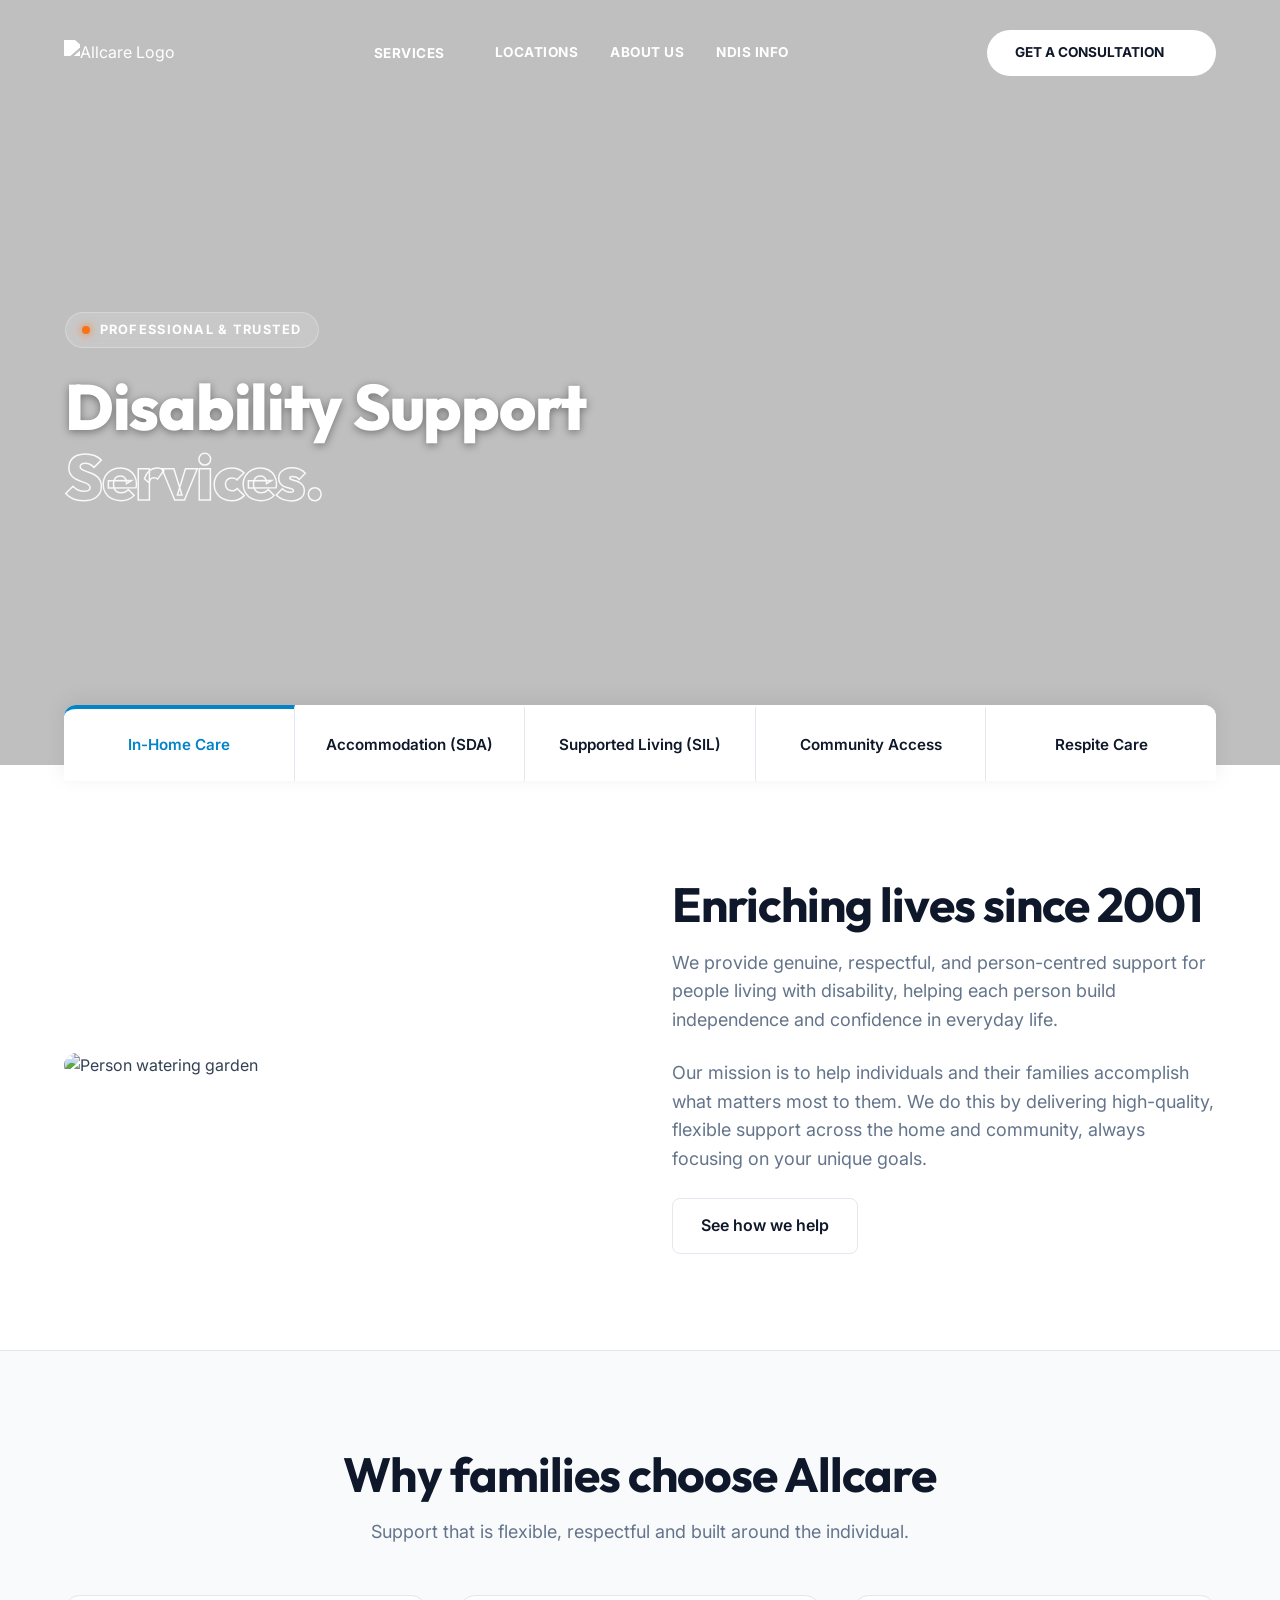
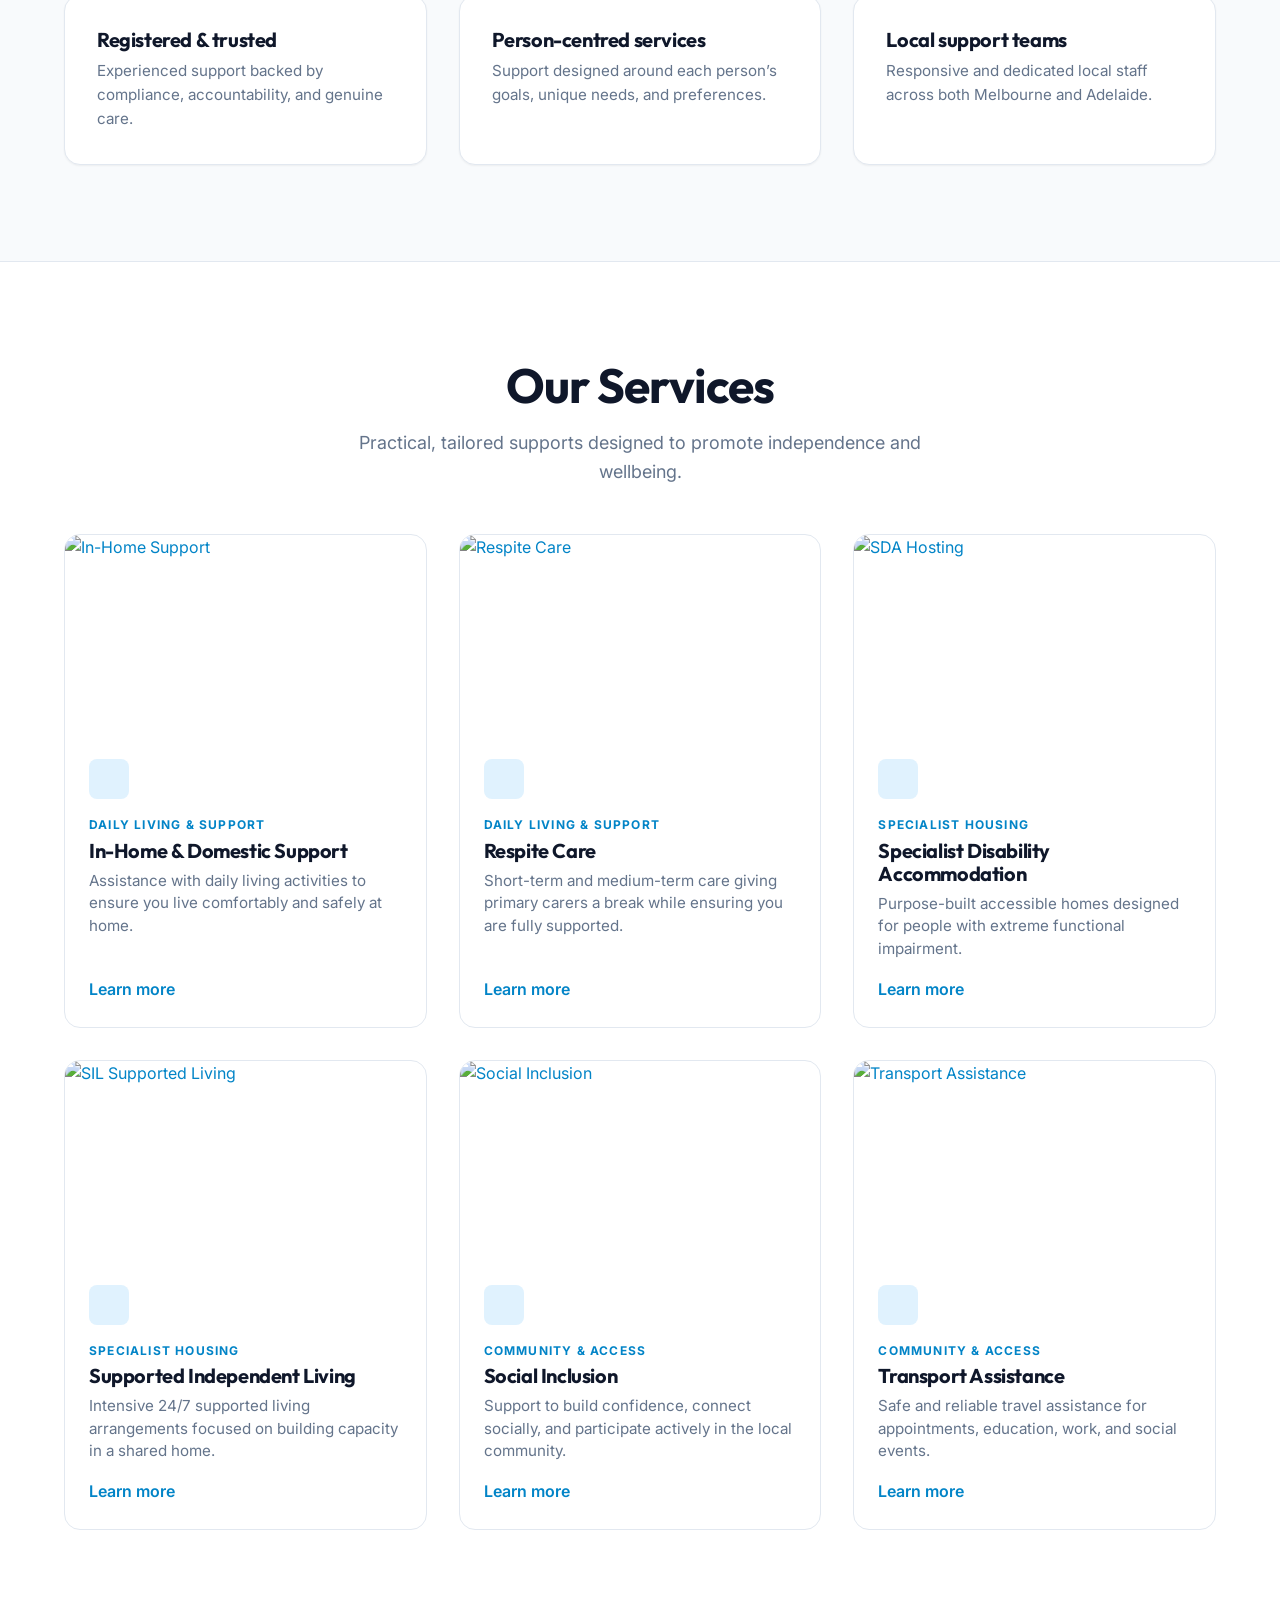
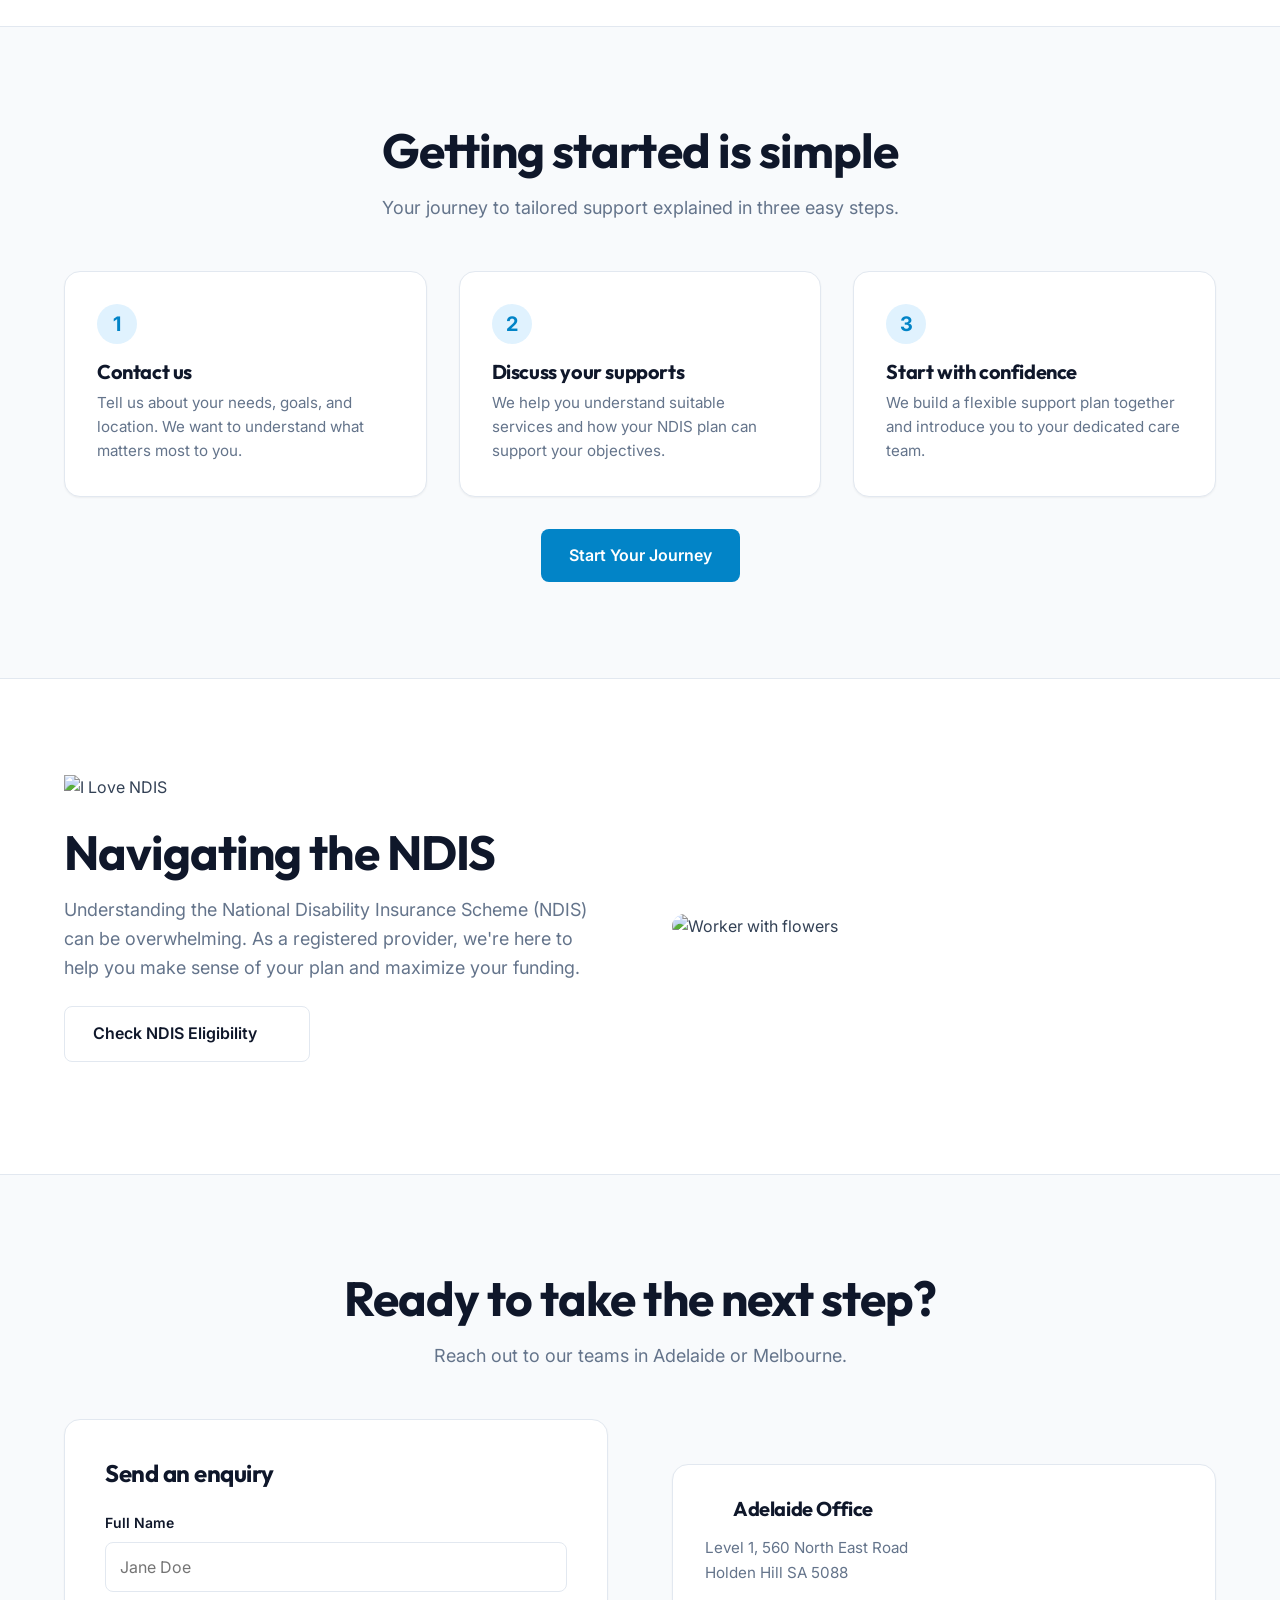
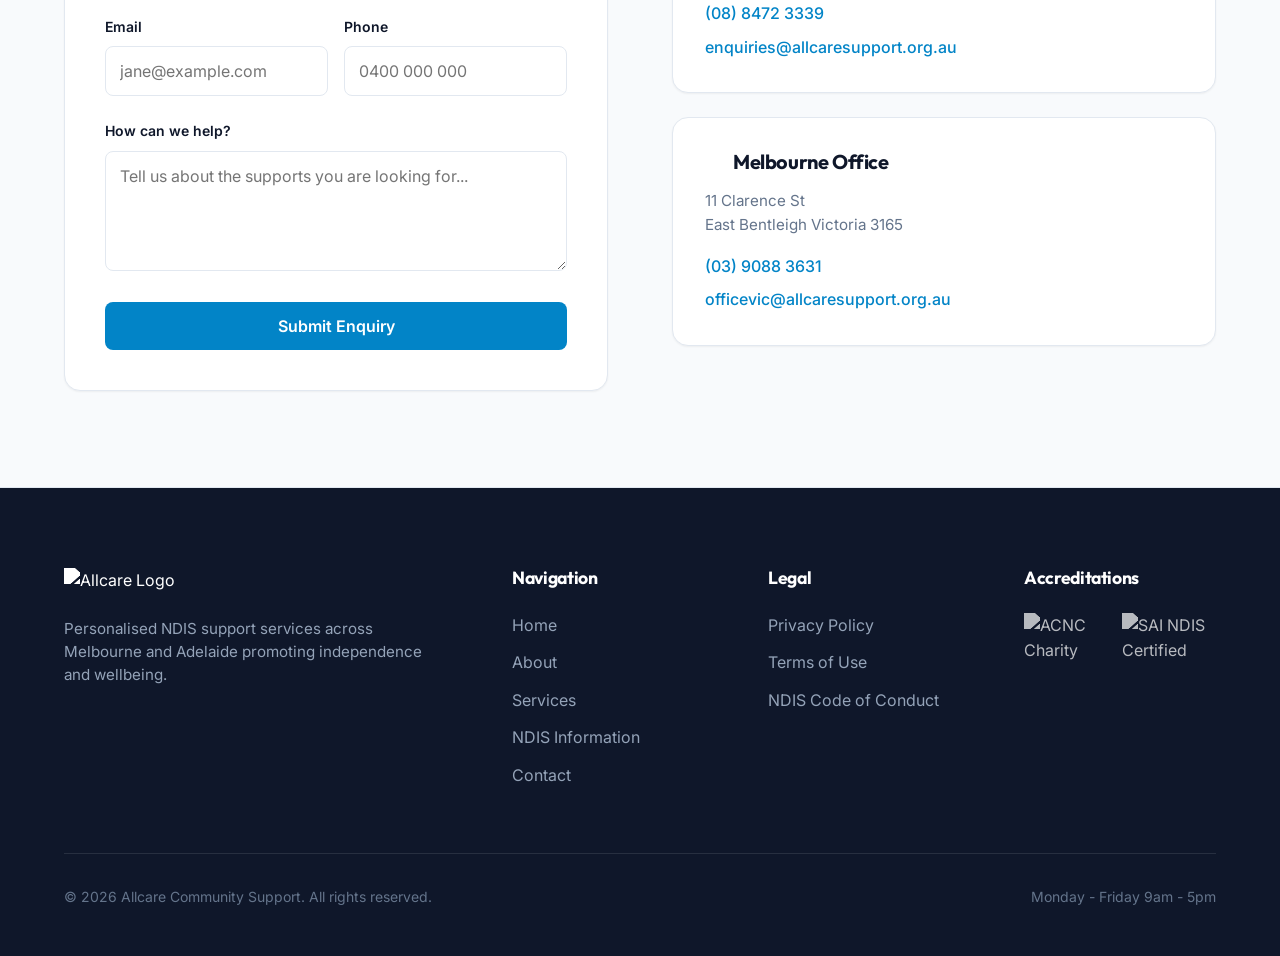
==== index.html @ bfb8a024 "Initial commit for Allcare redesign" ====
<!DOCTYPE html>
<html lang="en">
<head>
    <meta charset="UTF-8">
    <meta name="viewport" content="width=device-width, initial-scale=1.0">
    <title>Allcare Community Support | Personalised NDIS Services</title>
    <meta name="description" content="Allcare Community Support provides personalised NDIS support services across Melbourne and Adelaide, including in-home support, respite, SIL, SDA, transport and community access.">
    
    <!-- Fonts -->
    <link rel="preconnect" href="https://fonts.googleapis.com">
    <link rel="preconnect" href="https://fonts.gstatic.com" crossorigin>
    <link href="https://fonts.googleapis.com/css2?family=Inter:wght@400;500;600&family=Outfit:wght@500;600;700;800&display=swap" rel="stylesheet">
    
    <!-- Icons -->
    <script defer src="https://unpkg.com/lucide@latest"></script>

    <!-- Styles -->
    <link rel="stylesheet" href="css/theme.css">
    <link rel="stylesheet" href="css/layout.css">
    <link rel="stylesheet" href="css/components.css">
    <link rel="stylesheet" href="css/animations.css">
</head>
<body>

    <!-- Main Navigation -->
    <nav class="navbar" id="navbar">
        <div class="container nav-container">
            <a href="#home" class="logo" aria-label="Allcare Home">
                <img src="https://www.allcaresupport.org.au/_next/static/media/all-care-logo.a173fae4.svg" alt="Allcare Logo">
            </a>
            
            <div class="nav-links">
                <div class="nav-item">
                    <a href="#services" class="nav-link">SERVICES <i data-lucide="chevron-down" style="width:14px; margin-left:4px;"></i></a>
                    <div class="nav-dropdown">
                        <a href="in-home-support.html">In-Home & Domestic Support</a>
                        <a href="respite-care.html">Respite Care</a>
                        <a href="sda.html">Specialist Disability Accommodation (SDA)</a>
                        <a href="sil.html">Supported Independent Living (SIL)</a>
                        <a href="social-inclusion.html">Social Inclusion</a>
                        <a href="transport.html">Transport Assistance</a>
                    </div>
                </div>
                <a href="#contact" class="nav-link">LOCATIONS</a>
                <a href="#about" class="nav-link">ABOUT US</a>
                <a href="#ndis" class="nav-link">NDIS INFO</a>
            </div>
            
            <div class="nav-actions">
                <a href="#contact" class="btn btn-primary">GET A CONSULTATION <i data-lucide="arrow-right" style="width:16px;"></i></a>
            </div>

            <button class="mobile-menu-toggle" id="mobile-toggle" aria-label="Toggle menu">
                <i data-lucide="menu"></i>
            </button>
        </div>

        <!-- Mobile Menu -->
        <div class="mobile-menu" id="mobile-menu">
            <a href="#services" class="nav-link">SERVICES</a>
            <a href="#contact" class="nav-link">LOCATIONS</a>
            <a href="#about" class="nav-link">ABOUT US</a>
            <a href="#ndis" class="nav-link">NDIS INFO</a>
            <a href="#contact" class="btn btn-primary">GET A CONSULTATION</a>
        </div>
    </nav>

    <!-- Hero Section -->
    <section id="home" class="hero" style="background-image: url('https://www.allcaresupport.org.au/_next/image?url=%2F_next%2Fstatic%2Fmedia%2Fhome-vision.0ec2bbb9.jpg&w=1920&q=75');">
        <div class="hero-overlay"></div>
        <div class="container hero-content-container reveal-up">
            <div class="hero-text-block hero-interactive-block" style="max-width: 700px;">
                <!-- Glassmorphic Status Pill -->
                <div style="display:inline-flex; align-items:center; gap:0.6rem; background:rgba(255,255,255,0.15); backdrop-filter:blur(10px); -webkit-backdrop-filter:blur(10px); padding:0.4rem 1rem; border-radius:100px; margin-bottom:1.5rem; border:1px solid rgba(255,255,255,0.25);">
                    <div style="width:8px; height:8px; background:#f97316; border-radius:50%; box-shadow:0 0 10px #f97316;"></div>
                    <span style="font-size:0.8rem; font-weight:700; letter-spacing:0.1em; color:white; text-transform:uppercase;">Professional & Trusted</span>
                </div>
                
                <!-- Modern Typographic H1 -->
                <h1 class="interactive-title">
                    Disability Support<br>
                    <span class="stroke-text">Services.</span>
                </h1>
                
                <div class="interactive-reveal">
                    <div class="interactive-reveal-inner">
                        <!-- Anchored Quote Description -->
                        <p class="interactive-desc">
                            The most reliable NDIS support to empower you and your loved ones.
                        </p>
                    </div>
                </div>
            </div>
        </div>
    </section>

    <!-- Hero Tabs -->
    <div class="hero-tabs-wrap reveal-up">
        <div class="container">
            <div class="hero-tabs">
                <a href="in-home-support.html" class="hero-tab-link active">In-Home Care</a>
                <a href="sda.html" class="hero-tab-link">Accommodation (SDA)</a>
                <a href="sil.html" class="hero-tab-link">Supported Living (SIL)</a>
                <a href="social-inclusion.html" class="hero-tab-link">Community Access</a>
                <a href="respite-care.html" class="hero-tab-link">Respite Care</a>
            </div>
        </div>
    </div>

    <!-- About Section -->
    <section id="about" class="section">
        <div class="container grid-2">
            <div class="image-wrapper reveal-right" style="border-radius:1rem;">
                <img src="https://www.allcaresupport.org.au/_next/image?url=%2F_next%2Fstatic%2Fmedia%2Fwatering-garden.3e407624.jpg&w=1920&q=75" alt="Person watering garden" class="img-cover" loading="lazy">
            </div>

            <div class="reveal-up dl-1">
                <h2 class="section-title">Enriching lives since 2001</h2>
                <p class="section-desc mb-6">
                    We provide genuine, respectful, and person-centred support for people living with disability, helping each person build independence and confidence in everyday life.
                </p>
                <p class="section-desc mb-6">
                    Our mission is to help individuals and their families accomplish what matters most to them. We do this by delivering high-quality, flexible support across the home and community, always focusing on your unique goals.
                </p>
                <a href="#services" class="btn btn-outline">See how we help</a>
            </div>
        </div>
    </section>

    <!-- Why Choose Us -->
    <section id="why-us" class="section bg-slate">
        <div class="container">
            <div class="section-header center reveal-up">
                <h2 class="section-title">Why families choose Allcare</h2>
                <p class="section-desc">Support that is flexible, respectful and built around the individual.</p>
            </div>

            <div class="grid-3 reveal-up dl-1">
                <div class="feature-card">
                    <i data-lucide="badge-check"></i>
                    <h3>Registered & trusted</h3>
                    <p>Experienced support backed by compliance, accountability, and genuine care.</p>
                </div>
                <div class="feature-card">
                    <i data-lucide="users-round"></i>
                    <h3>Person-centred services</h3>
                    <p>Support designed around each person’s goals, unique needs, and preferences.</p>
                </div>
                <div class="feature-card">
                    <i data-lucide="map-pinned"></i>
                    <h3>Local support teams</h3>
                    <p>Responsive and dedicated local staff across both Melbourne and Adelaide.</p>
                </div>
            </div>
        </div>
    </section>

    <!-- Services Section -->
    <section id="services" class="section">
        <div class="container">
            <div class="section-header center reveal-up">
                <h2 class="section-title">Our Services</h2>
                <p class="section-desc">Practical, tailored supports designed to promote independence and wellbeing.</p>
            </div>

            <div class="grid-services mt-8">
                <!-- Group: Daily Living -->
                <a href="in-home-support.html" class="service-card reveal-up">
                    <div class="service-card-img-wrap">
                        <img src="https://www.allcaresupport.org.au/_next/image?url=https%3A%2F%2Fcdn.sanity.io%2Fimages%2F6mvucgq6%2Fproduction%2F9fa5e60fd6ca42c1c4e9339abb1228ef7d0bce79-2500x2000.jpg&w=1080&q=75" alt="In-Home Support" loading="lazy">
                    </div>
                    <div class="service-card-content">
                        <div class="service-card-icon"><i data-lucide="home"></i></div>
                        <span style="color:var(--clr-primary-500); font-size:0.75rem; font-weight:700; text-transform:uppercase; letter-spacing:0.1em; display:block; margin-bottom:0.25rem;">Daily Living & Support</span>
                        <h3>In-Home & Domestic Support</h3>
                        <p>Assistance with daily living activities to ensure you live comfortably and safely at home.</p>
                        <span class="service-link" style="display:inline-flex; align-items:center; gap:0.25rem;">Learn more <i data-lucide="arrow-right" style="width:16px;"></i></span>
                    </div>
                </a>

                <a href="respite-care.html" class="service-card reveal-up dl-1">
                    <div class="service-card-img-wrap">
                        <img src="https://www.allcaresupport.org.au/_next/image?url=https%3A%2F%2Fcdn.sanity.io%2Fimages%2F6mvucgq6%2Fproduction%2Fb266aa1865a9ad795f01e80949540e2fab1bb157-2500x2000.jpg&w=1080&q=75" alt="Respite Care" loading="lazy">
                    </div>
                    <div class="service-card-content">
                        <div class="service-card-icon"><i data-lucide="sun"></i></div>
                        <span style="color:var(--clr-primary-500); font-size:0.75rem; font-weight:700; text-transform:uppercase; letter-spacing:0.1em; display:block; margin-bottom:0.25rem;">Daily Living & Support</span>
                        <h3>Respite Care</h3>
                        <p>Short-term and medium-term care giving primary carers a break while ensuring you are fully supported.</p>
                        <span class="service-link" style="display:inline-flex; align-items:center; gap:0.25rem;">Learn more <i data-lucide="arrow-right" style="width:16px;"></i></span>
                    </div>
                </a>

                <!-- Group: Accommodation -->
                <a href="sda.html" class="service-card reveal-up dl-2">
                    <div class="service-card-img-wrap">
                        <img src="https://www.allcaresupport.org.au/_next/image?url=https%3A%2F%2Fcdn.sanity.io%2Fimages%2F6mvucgq6%2Fproduction%2Fdc3e704042da980972c6bfd071a72cd32286d111-2500x2000.jpg&w=1080&q=75" alt="SDA Hosting" loading="lazy">
                    </div>
                    <div class="service-card-content">
                        <div class="service-card-icon"><i data-lucide="building"></i></div>
                        <span style="color:var(--clr-primary-500); font-size:0.75rem; font-weight:700; text-transform:uppercase; letter-spacing:0.1em; display:block; margin-bottom:0.25rem;">Specialist Housing</span>
                        <h3>Specialist Disability Accommodation</h3>
                        <p>Purpose-built accessible homes designed for people with extreme functional impairment.</p>
                        <span class="service-link" style="display:inline-flex; align-items:center; gap:0.25rem;">Learn more <i data-lucide="arrow-right" style="width:16px;"></i></span>
                    </div>
                </a>

                <a href="sil.html" class="service-card reveal-up">
                    <div class="service-card-img-wrap">
                        <img src="https://www.allcaresupport.org.au/_next/image?url=https%3A%2F%2Fcdn.sanity.io%2Fimages%2F6mvucgq6%2Fproduction%2F97d0a210c042c4d4c2c8eed7df2ae0b647cf52d9-2500x2000.jpg&w=1080&q=75" alt="SIL Supported Living" loading="lazy">
                    </div>
                    <div class="service-card-content">
                        <div class="service-card-icon"><i data-lucide="key"></i></div>
                        <span style="color:var(--clr-primary-500); font-size:0.75rem; font-weight:700; text-transform:uppercase; letter-spacing:0.1em; display:block; margin-bottom:0.25rem;">Specialist Housing</span>
                        <h3>Supported Independent Living</h3>
                        <p>Intensive 24/7 supported living arrangements focused on building capacity in a shared home.</p>
                        <span class="service-link" style="display:inline-flex; align-items:center; gap:0.25rem;">Learn more <i data-lucide="arrow-right" style="width:16px;"></i></span>
                    </div>
                </a>

                <!-- Group: Community -->
                <a href="social-inclusion.html" class="service-card reveal-up dl-1">
                    <div class="service-card-img-wrap">
                        <img src="https://www.allcaresupport.org.au/_next/image?url=https%3A%2F%2Fcdn.sanity.io%2Fimages%2F6mvucgq6%2Fproduction%2F0e63c664681ed22931e62183a7a68e757647be6c-2065x1313.jpg&w=1080&q=75" alt="Social Inclusion" loading="lazy">
                    </div>
                    <div class="service-card-content">
                        <div class="service-card-icon"><i data-lucide="users"></i></div>
                        <span style="color:var(--clr-primary-500); font-size:0.75rem; font-weight:700; text-transform:uppercase; letter-spacing:0.1em; display:block; margin-bottom:0.25rem;">Community & Access</span>
                        <h3>Social Inclusion</h3>
                        <p>Support to build confidence, connect socially, and participate actively in the local community.</p>
                        <span class="service-link" style="display:inline-flex; align-items:center; gap:0.25rem;">Learn more <i data-lucide="arrow-right" style="width:16px;"></i></span>
                    </div>
                </a>

                <a href="transport.html" class="service-card reveal-up dl-2">
                    <div class="service-card-img-wrap">
                        <img src="https://www.allcaresupport.org.au/_next/image?url=https%3A%2F%2Fcdn.sanity.io%2Fimages%2F6mvucgq6%2Fproduction%2F6b8fc378ba6f5110b5d51d0117dd8c62045afd89-2500x1667.jpg&w=1080&q=75" alt="Transport Assistance" loading="lazy">
                    </div>
                    <div class="service-card-content">
                        <div class="service-card-icon"><i data-lucide="car"></i></div>
                        <span style="color:var(--clr-primary-500); font-size:0.75rem; font-weight:700; text-transform:uppercase; letter-spacing:0.1em; display:block; margin-bottom:0.25rem;">Community & Access</span>
                        <h3>Transport Assistance</h3>
                        <p>Safe and reliable travel assistance for appointments, education, work, and social events.</p>
                        <span class="service-link" style="display:inline-flex; align-items:center; gap:0.25rem;">Learn more <i data-lucide="arrow-right" style="width:16px;"></i></span>
                    </div>
                </a>
            </div>
        </div>
    </section>

    <!-- How it Works -->
    <section class="section bg-slate">
        <div class="container">
            <div class="section-header center reveal-up">
                <h2 class="section-title">Getting started is simple</h2>
                <p class="section-desc">Your journey to tailored support explained in three easy steps.</p>
            </div>

            <div class="grid-3 reveal-up dl-1">
                <div class="step-card">
                    <span class="step-number">1</span>
                    <h3>Contact us</h3>
                    <p>Tell us about your needs, goals, and location. We want to understand what matters most to you.</p>
                </div>
                <div class="step-card">
                    <span class="step-number">2</span>
                    <h3>Discuss your supports</h3>
                    <p>We help you understand suitable services and how your NDIS plan can support your objectives.</p>
                </div>
                <div class="step-card">
                    <span class="step-number">3</span>
                    <h3>Start with confidence</h3>
                    <p>We build a flexible support plan together and introduce you to your dedicated care team.</p>
                </div>
            </div>
            <div class="text-center mt-6">
                 <a href="#contact" class="btn btn-primary" style="margin-top:2rem;">Start Your Journey</a>
            </div>
        </div>
    </section>

    <!-- NDIS Section -->
    <section id="ndis" class="section">
        <div class="container grid-2">
            <div class="reveal-right">
                <img src="https://www.allcaresupport.org.au/_next/static/media/i-love-ndis.157d2d32.svg" alt="I Love NDIS" style="height:60px; margin-bottom:1.5rem;">
                <h2 class="section-title">Navigating the NDIS</h2>
                <p class="section-desc mb-6">
                    Understanding the National Disability Insurance Scheme (NDIS) can be overwhelming. As a registered provider, we're here to help you make sense of your plan and maximize your funding.
                </p>
                <a href="https://www.ndis.gov.au/applying-access-ndis/am-i-eligible" target="_blank" rel="noopener noreferrer" class="btn btn-outline mb-4">Check NDIS Eligibility <i data-lucide="external-link" style="width:16px;"></i></a>
            </div>
            <div class="image-wrapper reveal-left dl-1" style="border-radius:1rem;">
                <img src="https://www.allcaresupport.org.au/_next/image?url=%2F_next%2Fstatic%2Fmedia%2Fworker-with-flowers.6b4658e9.jpg&w=1920&q=75" alt="Worker with flowers" class="img-cover" loading="lazy">
            </div>
        </div>
    </section>

    <!-- Contact & Locations -->
    <section id="contact" class="section bg-slate">
        <div class="container">
            <div class="section-header center reveal-up">
                <h2 class="section-title">Ready to take the next step?</h2>
                <p class="section-desc">Reach out to our teams in Adelaide or Melbourne.</p>
            </div>
            
            <div class="grid-2">
                <!-- Contact Form -->
                <div class="feature-card reveal-up dl-1" style="background:white; padding:2.5rem;">
                    <h3 style="font-size: 1.5rem; margin-bottom: 1.5rem;">Send an enquiry</h3>
                    
                    <div id="formSuccess" class="form-success">
                        Thank you! Your message has been sent. We will be in touch shortly.
                    </div>
                    
                    <form id="contactForm">
                        <div class="form-group">
                            <label for="name">Full Name</label>
                            <input id="name" type="text" class="form-control" placeholder="Jane Doe" required>
                        </div>
                        <div class="form-group" style="display:grid; grid-template-columns:1fr 1fr; gap:1rem;">
                            <div>
                                <label for="email">Email</label>
                                <input id="email" type="email" class="form-control" placeholder="jane@example.com" required>
                            </div>
                            <div>
                                <label for="phone">Phone</label>
                                <input id="phone" type="tel" class="form-control" placeholder="0400 000 000">
                            </div>
                        </div>
                        <div class="form-group">
                            <label for="message">How can we help?</label>
                            <textarea id="message" class="form-control" placeholder="Tell us about the supports you are looking for..." required></textarea>
                        </div>
                        <button type="submit" class="btn btn-primary" style="width:100%;">Submit Enquiry</button>
                    </form>
                </div>

                <!-- Locations -->
                <div class="reveal-up dl-2">
                    <div class="feature-card mb-6">
                        <h3 style="display:flex; align-items:center; gap:0.5rem; font-size:1.25rem; margin-bottom:1rem;"><i data-lucide="map-pin" style="width:20px; height:20px; color:var(--clr-primary-500); margin:0;"></i> Adelaide Office</h3>
                        <p style="margin-bottom:1rem;">Level 1, 560 North East Road<br>Holden Hill SA 5088</p>
                        <div style="display:flex; flex-direction:column; gap:0.5rem;">
                            <a href="tel:0884723339" style="font-weight:500;">(08) 8472 3339</a>
                            <a href="mailto:enquiries@allcaresupport.org.au" style="font-weight:500;">enquiries@allcaresupport.org.au</a>
                        </div>
                    </div>
                    
                    <div class="feature-card">
                        <h3 style="display:flex; align-items:center; gap:0.5rem; font-size:1.25rem; margin-bottom:1rem;"><i data-lucide="map-pin" style="width:20px; height:20px; color:var(--clr-primary-500); margin:0;"></i> Melbourne Office</h3>
                        <p style="margin-bottom:1rem;">11 Clarence St<br>East Bentleigh Victoria 3165</p>
                        <div style="display:flex; flex-direction:column; gap:0.5rem;">
                            <a href="tel:0390883631" style="font-weight:500;">(03) 9088 3631</a>
                            <a href="mailto:officevic@allcaresupport.org.au" style="font-weight:500;">officevic@allcaresupport.org.au</a>
                        </div>
                    </div>
                </div>
            </div>
        </div>
    </section>

    <!-- Footer -->
    <footer class="footer">
        <div class="container">
            <div class="footer-grid">
                <div>
                    <img src="https://www.allcaresupport.org.au/_next/static/media/all-care-logo.a173fae4.svg" alt="Allcare Logo" class="footer-logo">
                    <p style="color:#94a3b8; font-size:0.95rem; line-height:1.5;">Personalised NDIS support services across Melbourne and Adelaide promoting independence and wellbeing.</p>
                </div>
                
                <div class="footer-links">
                    <h4>Navigation</h4>
                    <ul>
                        <li><a href="#home">Home</a></li>
                        <li><a href="#about">About</a></li>
                        <li><a href="#services">Services</a></li>
                        <li><a href="#ndis">NDIS Information</a></li>
                        <li><a href="#contact">Contact</a></li>
                    </ul>
                </div>

                <div class="footer-links">
                    <h4>Legal</h4>
                    <ul>
                        <li><a href="#">Privacy Policy</a></li>
                        <li><a href="#">Terms of Use</a></li>
                        <li><a href="#">NDIS Code of Conduct</a></li>
                    </ul>
                </div>

                <div>
                    <h4 style="color:white; margin-bottom:1.5rem; font-size:1.1rem;">Accreditations</h4>
                    <div class="certification-logos">
                        <img src="https://www.allcaresupport.org.au/_next/image?url=%2F_next%2Fstatic%2Fmedia%2Facnc-registered-charity.e82baa37.png&w=1920&q=75" alt="ACNC Charity" loading="lazy">
                        <img src="https://www.allcaresupport.org.au/_next/image?url=%2F_next%2Fstatic%2Fmedia%2Fsai-ndis-certified-system.cf2b6794.png&w=640&q=75" alt="SAI NDIS Certified" loading="lazy">
                    </div>
                </div>
            </div>
            
            <div class="footer-bottom">
                <p>&copy; 2026 Allcare Community Support. All rights reserved.</p>
                <span>Monday - Friday 9am - 5pm</span>
            </div>
        </div>
    </footer>

    <!-- Scripts -->
    <script>
        // Form Submission Handler
        const contactForm = document.getElementById('contactForm');
        const formSuccess = document.getElementById('formSuccess');

        if(contactForm) {
            contactForm.addEventListener('submit', async (e) => {
                e.preventDefault();
                const btn = contactForm.querySelector('button[type="submit"]');
                const originalText = btn.textContent;
                
                // Simulate network request
                btn.textContent = 'Sending...';
                btn.disabled = true;
                
                setTimeout(() => {
                    formSuccess.style.display = 'block';
                    contactForm.reset();
                    btn.textContent = originalText;
                    btn.disabled = false;
                    
                    // Hide success message after 5 seconds
                    setTimeout(() => {
                        formSuccess.style.display = 'none';
                    }, 5000);
                }, 1000);
            });
        }

        // Mobile Menu Toggle
        const toggleBtn = document.getElementById('mobile-toggle');
        const mobileMenu = document.getElementById('mobile-menu');
        
        if(toggleBtn && mobileMenu) {
            toggleBtn.addEventListener('click', () => {
                mobileMenu.classList.toggle('active');
            });
            
            // Close menu on link click
            const mobileLinks = mobileMenu.querySelectorAll('a');
            mobileLinks.forEach(link => {
                link.addEventListener('click', () => {
                    mobileMenu.classList.remove('active');
                });
            });
        }

        // Scroll animations
        document.addEventListener('DOMContentLoaded', () => {
            if(window.lucide) {
                lucide.createIcons();
            }

            const observer = new IntersectionObserver((entries) => {
                entries.forEach(entry => {
                    if (entry.isIntersecting) {
                        entry.target.classList.add('active');
                    }
                });
            }, {root: null, rootMargin: '0px', threshold: 0.1});
            
            document.querySelectorAll('.reveal-up, .reveal-left, .reveal-right').forEach(el => observer.observe(el));
        });
    </script>
</body>
</html>
---- css/theme.css ----
:root {
    /* Color Palette - Clean Tech Health Start-up */
    --clr-bg: #ffffff;
    --clr-surface: #ffffff;
    --clr-surface-glass: rgba(255, 255, 255, 0.9);
    
    /* Primary (Deep Navy & Accent Blue) */
    --clr-primary-900: #0f172a; /* Deep slate/navy */
    --clr-primary-700: #1e293b;
    --clr-primary-500: #0284c7; /* Calm tech blue/teal accent */
    --clr-primary-300: #38bdf8;
    --clr-primary-100: #e0f2fe;
    
    /* Accents */
    --clr-accent-600: #0ea5e9;
    --clr-accent-100: #f0f9ff;

    /* Text */
    --clr-text-main: #334155; 
    --clr-text-muted: #64748b; 
    --clr-text-light: #f8fafc;

    /* Semantic */
    --clr-border: #e2e8f0;
    
    /* Typography */
    --font-heading: 'Outfit', sans-serif;
    --font-body: 'Inter', sans-serif;
    
    /* Shadows & Transitions */
    --shadow-sm: 0 1px 2px 0 rgba(0, 0, 0, 0.05);
    --shadow-md: 0 4px 6px -1px rgba(0, 0, 0, 0.05);
    --shadow-lg: 0 10px 15px -3px rgba(0, 0, 0, 0.05);
    --shadow-xl: 0 20px 25px -5px rgba(0, 0, 0, 0.05);
    
    --transition-fast: 0.2s cubic-bezier(0.4, 0, 0.2, 1);
    --transition-base: 0.3s cubic-bezier(0.4, 0, 0.2, 1);
    
    /* Radii */
    --radius-sm: 8px;
    --radius-md: 12px;
    --radius-lg: 16px;
    --radius-xl: 24px;
    --radius-full: 9999px;
}

* {
    box-sizing: border-box;
    margin: 0;
    padding: 0;
}

html {
    scroll-behavior: smooth;
    font-size: 16px;
}

body {
    font-family: var(--font-body);
    background-color: var(--clr-bg);
    color: var(--clr-text-main);
    line-height: 1.6;
    overflow-x: hidden;
    -webkit-font-smoothing: antialiased;
}

/* Base Accessibility / Focus */
a:focus-visible,
button:focus-visible,
input:focus-visible,
textarea:focus-visible {
    outline: 3px solid var(--clr-primary-500);
    outline-offset: 3px;
}

h1, h2, h3, h4, h5, h6 {
    font-family: var(--font-heading);
    font-weight: 700;
    line-height: 1.15;
    color: var(--clr-primary-900);
    letter-spacing: -0.02em;
}

a {
    color: var(--clr-primary-500);
    text-decoration: none;
    transition: color var(--transition-fast);
}

a:hover {
    color: var(--clr-primary-700);
}

/* Layout Utilities */
.container {
    width: 100%;
    max-width: 1200px;
    margin: 0 auto;
    padding: 0 1.5rem;
}

.section {
    padding: 6rem 0;
    position: relative;
}

.section-header {
    max-width: 600px;
    margin-bottom: 3rem;
}

.section-header.center {
    margin: 0 auto 3rem;
    text-align: center;
}

.section-title {
    font-size: clamp(2rem, 4vw, 3rem);
    margin-bottom: 1rem;
    color: var(--clr-primary-900);
}

.section-subtitle {
    font-size: clamp(1.5rem, 3vw, 2rem);
    margin-bottom: 1.5rem;
}

.accent-title {
    color: var(--clr-primary-500);
}

.section-desc {
    font-size: 1.125rem;
    color: var(--clr-text-muted);
}

.mb-8 { margin-bottom: 2rem; }
.mb-6 { margin-bottom: 1.5rem; }
.mb-4 { margin-bottom: 1rem; }
.text-center { text-align: center; }
---- css/layout.css ----
/* Navigation */
.navbar {
    position: fixed;
    top: 0; left: 0; right: 0;
    z-index: 1000;
    padding: 1.5rem 0;
    background: transparent;
    transition: all var(--transition-base);
}

.navbar.scrolled {
    background: white;
    box-shadow: var(--shadow-sm);
    padding: 1rem 0;
}

.nav-container {
    display: flex;
    justify-content: space-between;
    align-items: center;
}

.logo img {
    height: 40px;
    width: auto;
    filter: brightness(0) invert(1);
    transition: filter var(--transition-base);
}

.navbar.scrolled .logo img {
    filter: none;
}

.nav-links {
    display: flex;
    gap: 2rem;
    align-items: center;
}

.nav-link {
    font-weight: 700;
    color: white;
    font-size: 0.85rem;
    text-transform: uppercase;
    letter-spacing: 0.5px;
    transition: color 0.2s;
    display: inline-flex;
    align-items: center;
}

.navbar.scrolled .nav-link {
    color: var(--clr-primary-900);
}

.nav-link:hover {
    color: var(--clr-primary-300);
}

.navbar.scrolled .nav-link:hover {
    color: var(--clr-primary-500);
}

/* Nav Dropdown styling */
.nav-item {
    position: relative;
    padding: 1rem 0;
}

.nav-dropdown {
    position: absolute;
    top: 100%;
    left: -1rem;
    min-width: 260px;
    background: white;
    box-shadow: 0 10px 25px rgba(0,0,0,0.1);
    border-radius: var(--radius-md);
    padding: 1rem 0;
    opacity: 0;
    visibility: hidden;
    transform: translateY(10px);
    transition: all 0.2s ease;
    z-index: 1000;
}

.nav-item:hover .nav-dropdown {
    opacity: 1;
    visibility: visible;
    transform: translateY(0);
}

.nav-dropdown a {
    display: flex;
    align-items: center;
    padding: 0.75rem 1.5rem;
    color: var(--clr-primary-900);
    font-size: 0.9rem;
    font-weight: 500;
    transition: background 0.2s, color 0.2s;
    text-transform: none; /* Sub-links look better cleanly capitalized, not shouted */
}

.nav-dropdown a:hover {
    background: #f8fafc;
    color: var(--clr-primary-500);
}

.nav-actions .btn {
    background: white;
    color: var(--clr-primary-900);
    border-radius: 999px;
    font-weight: 700;
    font-size: 0.85rem;
    text-transform: uppercase;
    padding: 0.75rem 1.75rem;
}
.navbar.scrolled .nav-actions .btn {
    background: var(--clr-primary-500);
    color: white;
}

/* Mobile Menu */
.mobile-menu-toggle {
    display: none;
    background: transparent;
    border: none;
    color: white;
    cursor: pointer;
}
.navbar.scrolled .mobile-menu-toggle {
    color: var(--clr-primary-900);
}

.mobile-menu {
    display: none;
    position: fixed;
    top: 72px; left: 0; right: 0; background: white;
    padding: 2rem 1.5rem;
    box-shadow: var(--shadow-md);
    flex-direction: column;
    gap: 1.5rem;
    z-index: 999;
    border-top: 1px solid var(--clr-border);
}

.mobile-menu.active {
    display: flex;
}

.mobile-menu .nav-link {
    color: var(--clr-primary-900);
}

/* Grids */
.grid-2 {
    display: grid;
    grid-template-columns: 1fr 1fr;
    gap: 4rem;
    align-items: center;
}

.grid-3 {
    display: grid;
    grid-template-columns: repeat(3, 1fr);
    gap: 2rem;
}

.grid-services {
    display: grid;
    grid-template-columns: repeat(auto-fill, minmax(320px, 1fr));
    gap: 2rem;
}

/* Hero Section Image Background Style */
.hero {
    position: relative;
    padding: 220px 0 160px; 
    background-size: cover;
    background-position: center;
    background-repeat: no-repeat;
    min-height: 85vh;
    display: flex;
    align-items: center;
}
.hero-subpage {
    min-height: 45vh;
    padding: 160px 0 80px;
}
.hero-overlay {
    position: absolute;
    inset: 0;
    background: rgba(0,0,0,0.25); /* Just a very subtle dark wash to ensure text contrast */
    z-index: 1;
}
.hero-overlay.center {
    background: rgba(0,0,0,0.35); /* Slightly darker for centered text */
}
.hero-content-container {
    position: relative;
    z-index: 2;
    width: 100%;
}
.hero-content-container.center {
    text-align: center;
    display: flex;
    flex-direction: column;
    align-items: center;
}
.hero-text-block {
    max-width: 650px;
    color: white;
}

/* Hover-Reveal Creative Block */
.hero-interactive-block {
    max-width: 650px;
    padding: 2.5rem;
    margin-left: -2.5rem; /* Pull back to align left text perfectly with container */
    border-radius: var(--radius-lg);
    transition: all 0.6s cubic-bezier(0.4, 0, 0.2, 1);
    border: 1px solid transparent;
}

.interactive-title {
    font-size: clamp(2.5rem, 5vw, 4rem); /* Reduced size */
    font-weight: 800;
    line-height: 1.1;
    letter-spacing: -0.02em;
    color: white;
    text-shadow: 0 2px 8px rgba(0,0,0,0.4);
    transition: margin-bottom 0.5s ease;
}

.stroke-text {
    color: transparent;
    -webkit-text-stroke: 1.5px rgba(255,255,255,0.9);
    text-shadow: none;
}

.interactive-desc {
    font-size: 1.15rem;
    font-weight: 500;
    color: rgba(255,255,255,0.95);
    margin-bottom: 2rem;
    border-left: 3px solid #f97316;
    padding-left: 1.25rem;
    text-shadow: 0 2px 4px rgba(0,0,0,0.5);
}

.interactive-reveal {
    opacity: 1; /* Default mobile safe state */
}

@media (hover: hover) and (pointer: fine) {
    .interactive-title {
        margin-bottom: 0;
    }
    
    .hero-interactive-block:hover {
        background: rgba(10, 23, 51, 0.45);
        backdrop-filter: blur(16px);
        -webkit-backdrop-filter: blur(16px);
        border-color: rgba(255, 255, 255, 0.15);
        box-shadow: 0 30px 60px -15px rgba(0, 0, 0, 0.6);
        transform: translateY(-4px);
    }
    
    .hero-interactive-block:hover .interactive-title {
        margin-bottom: 2rem;
    }

    .interactive-reveal {
        display: grid;
        grid-template-rows: 0fr;
        opacity: 0;
        transform: translateY(15px);
        pointer-events: none;
        transition: all 0.6s cubic-bezier(0.4, 0, 0.2, 1);
    }

    .hero-interactive-block:hover .interactive-reveal {
        grid-template-rows: 1fr;
        opacity: 1;
        transform: translateY(0);
        pointer-events: auto;
    }

    .interactive-reveal-inner {
        overflow: hidden;
    }
}

/* Hero Form */
.hero-search-form {
    display: flex;
    background: white;
    padding: 0.5rem;
    border-radius: 999px;
    box-shadow: 0 10px 25px rgba(0,0,0,0.1);
    max-width: 600px;
}
.hero-input {
    flex: 1;
    border: none;
    padding: 0 1.5rem;
    font-size: 1rem;
    border-radius: 999px 0 0 999px;
    outline: none;
    background: transparent;
    color: var(--clr-primary-900);
}
.hero-submit-btn {
    background: #4f46e5;
    color: white;
    border: none;
    padding: 0.875rem 2rem;
    border-radius: 999px;
    font-weight: 700;
    font-size: 0.9rem;
    cursor: pointer;
    display: flex;
    align-items: center;
    gap: 0.5rem;
    transition: background 0.2s;
}
.hero-submit-btn:hover {
    background: #4338ca;
}

/* Hero Tabs (Overlapping) */
.hero-tabs-wrap {
    position: relative;
    margin-top: -60px;
    z-index: 10;
}
.hero-tabs {
    display: flex;
    background: white;
    border-radius: 12px 12px 0 0;
    box-shadow: 0 -4px 20px rgba(0,0,0,0.08);
}
.hero-tab-link {
    flex: 1;
    text-align: center;
    padding: 1.5rem 1rem;
    color: var(--clr-primary-900);
    font-weight: 600;
    font-size: 0.95rem;
    border-right: 1px solid var(--clr-border);
    transition: all 0.2s;
    background: #ffffff;
    border-top: 4px solid transparent;
}
.hero-tab-link:first-child {
    border-radius: 12px 0 0 0;
}
.hero-tab-link:last-child {
    border-right: none;
    border-radius: 0 12px 0 0;
}
.hero-tab-link:hover {
    background: #f8fafc;
    color: var(--clr-primary-500);
}
.hero-tab-link.active {
    border-top-color: var(--clr-primary-500);
    color: var(--clr-primary-500);
}

.trust-strip {
    background-color: white;
    color: var(--clr-text-muted);
    padding: 2.5rem 0;
    border-bottom: 1px solid var(--clr-border);
}
.trust-strip-inner {
    display: flex;
    flex-wrap: wrap;
    justify-content: center;
    gap: 3rem;
    font-weight: 600;
    font-size: 0.95rem;
}

.trust-strip-inner span {
    display: flex;
    align-items: center;
    gap: 0.5rem;
}

.bg-slate {
    background-color: #f8fafc;
    border-top: 1px solid var(--clr-border);
    border-bottom: 1px solid var(--clr-border);
}

.footer {
    background: var(--clr-primary-900);
    color: white;
    padding: 5rem 0 3rem;
}

.footer-grid {
    display: grid;
    grid-template-columns: 2fr 1fr 1fr 1fr;
    gap: 4rem;
    margin-bottom: 4rem;
}

.footer-logo {
    height: 48px;
    filter: brightness(0) invert(1);
    margin-bottom: 1.5rem;
}

.footer-links h4 {
    color: white;
    margin-bottom: 1.5rem;
    font-size: 1.1rem;
}

.footer-links ul {
    list-style: none;
    display: flex; flex-direction: column; gap: 0.75rem;
}

.footer-links a {
    color: #94a3b8;
}

.footer-links a:hover {
    color: white;
}

.footer-bottom {
    border-top: 1px solid rgba(255,255,255,0.1);
    padding-top: 2rem;
    display: flex;
    justify-content: space-between;
    align-items: center;
    color: #64748b;
    font-size: 0.875rem;
}

.certification-logos {
    display: flex;
    gap: 1.5rem;
    align-items: center;
}

.certification-logos img {
    height: 48px;
    object-fit: contain;
    filter: grayscale(1) brightness(2);
    opacity: 0.7;
}

/* Media Queries */
@media (max-width: 992px) {
    .grid-2 { grid-template-columns: 1fr; gap: 3rem; }
    .nav-links, .nav-actions { display: none; }
    .mobile-menu-toggle { display: block; }
    .footer-grid { grid-template-columns: 1fr 1fr; }
    .hero { padding: 140px 0 100px; }
    .hero-title { font-size: 2.5rem; }
    .hero-tabs { flex-direction: column; border-radius: 12px; }
    .hero-tab-link { border-right: none; border-bottom: 1px solid var(--clr-border); border-top: none; border-left: 4px solid transparent; }
    .hero-tab-link.active { border-top: none; border-left-color: var(--clr-primary-500); }
    .hero-tab-link:first-child { border-radius: 12px 12px 0 0; }
    .hero-tab-link:last-child { border-bottom: none; border-radius: 0 0 12px 12px; }
}

@media (max-width: 768px) {
    .grid-3 { grid-template-columns: 1fr; }
    .footer-grid { grid-template-columns: 1fr; }
    .trust-strip-inner { gap: 1.5rem; flex-direction: column; align-items: center; text-align: center; }
}
---- css/components.css ----
/* Buttons */
.btn {
    display: inline-flex;
    align-items: center;
    justify-content: center;
    gap: 0.5rem;
    padding: 0.875rem 1.75rem;
    border-radius: var(--radius-sm);
    font-weight: 600;
    font-family: var(--font-body);
    font-size: 1rem;
    cursor: pointer;
    transition: all var(--transition-fast);
    border: none;
}

.btn-primary {
    background: var(--clr-primary-500);
    color: white;
}

.btn-primary:hover {
    background: var(--clr-primary-700);
    transform: translateY(-1px);
}

.btn-outline {
    background: white;
    color: var(--clr-primary-900);
    border: 1px solid var(--clr-border);
}

.btn-outline:hover {
    border-color: var(--clr-primary-900);
}

/* Service Cards */
.service-card {
    background: white;
    border: 1px solid var(--clr-border);
    border-radius: var(--radius-lg);
    overflow: hidden;
    text-decoration: none;
    display: flex;
    flex-direction: column;
    transition: box-shadow var(--transition-fast), transform var(--transition-fast);
}

.service-card:hover {
    transform: translateY(-4px);
    box-shadow: var(--shadow-lg);
}

.service-card-img-wrap {
    height: 200px;
    overflow: hidden;
}

.service-card-img-wrap img {
    width: 100%;
    height: 100%;
    object-fit: cover;
    transition: transform 0.5s ease;
}

.service-card:hover .service-card-img-wrap img {
    transform: scale(1.05);
}

.service-card-content {
    padding: 1.5rem;
    display: flex;
    flex-direction: column;
    flex: 1;
}

.service-card-icon {
    width: 40px; height: 40px;
    background: var(--clr-primary-100);
    color: var(--clr-primary-500);
    border-radius: var(--radius-sm);
    display: flex; align-items: center; justify-content: center;
    margin-bottom: 1rem;
}

.service-card h3 {
    color: var(--clr-primary-900);
    font-size: 1.25rem;
    margin-bottom: 0.5rem;
}

.service-card p {
    color: var(--clr-text-muted);
    font-size: 0.95rem;
    line-height: 1.5;
    flex: 1;
}

.service-link {
    display: inline-block;
    margin-top: 1rem;
    font-weight: 600;
    color: var(--clr-primary-500);
}

/* Feature & Step Cards */
.feature-card {
    background: white;
    padding: 2rem;
    border-radius: var(--radius-lg);
    border: 1px solid var(--clr-border);
    box-shadow: var(--shadow-sm);
}

.feature-card i {
    color: var(--clr-primary-500);
    width: 32px; height: 32px;
    margin-bottom: 1rem;
}

.feature-card h3 {
    font-size: 1.25rem;
    margin-bottom: 0.5rem;
}

.feature-card p {
    color: var(--clr-text-muted);
    font-size: 0.95rem;
}

.step-card {
    background: white;
    padding: 2rem;
    border-radius: var(--radius-lg);
    border: 1px solid var(--clr-border);
    position: relative;
    box-shadow: var(--shadow-sm);
}

.step-number {
    display: flex;
    align-items: center;
    justify-content: center;
    width: 40px; height: 40px;
    background: var(--clr-primary-100);
    color: var(--clr-primary-500);
    border-radius: var(--radius-full);
    font-weight: 700;
    font-size: 1.25rem;
    margin-bottom: 1rem;
}

.step-card h3 {
    font-size: 1.25rem;
    margin-bottom: 0.5rem;
}

.step-card p {
    color: var(--clr-text-muted);
    font-size: 0.95rem;
}

/* Base Image Wrapper */
.image-wrapper {
    position: relative;
    border-radius: var(--radius-lg);
    overflow: hidden;
}

.img-cover {
    width: 100%;
    height: 100%;
    object-fit: cover;
    display: block;
}

/* Forms */
.form-group {
    margin-bottom: 1.5rem;
}

.form-group label {
    display: block;
    font-size: 0.875rem;
    font-weight: 600;
    margin-bottom: 0.5rem;
    color: var(--clr-primary-900);
}

.form-control {
    width: 100%;
    padding: 0.875rem;
    border-radius: var(--radius-sm);
    border: 1px solid var(--clr-border);
    background: white;
    font-family: var(--font-body);
    font-size: 1rem;
    transition: all var(--transition-fast);
}

.form-control:focus {
    outline: none;
    border-color: var(--clr-primary-500);
    box-shadow: 0 0 0 3px var(--clr-primary-100);
}

textarea.form-control {
    min-height: 120px;
    resize: vertical;
}

.form-success {
    display: none;
    background: #dcfce7;
    color: #166534;
    padding: 1rem;
    border-radius: var(--radius-sm);
    margin-bottom: 1rem;
    font-weight: 500;
}
---- css/animations.css ----
/* Scroll Reveal Animations - Apple Style (smooth sweeping fade up) */

.reveal-up {
    opacity: 0;
    transform: translateY(40px);
    transition: opacity 0.8s cubic-bezier(0.16, 1, 0.3, 1), transform 0.8s cubic-bezier(0.16, 1, 0.3, 1);
}

.reveal-left {
    opacity: 0;
    transform: translateX(40px) scale(0.95);
    transition: opacity 1s cubic-bezier(0.16, 1, 0.3, 1), transform 1s cubic-bezier(0.16, 1, 0.3, 1);
}

.reveal-right {
    opacity: 0;
    transform: translateX(-40px) scale(0.95);
    transition: opacity 1s cubic-bezier(0.16, 1, 0.3, 1), transform 1s cubic-bezier(0.16, 1, 0.3, 1);
}

/* Active frames */
.reveal-up.active,
.reveal-left.active,
.reveal-right.active {
    opacity: 1;
    transform: translate(0) scale(1);
}

.dl-1 { transition-delay: 0.1s; }
.dl-2 { transition-delay: 0.2s; }
.dl-3 { transition-delay: 0.3s; }
.dl-4 { transition-delay: 0.4s; }

/* Subtle pulse for critical CTA buttons */
@keyframes pulse-ring {
    0% { box-shadow: 0 0 0 0 rgba(37, 99, 235, 0.4); }
    70% { box-shadow: 0 0 0 10px rgba(37, 99, 235, 0); }
    100% { box-shadow: 0 0 0 0 rgba(37, 99, 235, 0); }
}

.pulse-btn {
    animation: pulse-ring 2s infinite;
}
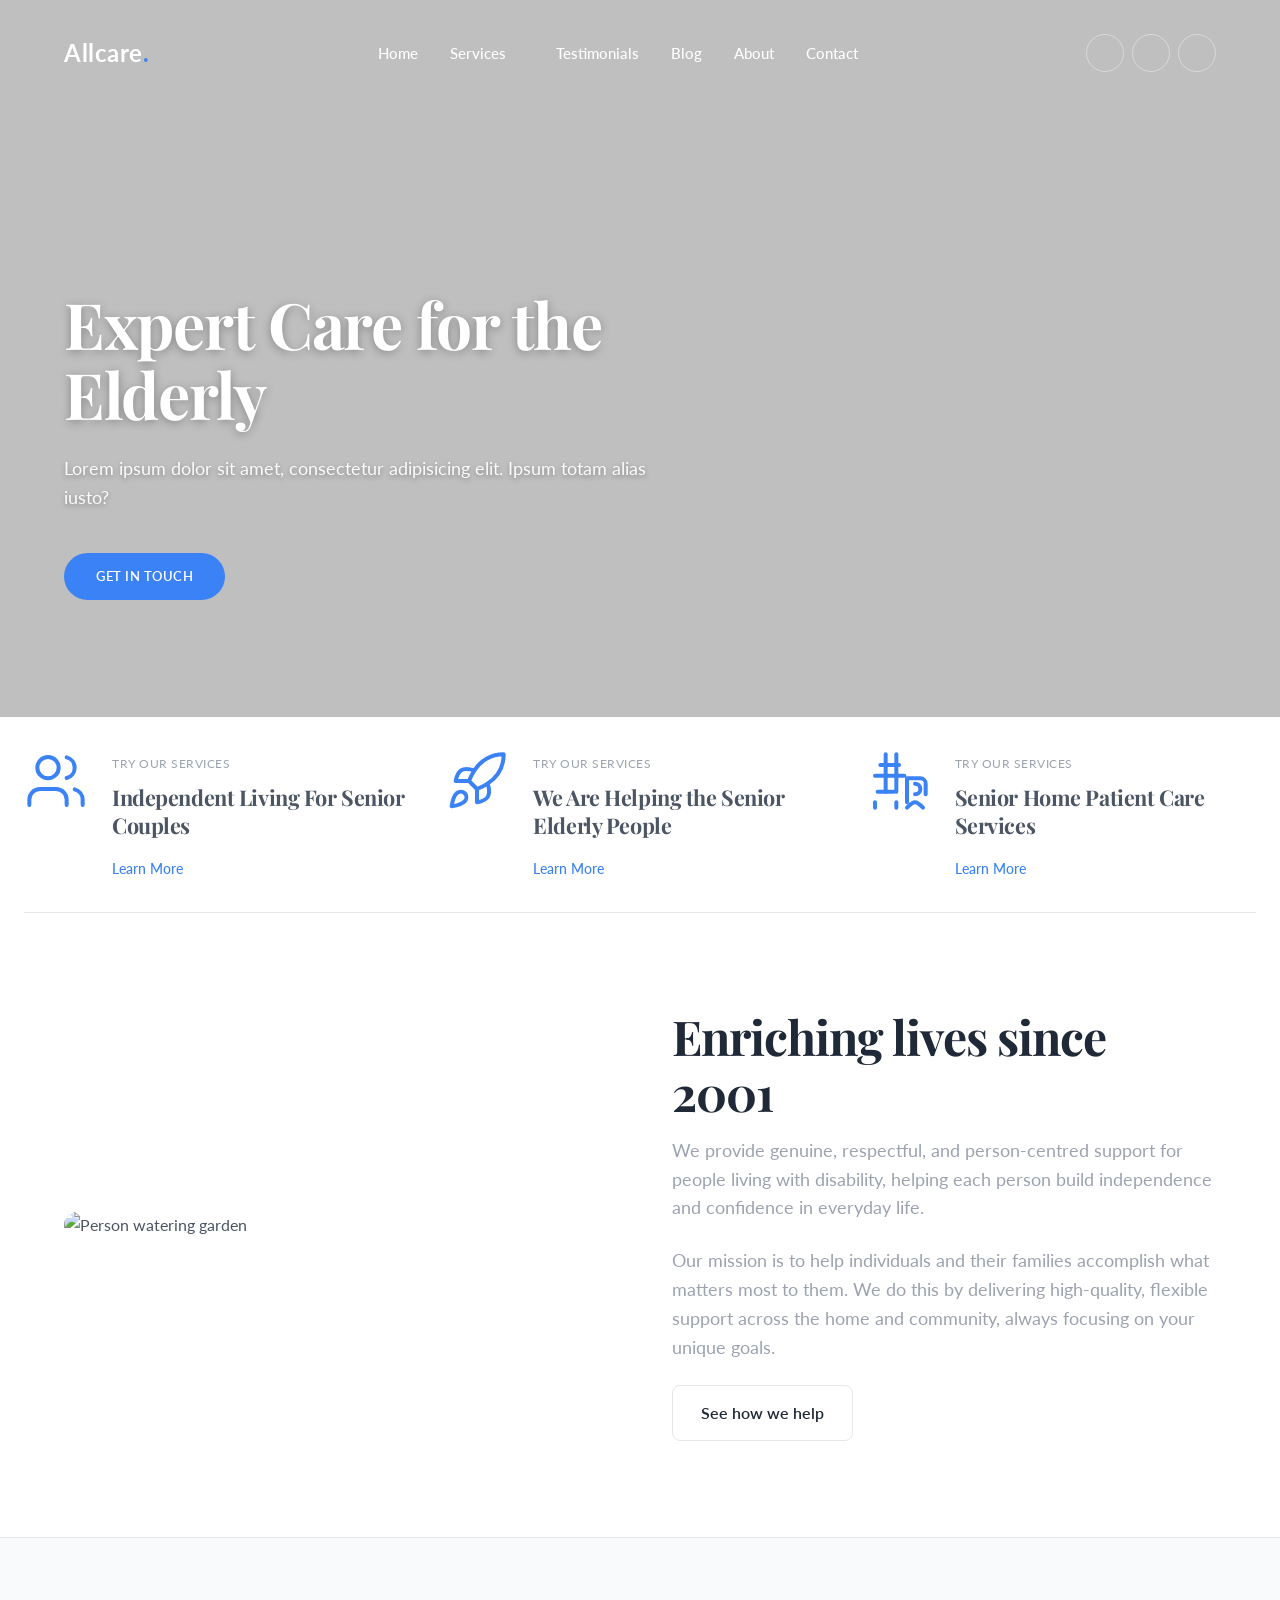
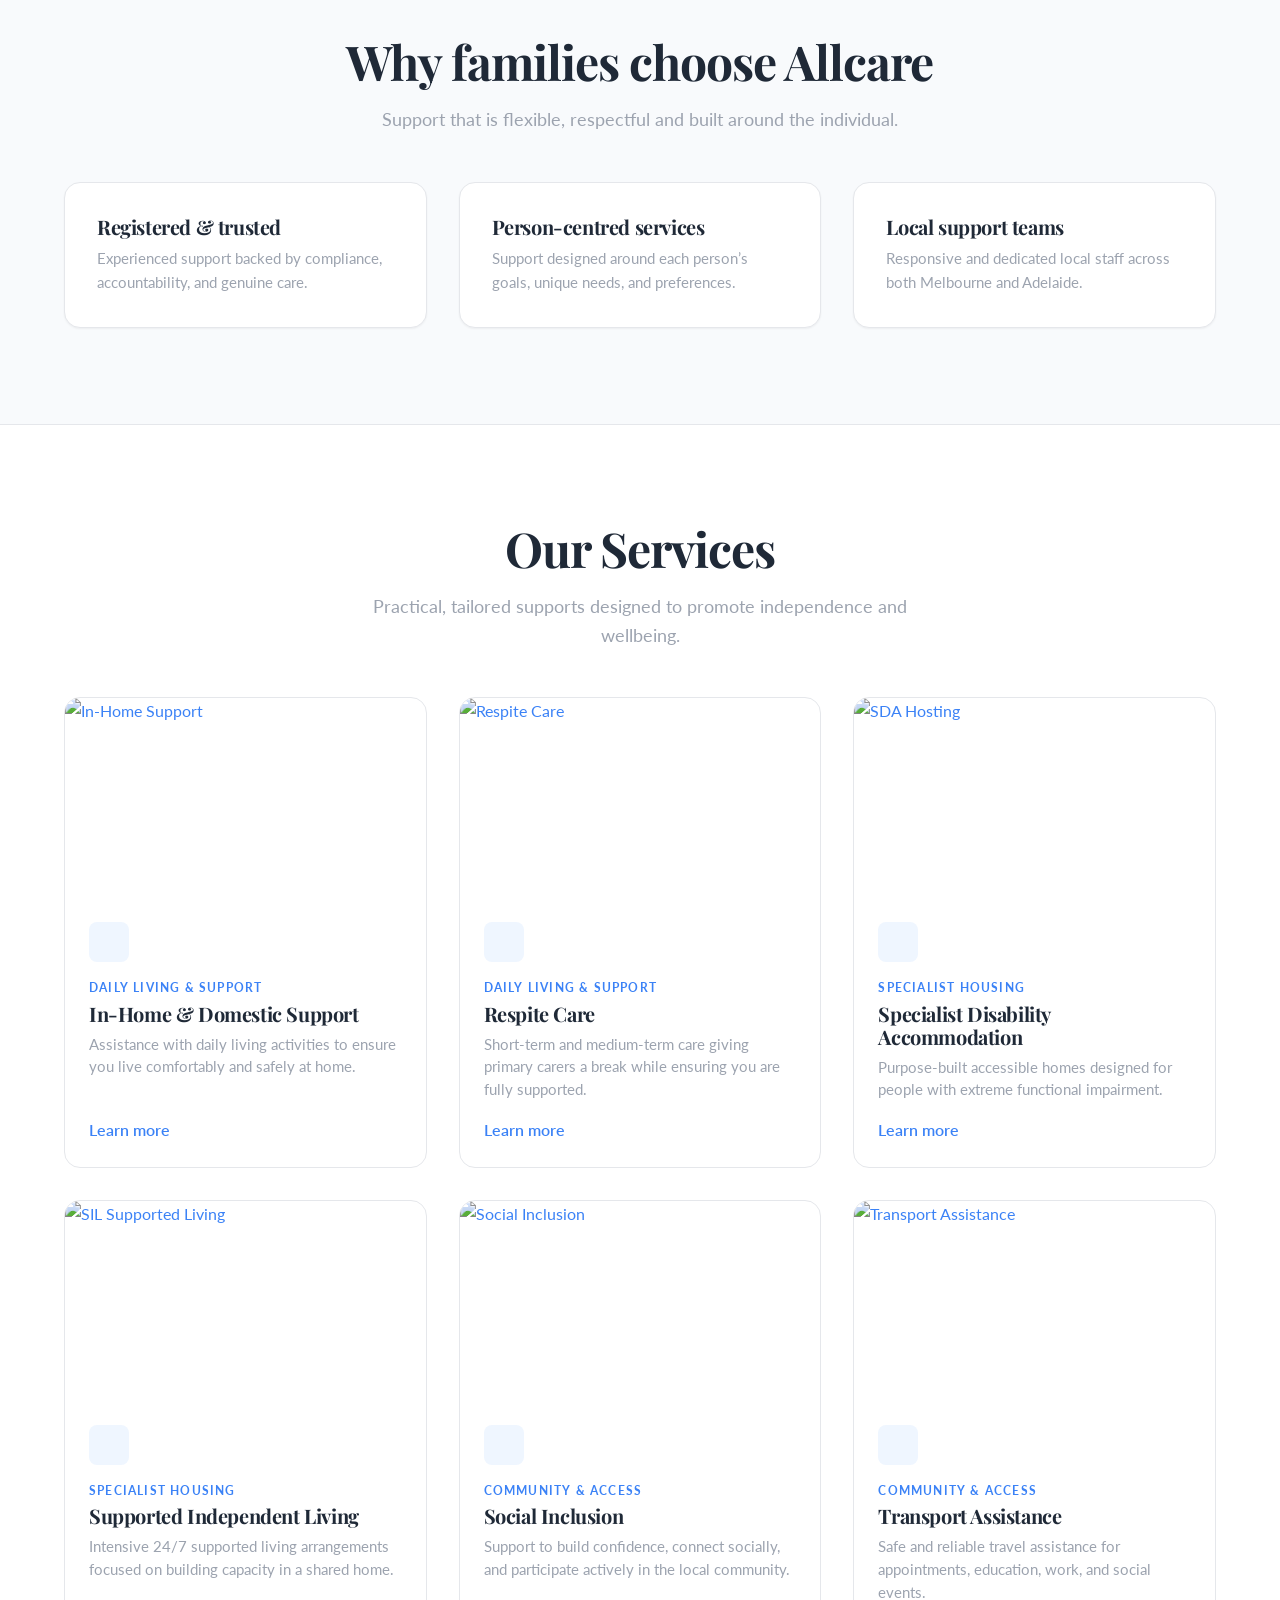
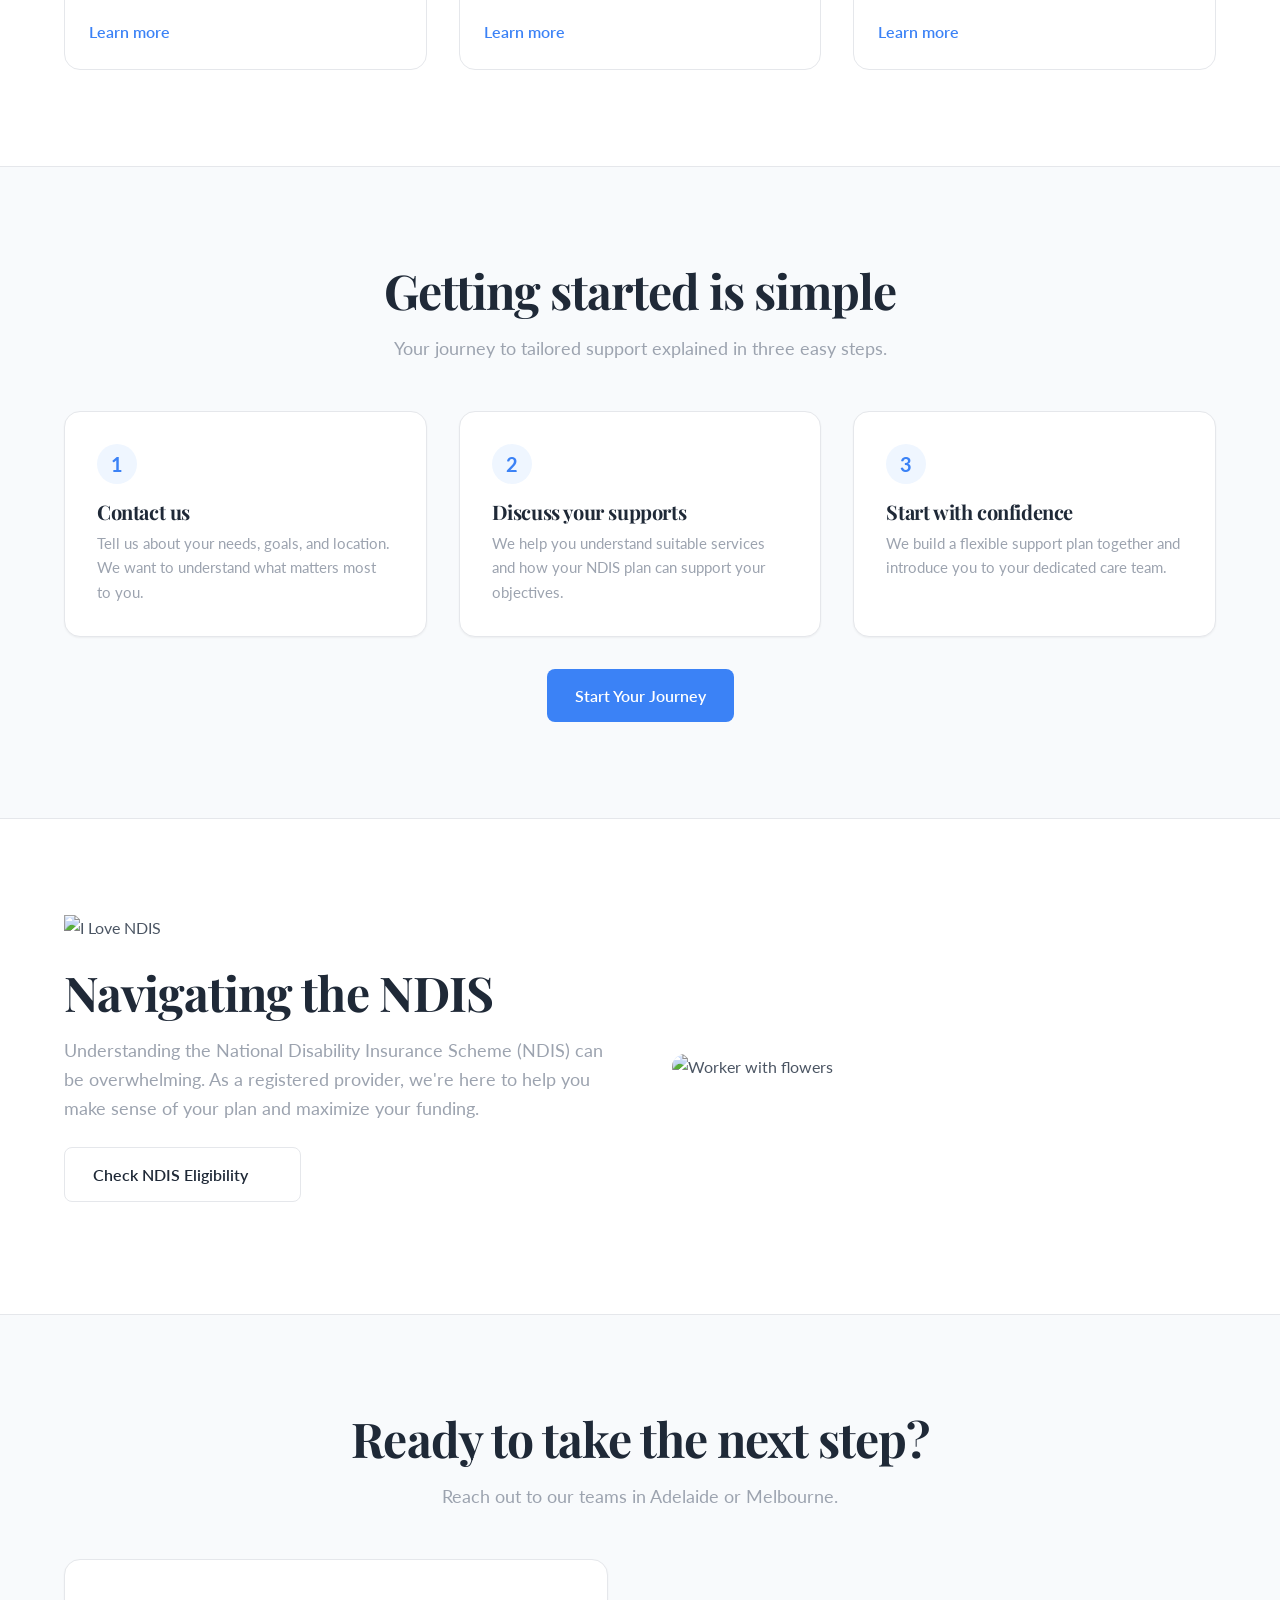
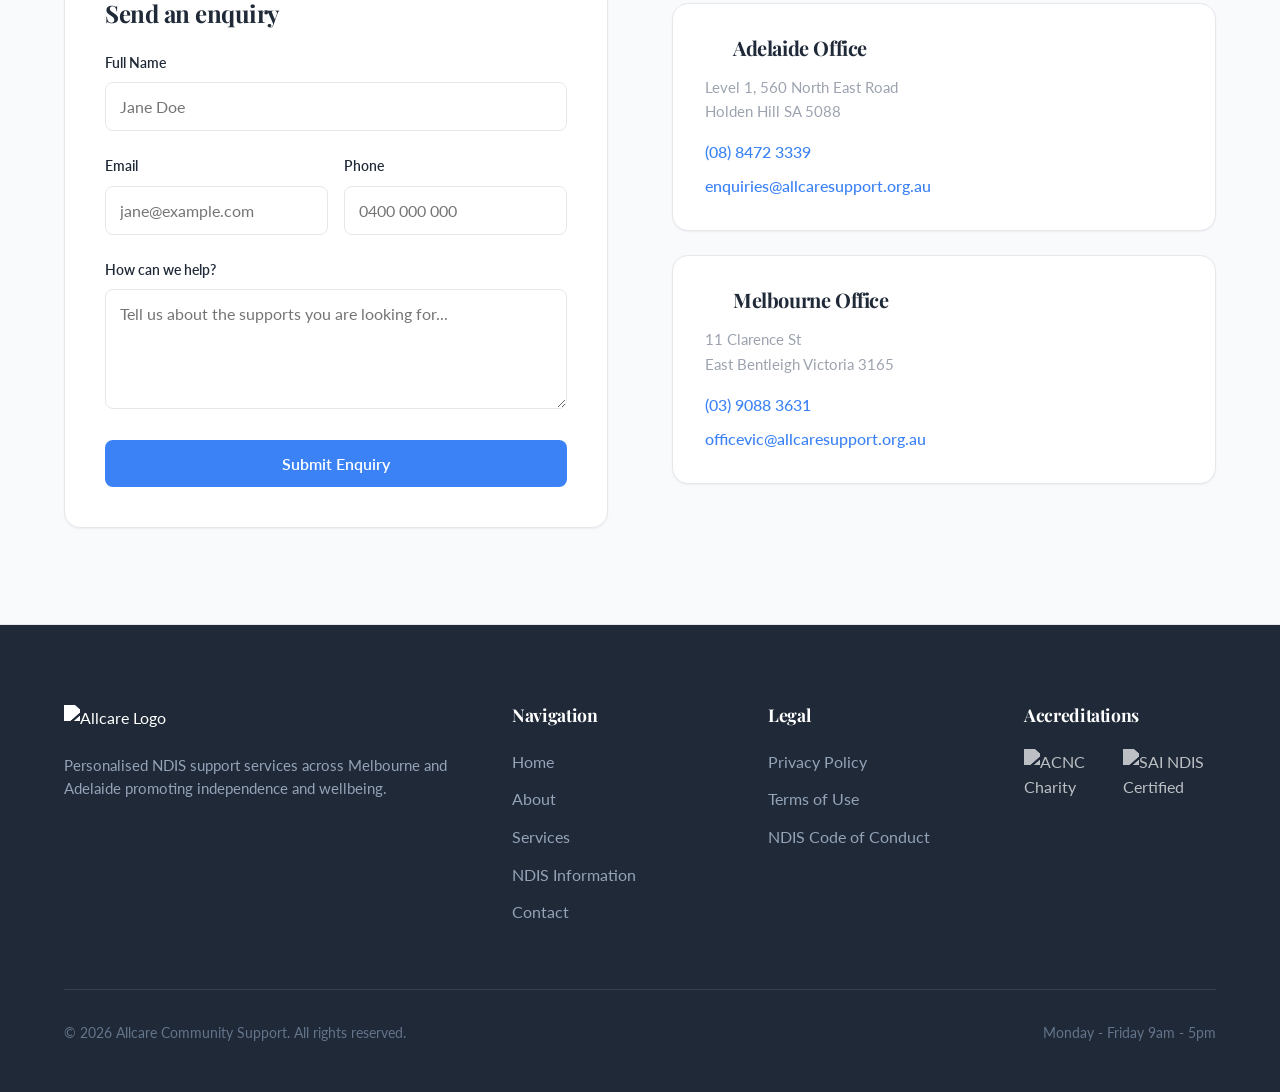
==== commit d4375f4f: "Update design to match Elderly theme" ====
--- a/index.html
+++ b/index.html
@@ -9,7 +9,7 @@
     <!-- Fonts -->
     <link rel="preconnect" href="https://fonts.googleapis.com">
     <link rel="preconnect" href="https://fonts.gstatic.com" crossorigin>
-    <link href="https://fonts.googleapis.com/css2?family=Inter:wght@400;500;600&family=Outfit:wght@500;600;700;800&display=swap" rel="stylesheet">
+    <link href="https://fonts.googleapis.com/css2?family=Lato:wght@400;500;700&family=Playfair+Display:ital,wght@0,400;0,600;0,700;1,400&display=swap" rel="stylesheet">
     
     <!-- Icons -->
     <script defer src="https://unpkg.com/lucide@latest"></script>
@@ -25,13 +25,14 @@
     <!-- Main Navigation -->
     <nav class="navbar" id="navbar">
         <div class="container nav-container">
-            <a href="#home" class="logo" aria-label="Allcare Home">
-                <img src="https://www.allcaresupport.org.au/_next/static/media/all-care-logo.a173fae4.svg" alt="Allcare Logo">
+            <a href="#home" class="logo" style="text-decoration:none; font-size:1.5rem; font-weight:700; color:white; font-family:var(--font-body); letter-spacing:0.5px;">
+                Allcare<span style="color:var(--clr-primary-500);">.</span>
             </a>
             
             <div class="nav-links">
+                <a href="#home" class="nav-link">Home</a>
                 <div class="nav-item">
-                    <a href="#services" class="nav-link">SERVICES <i data-lucide="chevron-down" style="width:14px; margin-left:4px;"></i></a>
+                    <a href="#services" class="nav-link">Services <i data-lucide="chevron-down" style="width:14px; margin-left:4px;"></i></a>
                     <div class="nav-dropdown">
                         <a href="in-home-support.html">In-Home & Domestic Support</a>
                         <a href="respite-care.html">Respite Care</a>
@@ -41,13 +42,16 @@
                         <a href="transport.html">Transport Assistance</a>
                     </div>
                 </div>
-                <a href="#contact" class="nav-link">LOCATIONS</a>
-                <a href="#about" class="nav-link">ABOUT US</a>
-                <a href="#ndis" class="nav-link">NDIS INFO</a>
+                <a href="#testimonials" class="nav-link">Testimonials</a>
+                <a href="#blog" class="nav-link">Blog</a>
+                <a href="#about" class="nav-link">About</a>
+                <a href="#contact" class="nav-link">Contact</a>
             </div>
             
-            <div class="nav-actions">
-                <a href="#contact" class="btn btn-primary">GET A CONSULTATION <i data-lucide="arrow-right" style="width:16px;"></i></a>
+            <div class="nav-actions" style="display:flex; gap:0.5rem;">
+                <a href="#" class="social-icon" aria-label="Facebook"><i data-lucide="facebook" style="width:16px;"></i></a>
+                <a href="#" class="social-icon" aria-label="Twitter"><i data-lucide="twitter" style="width:16px;"></i></a>
+                <a href="#" class="social-icon" aria-label="LinkedIn"><i data-lucide="linkedin" style="width:16px;"></i></a>
             </div>
 
             <button class="mobile-menu-toggle" id="mobile-toggle" aria-label="Toggle menu">
@@ -57,11 +61,12 @@
 
         <!-- Mobile Menu -->
         <div class="mobile-menu" id="mobile-menu">
-            <a href="#services" class="nav-link">SERVICES</a>
-            <a href="#contact" class="nav-link">LOCATIONS</a>
-            <a href="#about" class="nav-link">ABOUT US</a>
-            <a href="#ndis" class="nav-link">NDIS INFO</a>
-            <a href="#contact" class="btn btn-primary">GET A CONSULTATION</a>
+            <a href="#home" class="nav-link">Home</a>
+            <a href="#services" class="nav-link">Services</a>
+            <a href="#testimonials" class="nav-link">Testimonials</a>
+            <a href="#blog" class="nav-link">Blog</a>
+            <a href="#about" class="nav-link">About</a>
+            <a href="#contact" class="nav-link">Contact</a>
         </div>
     </nav>
 
@@ -69,40 +74,64 @@
     <section id="home" class="hero" style="background-image: url('https://www.allcaresupport.org.au/_next/image?url=%2F_next%2Fstatic%2Fmedia%2Fhome-vision.0ec2bbb9.jpg&w=1920&q=75');">
         <div class="hero-overlay"></div>
         <div class="container hero-content-container reveal-up">
-            <div class="hero-text-block hero-interactive-block" style="max-width: 700px;">
-                <!-- Glassmorphic Status Pill -->
-                <div style="display:inline-flex; align-items:center; gap:0.6rem; background:rgba(255,255,255,0.15); backdrop-filter:blur(10px); -webkit-backdrop-filter:blur(10px); padding:0.4rem 1rem; border-radius:100px; margin-bottom:1.5rem; border:1px solid rgba(255,255,255,0.25);">
-                    <div style="width:8px; height:8px; background:#f97316; border-radius:50%; box-shadow:0 0 10px #f97316;"></div>
-                    <span style="font-size:0.8rem; font-weight:700; letter-spacing:0.1em; color:white; text-transform:uppercase;">Professional & Trusted</span>
-                </div>
-                
-                <!-- Modern Typographic H1 -->
-                <h1 class="interactive-title">
-                    Disability Support<br>
-                    <span class="stroke-text">Services.</span>
+            <div class="hero-text-block" style="max-width: 600px; padding-top: 4rem;">
+                <!-- Typographic H1 -->
+                <h1 style="font-family: var(--font-heading); font-size: clamp(3rem, 5vw, 4.5rem); font-weight: 700; line-height: 1.1; margin-bottom: 1.5rem; color: white; text-shadow: 0 2px 10px rgba(0,0,0,0.3);">
+                    Expert Care for the Elderly
                 </h1>
                 
-                <div class="interactive-reveal">
-                    <div class="interactive-reveal-inner">
-                        <!-- Anchored Quote Description -->
-                        <p class="interactive-desc">
-                            The most reliable NDIS support to empower you and your loved ones.
-                        </p>
-                    </div>
-                </div>
-            </div>
-        </div>
-    </section>
-
-    <!-- Hero Tabs -->
-    <div class="hero-tabs-wrap reveal-up">
-        <div class="container">
-            <div class="hero-tabs">
-                <a href="in-home-support.html" class="hero-tab-link active">In-Home Care</a>
-                <a href="sda.html" class="hero-tab-link">Accommodation (SDA)</a>
-                <a href="sil.html" class="hero-tab-link">Supported Living (SIL)</a>
-                <a href="social-inclusion.html" class="hero-tab-link">Community Access</a>
-                <a href="respite-care.html" class="hero-tab-link">Respite Care</a>
+                <!-- Description -->
+                <p style="font-size: 1.15rem; font-weight: 400; color: rgba(255,255,255,0.95); margin-bottom: 2.5rem; line-height: 1.6; text-shadow: 0 2px 5px rgba(0,0,0,0.3);">
+                    Lorem ipsum dolor sit amet, consectetur adipisicing elit. Ipsum totam alias iusto?
+                </p>
+                
+                <!-- CTA -->
+                <a href="#contact" class="btn" style="background:var(--clr-primary-500); color:white; padding: 0.85rem 2rem; border-radius: 99px; text-transform: uppercase; font-size: 0.8rem; font-weight: 600; letter-spacing: 0.5px;">Get In Touch</a>
+            </div>
+        </div>
+    </section>
+
+    <!-- Features Overlap (3 columns) -->
+    <div class="hero-features-wrap reveal-up" style="position:relative; z-index:10; margin-top: -3rem; background: white;">
+        <div class="container" style="max-width: 1300px;">
+            <div style="display: grid; grid-template-columns: repeat(3, 1fr); gap: 2rem; padding: 2rem 0; border-bottom: 1px solid var(--clr-border);">
+                
+                <!-- Card 1 -->
+                <div style="display:flex; gap: 1.5rem; align-items:flex-start;">
+                    <div style="color:var(--clr-primary-500);">
+                         <svg width="64" height="64" viewBox="0 0 24 24" fill="none" stroke="currentColor" stroke-width="1.5" stroke-linecap="round" stroke-linejoin="round"><path d="M16 21v-2a4 4 0 0 0-4-4H6a4 4 0 0 0-4 4v2"></path><circle cx="9" cy="7" r="4"></circle><path d="M22 21v-2a4 4 0 0 0-3-3.87"></path><path d="M16 3.13a4 4 0 0 1 0 7.75"></path></svg>
+                    </div>
+                    <div>
+                        <span style="font-size:0.75rem; color:var(--clr-text-muted); text-transform:uppercase; letter-spacing:0.5px;">Try Our Services</span>
+                        <h3 style="font-family:var(--font-heading); font-size:1.35rem; color:var(--clr-text-main); margin:0.5rem 0 1rem; line-height:1.3;">Independent Living For Senior Couples</h3>
+                        <a href="sil.html" style="color:var(--clr-primary-500); font-size:0.85rem; text-decoration:none; font-weight:500;">Learn More</a>
+                    </div>
+                </div>
+
+                <!-- Card 2 -->
+                <div style="display:flex; gap: 1.5rem; align-items:flex-start;">
+                    <div style="color:var(--clr-primary-500);">
+                        <svg width="64" height="64" viewBox="0 0 24 24" fill="none" stroke="currentColor" stroke-width="1.5" stroke-linecap="round" stroke-linejoin="round"><path d="M4.5 16.5c-1.5 1.26-2 5-2 5s3.74-.5 5-2c.71-.84.7-2.13-.09-2.91a2.18 2.18 0 0 0-2.91-.09z"></path><path d="m12 15-3-3a22 22 0 0 1 2-3.95A12.88 12.88 0 0 1 22 2c0 2.72-.78 7.5-6 11a22.35 22.35 0 0 1-4 2z"></path><path d="M9 12H4s.55-3.03 2-4c1.62-1.08 5 0 5 0"></path><path d="M12 15v5s3.03-.55 4-2c1.08-1.62 0-5 0-5"></path></svg>
+                    </div>
+                    <div>
+                        <span style="font-size:0.75rem; color:var(--clr-text-muted); text-transform:uppercase; letter-spacing:0.5px;">Try Our Services</span>
+                        <h3 style="font-family:var(--font-heading); font-size:1.35rem; color:var(--clr-text-main); margin:0.5rem 0 1rem; line-height:1.3;">We Are Helping the Senior Elderly People</h3>
+                        <a href="in-home-support.html" style="color:var(--clr-primary-500); font-size:0.85rem; text-decoration:none; font-weight:500;">Learn More</a>
+                    </div>
+                </div>
+
+                <!-- Card 3 -->
+                <div style="display:flex; gap: 1.5rem; align-items:flex-start;">
+                    <div style="color:var(--clr-primary-500);">
+                         <svg width="64" height="64" viewBox="0 0 24 24" fill="none" stroke="currentColor" stroke-width="1.5" stroke-linecap="round" stroke-linejoin="round"><path d="M3 10h11"></path><path d="M5 6h7"></path><path d="M7 2v14"></path><path d="M11 2v14"></path><path d="M4 16h6"></path><path d="M3 20v2"></path><path d="M11 20v2"></path><path d="M22 17v-4a2 2 0 0 0-2-2h-5v9"></path><path d="M18 17a2 2 0 1 0 0-4"></path><path d="M15 22s2-2 3-2 3 2 3 2"></path></svg>
+                    </div>
+                    <div>
+                        <span style="font-size:0.75rem; color:var(--clr-text-muted); text-transform:uppercase; letter-spacing:0.5px;">Try Our Services</span>
+                        <h3 style="font-family:var(--font-heading); font-size:1.35rem; color:var(--clr-text-main); margin:0.5rem 0 1rem; line-height:1.3;">Senior Home Patient Care Services</h3>
+                        <a href="respite-care.html" style="color:var(--clr-primary-500); font-size:0.85rem; text-decoration:none; font-weight:500;">Learn More</a>
+                    </div>
+                </div>
+
             </div>
         </div>
     </div>
--- a/css/theme.css
+++ b/css/theme.css
@@ -5,27 +5,27 @@
     --clr-surface-glass: rgba(255, 255, 255, 0.9);
     
     /* Primary (Deep Navy & Accent Blue) */
-    --clr-primary-900: #0f172a; /* Deep slate/navy */
-    --clr-primary-700: #1e293b;
-    --clr-primary-500: #0284c7; /* Calm tech blue/teal accent */
-    --clr-primary-300: #38bdf8;
-    --clr-primary-100: #e0f2fe;
+    --clr-primary-900: #1f2937; /* Dark text */
+    --clr-primary-700: #374151;
+    --clr-primary-500: #3b82f6; /* Elderly bright blue */
+    --clr-primary-300: #60a5fa;
+    --clr-primary-100: #eff6ff;
     
     /* Accents */
-    --clr-accent-600: #0ea5e9;
+    --clr-accent-600: #2563eb;
     --clr-accent-100: #f0f9ff;
 
     /* Text */
-    --clr-text-main: #334155; 
-    --clr-text-muted: #64748b; 
+    --clr-text-main: #4b5563; 
+    --clr-text-muted: #9ca3af; 
     --clr-text-light: #f8fafc;
 
     /* Semantic */
-    --clr-border: #e2e8f0;
+    --clr-border: #e5e7eb;
     
     /* Typography */
-    --font-heading: 'Outfit', sans-serif;
-    --font-body: 'Inter', sans-serif;
+    --font-heading: 'Playfair Display', serif;
+    --font-body: 'Lato', sans-serif;
     
     /* Shadows & Transitions */
     --shadow-sm: 0 1px 2px 0 rgba(0, 0, 0, 0.05);
--- a/css/layout.css
+++ b/css/layout.css
@@ -38,11 +38,10 @@
 }
 
 .nav-link {
-    font-weight: 700;
-    color: white;
-    font-size: 0.85rem;
-    text-transform: uppercase;
-    letter-spacing: 0.5px;
+    font-weight: 500;
+    color: white;
+    font-size: 0.95rem; /* slightly larger for readability */
+    text-transform: none; /* Removed uppercase */
     transition: color 0.2s;
     display: inline-flex;
     align-items: center;
@@ -102,6 +101,35 @@
 .nav-dropdown a:hover {
     background: #f8fafc;
     color: var(--clr-primary-500);
+}
+
+/* Social Nav Icons */
+.social-icon {
+    display: flex;
+    align-items: center;
+    justify-content: center;
+    width: 38px;
+    height: 38px;
+    border-radius: 50%;
+    border: 1px solid rgba(255, 255, 255, 0.4);
+    color: white;
+    transition: all 0.3s ease;
+}
+
+.social-icon:hover {
+    background: rgba(255, 255, 255, 0.1);
+    border-color: white;
+}
+
+.navbar.scrolled .social-icon {
+    border-color: var(--clr-border);
+    color: var(--clr-primary-900);
+}
+
+.navbar.scrolled .social-icon:hover {
+    background: var(--clr-primary-100);
+    color: var(--clr-primary-500);
+    border-color: transparent;
 }
 
 .nav-actions .btn {
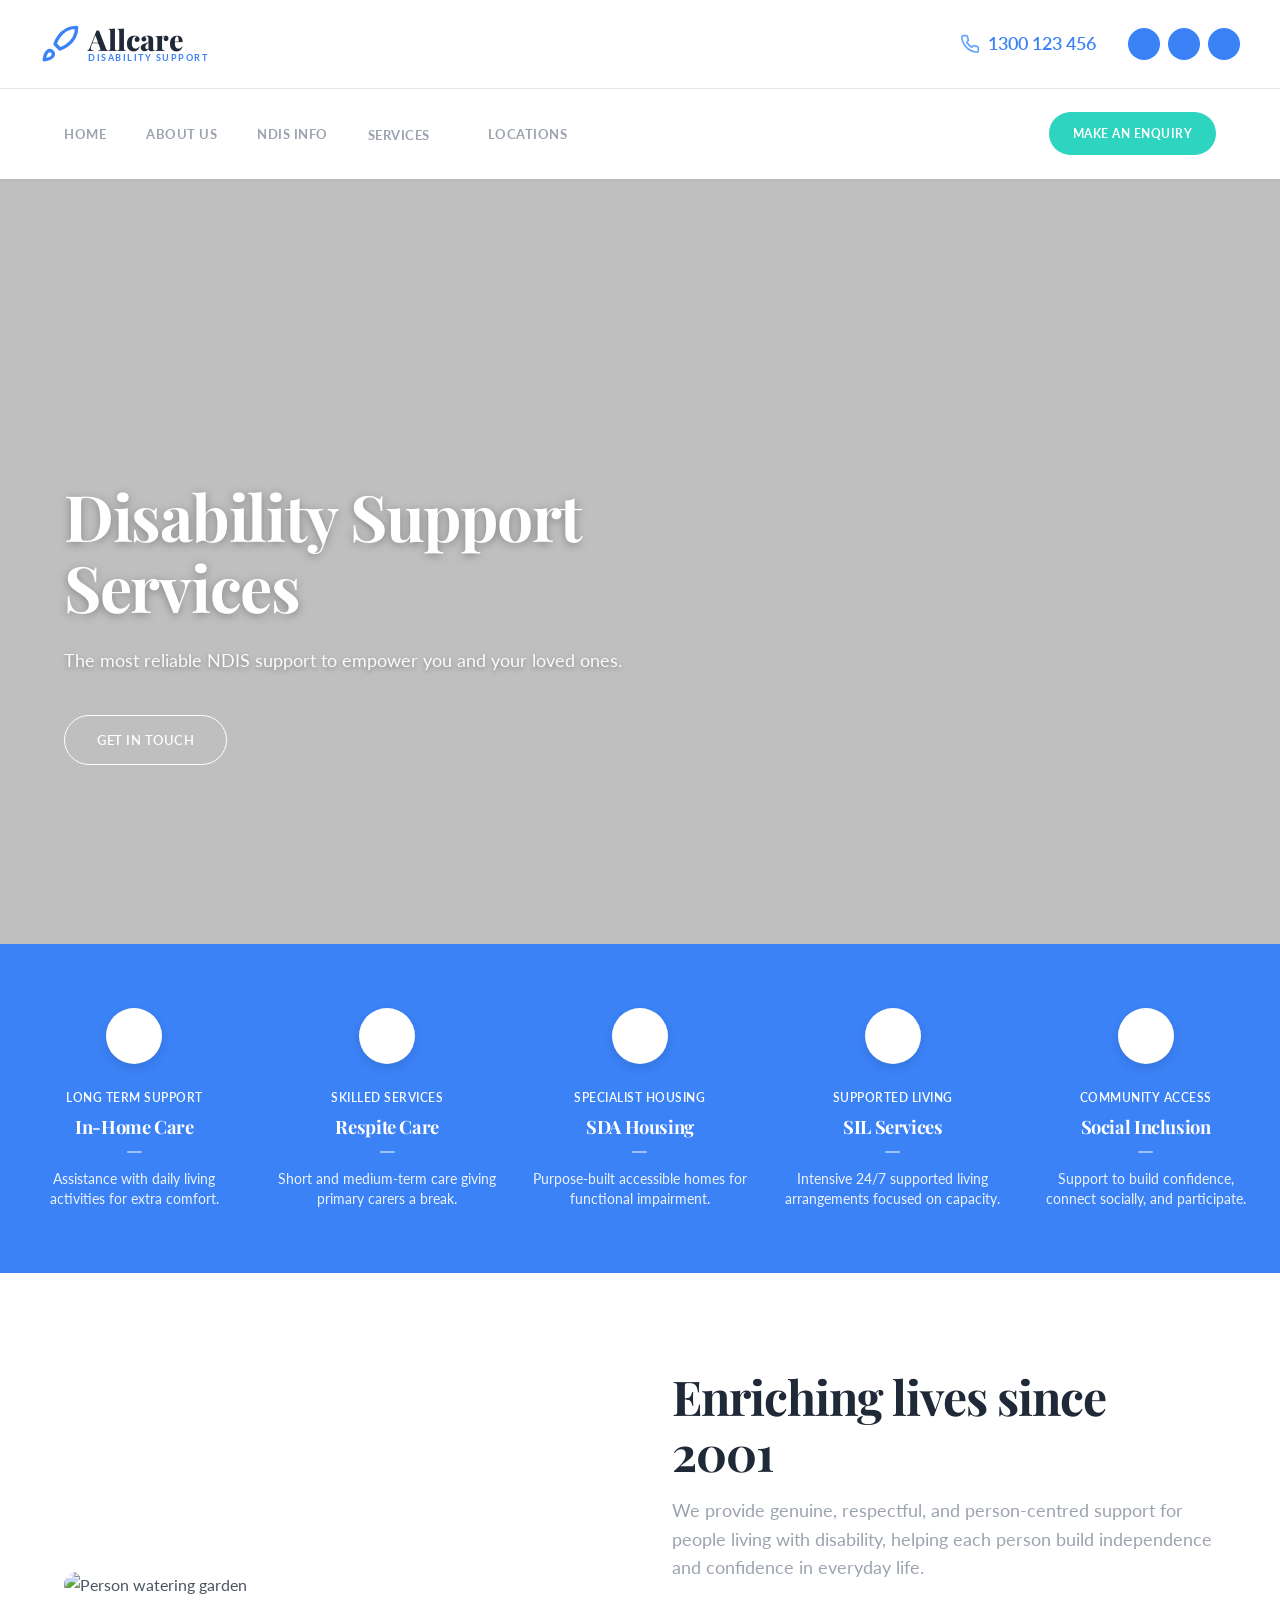
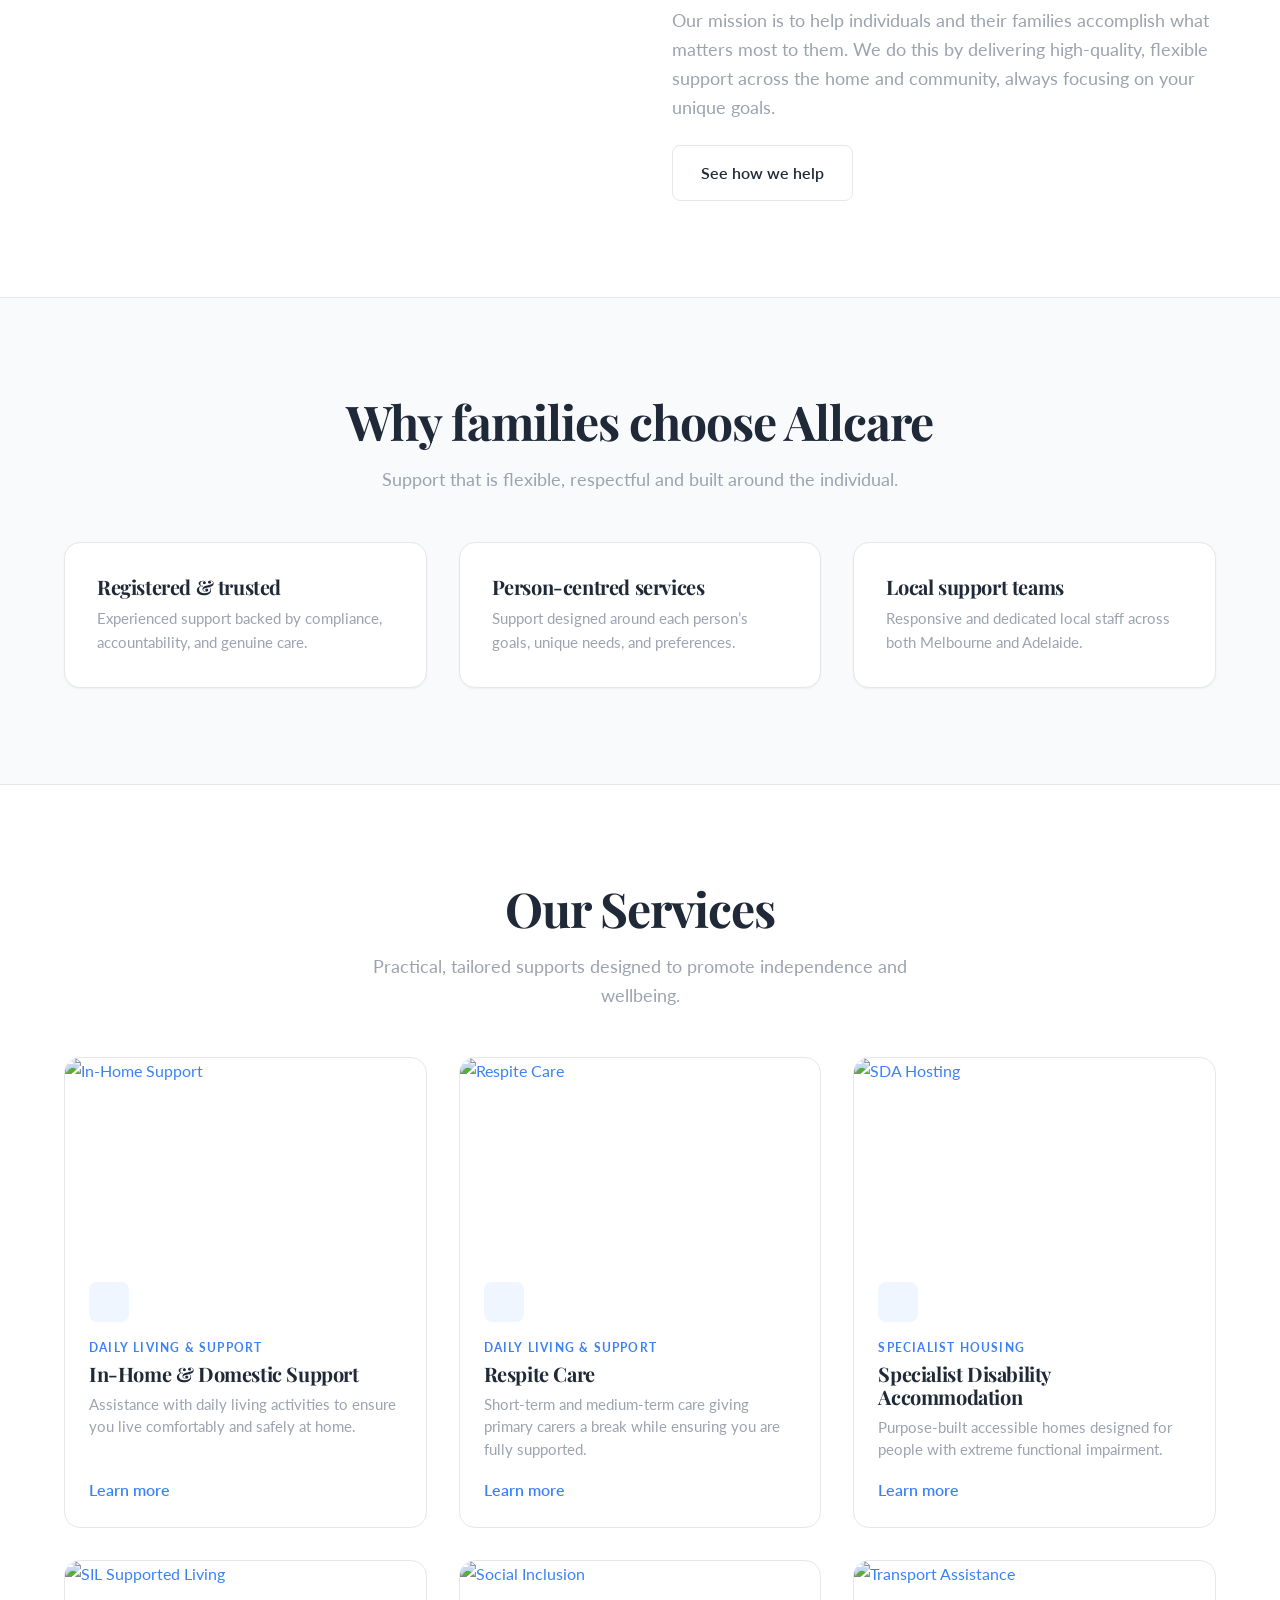
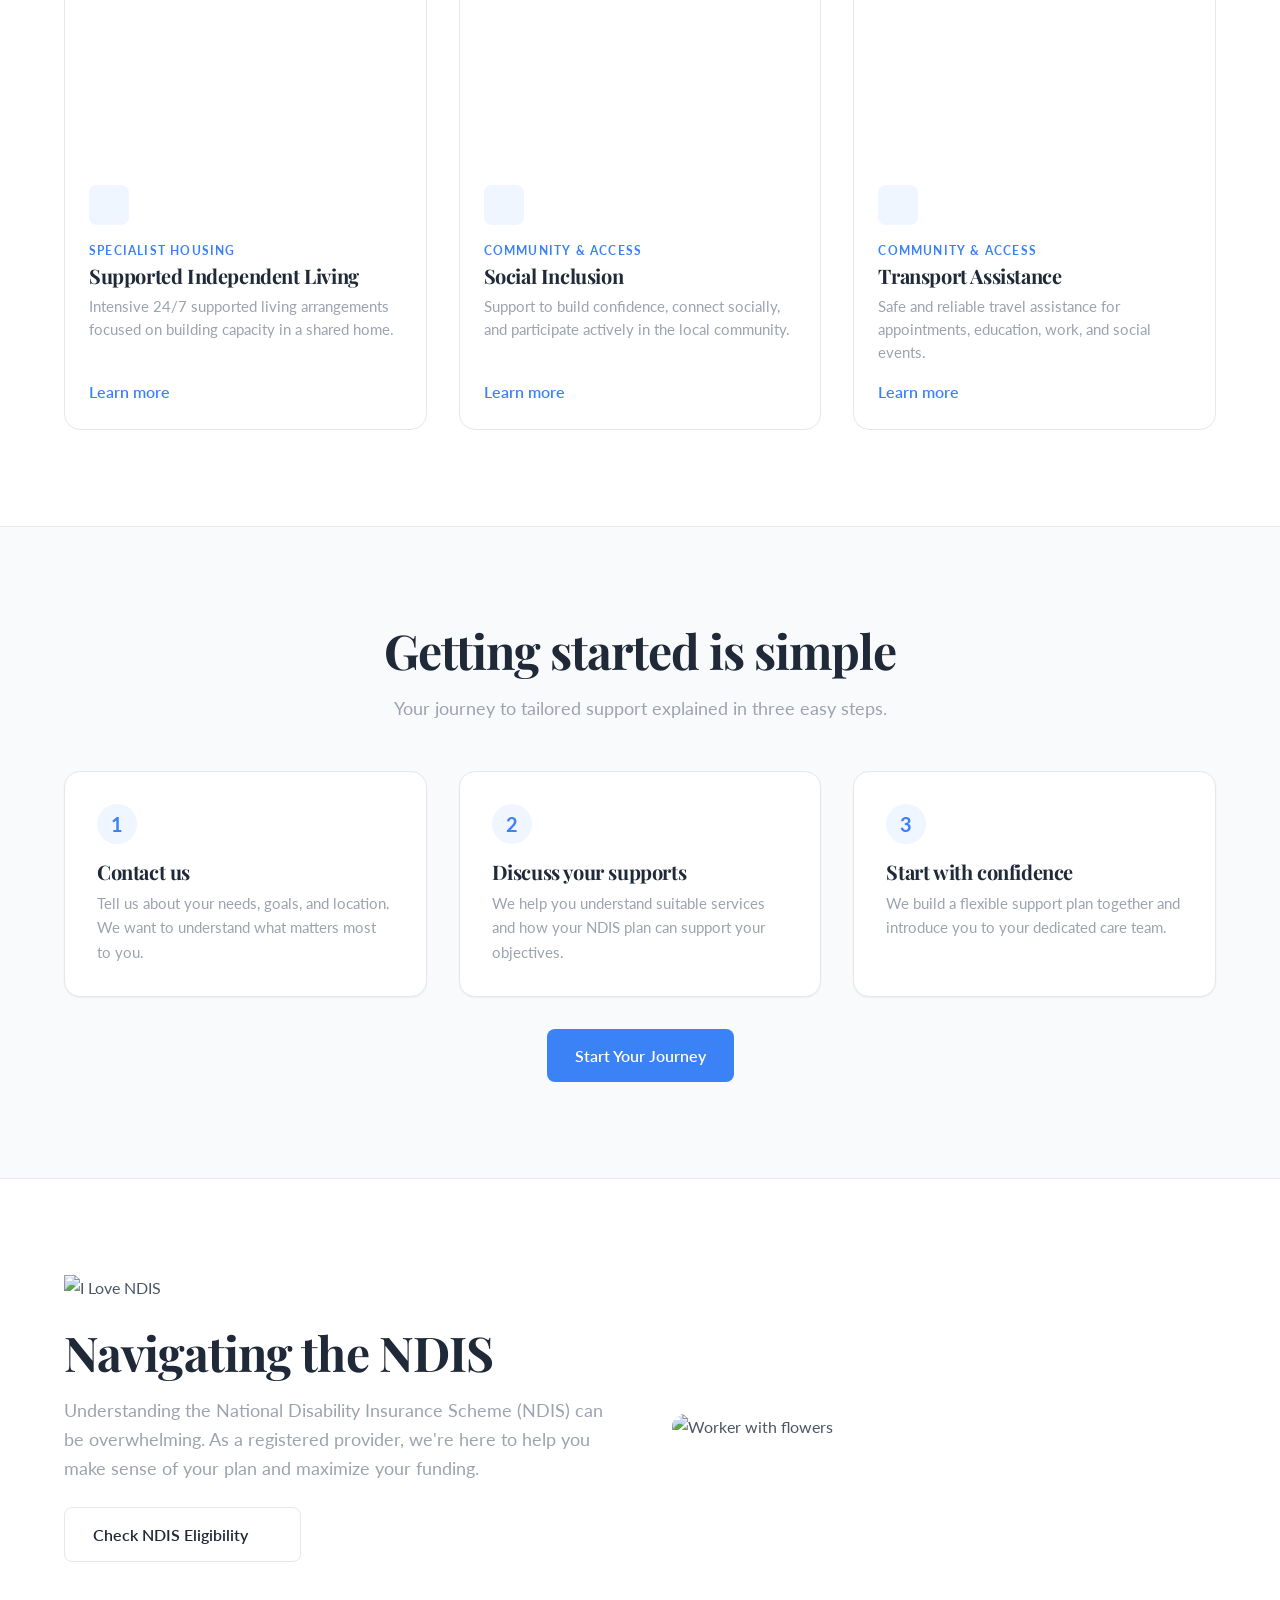
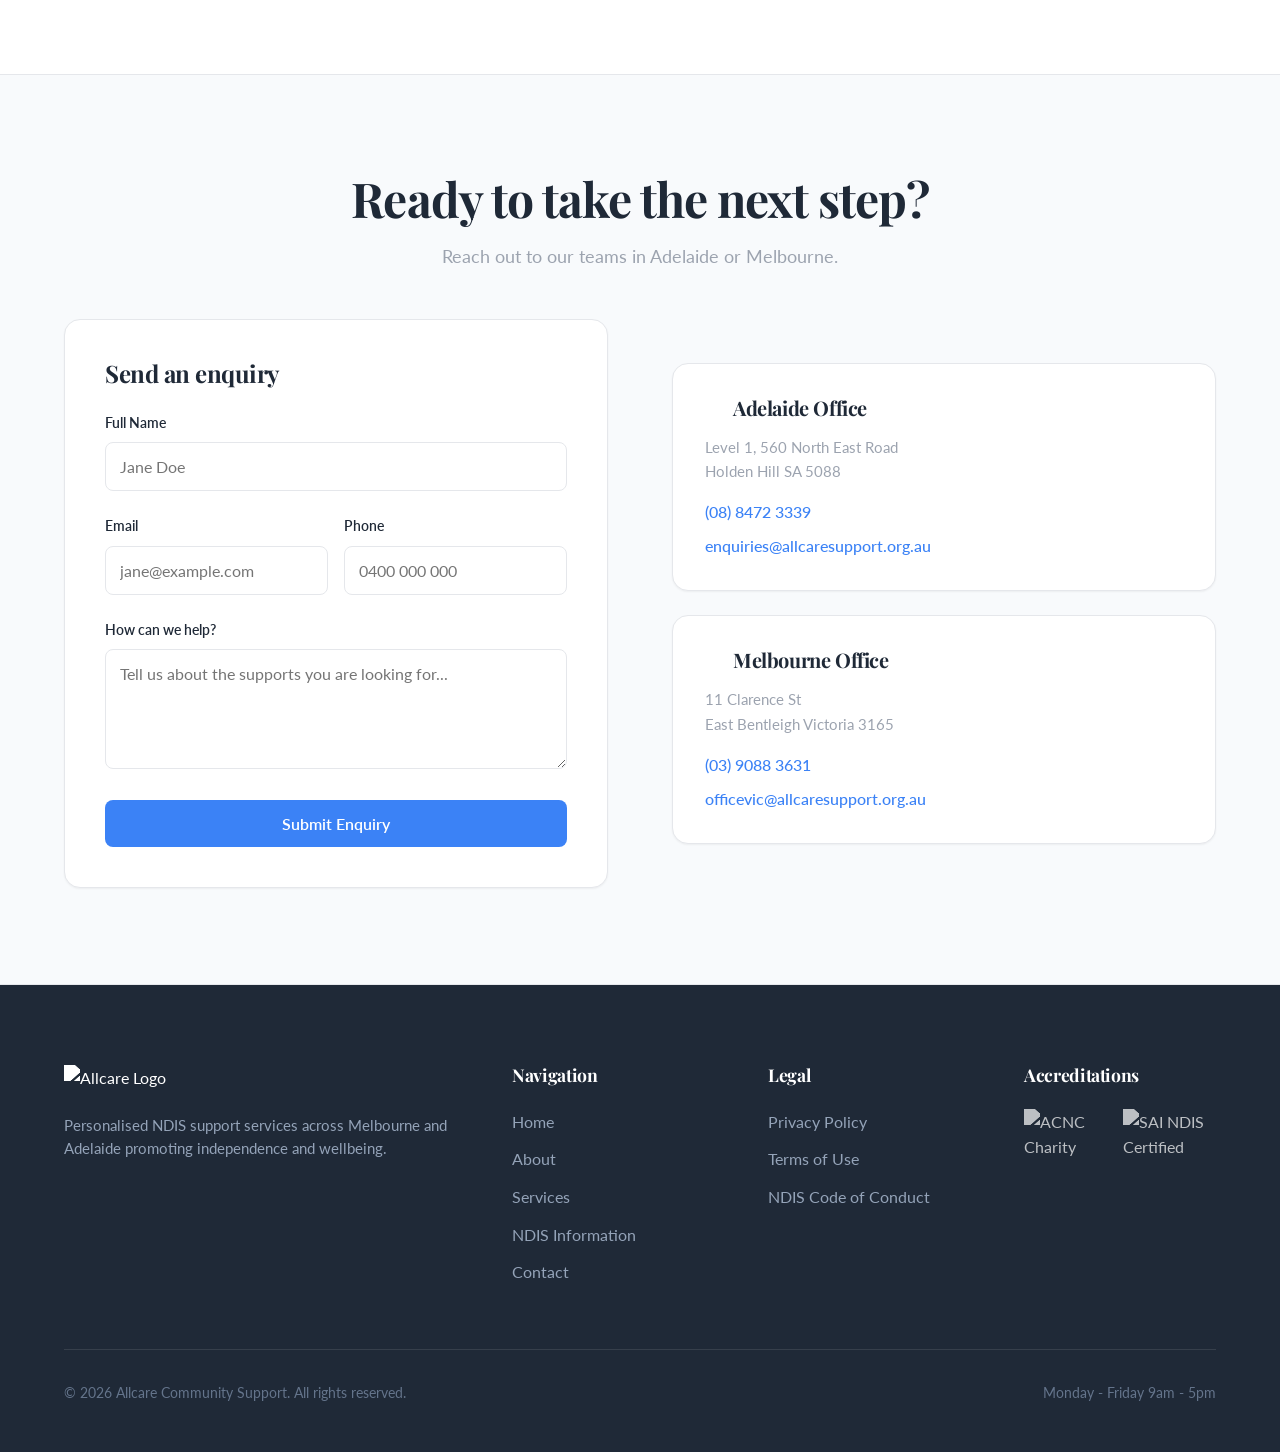
==== commit f273d36d: "Update layout to match Saveo template referencing original Allcare text" ====
--- a/index.html
+++ b/index.html
@@ -23,52 +23,77 @@
 <body>
 
     <!-- Main Navigation -->
-    <nav class="navbar" id="navbar">
-        <div class="container nav-container">
-            <a href="#home" class="logo" style="text-decoration:none; font-size:1.5rem; font-weight:700; color:white; font-family:var(--font-body); letter-spacing:0.5px;">
-                Allcare<span style="color:var(--clr-primary-500);">.</span>
-            </a>
-            
-            <div class="nav-links">
-                <a href="#home" class="nav-link">Home</a>
-                <div class="nav-item">
-                    <a href="#services" class="nav-link">Services <i data-lucide="chevron-down" style="width:14px; margin-left:4px;"></i></a>
-                    <div class="nav-dropdown">
-                        <a href="in-home-support.html">In-Home & Domestic Support</a>
-                        <a href="respite-care.html">Respite Care</a>
-                        <a href="sda.html">Specialist Disability Accommodation (SDA)</a>
-                        <a href="sil.html">Supported Independent Living (SIL)</a>
-                        <a href="social-inclusion.html">Social Inclusion</a>
-                        <a href="transport.html">Transport Assistance</a>
-                    </div>
-                </div>
-                <a href="#testimonials" class="nav-link">Testimonials</a>
-                <a href="#blog" class="nav-link">Blog</a>
-                <a href="#about" class="nav-link">About</a>
-                <a href="#contact" class="nav-link">Contact</a>
-            </div>
-            
-            <div class="nav-actions" style="display:flex; gap:0.5rem;">
-                <a href="#" class="social-icon" aria-label="Facebook"><i data-lucide="facebook" style="width:16px;"></i></a>
-                <a href="#" class="social-icon" aria-label="Twitter"><i data-lucide="twitter" style="width:16px;"></i></a>
-                <a href="#" class="social-icon" aria-label="LinkedIn"><i data-lucide="linkedin" style="width:16px;"></i></a>
-            </div>
-
-            <button class="mobile-menu-toggle" id="mobile-toggle" aria-label="Toggle menu">
-                <i data-lucide="menu"></i>
-            </button>
-        </div>
-
-        <!-- Mobile Menu -->
-        <div class="mobile-menu" id="mobile-menu">
-            <a href="#home" class="nav-link">Home</a>
-            <a href="#services" class="nav-link">Services</a>
-            <a href="#testimonials" class="nav-link">Testimonials</a>
-            <a href="#blog" class="nav-link">Blog</a>
-            <a href="#about" class="nav-link">About</a>
-            <a href="#contact" class="nav-link">Contact</a>
-        </div>
-    </nav>
+    <header class="header">
+        <!-- Top Bar -->
+        <div class="header-top" style="background: white; border-bottom: 1px solid var(--clr-border);">
+            <div class="container" style="display:flex; justify-content:space-between; align-items:center; padding: 1.5rem 0;">
+                <a href="#home" class="logo" style="text-decoration:none; display:flex; align-items:center; gap:0.5rem;">
+                    <svg width="40" height="40" viewBox="0 0 24 24" fill="none" stroke="var(--clr-primary-500)" stroke-width="2" stroke-linecap="round" stroke-linejoin="round">
+                        <path d="M4.5 16.5c-1.5 1.26-2 5-2 5s3.74-.5 5-2c.71-.84.7-2.13-.09-2.91a2.18 2.18 0 0 0-2.91-.09z"></path>
+                        <path d="m12 15-3-3a22 22 0 0 1 2-3.95A12.88 12.88 0 0 1 22 2c0 2.72-.78 7.5-6 11a22.35 22.35 0 0 1-4 2z"></path>
+                    </svg>
+                    <div style="display:flex; flex-direction:column; line-height:1;">
+                        <span style="font-size:1.8rem; font-weight:800; color:var(--clr-primary-900); font-family:var(--font-heading);">Allcare</span>
+                        <span style="font-size:0.55rem; font-family:var(--font-body); letter-spacing:1.5px; color:var(--clr-primary-500); font-weight:700; text-transform:uppercase;">Disability Support</span>
+                    </div>
+                </a>
+                
+                <div style="display:flex; align-items:center; gap:2rem;">
+                    <div style="display:flex; align-items:center; gap:0.5rem; color:var(--clr-primary-500); font-family:var(--font-body); font-weight:600; font-size:1.1rem;">
+                        <svg width="20" height="20" viewBox="0 0 24 24" fill="none" stroke="currentColor" stroke-width="2" stroke-linecap="round" stroke-linejoin="round" style="color:var(--clr-primary-300);"><path d="M22 16.92v3a2 2 0 0 1-2.18 2 19.79 19.79 0 0 1-8.63-3.07 19.5 19.5 0 0 1-6-6 19.79 19.79 0 0 1-3.07-8.67A2 2 0 0 1 4.11 2h3a2 2 0 0 1 2 1.72 12.84 12.84 0 0 0 .7 2.81 2 2 0 0 1-.45 2.11L8.09 9.91a16 16 0 0 0 6 6l1.27-1.27a2 2 0 0 1 2.11-.45 12.84 12.84 0 0 0 2.81.7A2 2 0 0 1 22 16.92z"></path></svg>
+                        1300 123 456
+                    </div>
+                    <div class="nav-social" style="display:flex; gap:0.5rem;">
+                        <a href="#" class="social-icon top-social" aria-label="Twitter"><i data-lucide="twitter" style="width:16px;"></i></a>
+                        <a href="#" class="social-icon top-social" aria-label="Facebook"><i data-lucide="facebook" style="width:16px;"></i></a>
+                        <a href="#" class="social-icon top-social" aria-label="YouTube"><i data-lucide="youtube" style="width:16px;"></i></a>
+                    </div>
+                </div>
+            </div>
+        </div>
+
+        <!-- Bottom Bar -->
+        <nav class="navbar" id="navbar" style="background: white; position: sticky; top: 0; padding: 1rem 0; box-shadow: var(--shadow-sm);">
+            <div class="container nav-container" style="display:flex; justify-content:space-between; align-items:center;">
+                <div style="width: 150px; display: none;" class="desktop-spacer"></div> <!-- Spacer to help center links -->
+                
+                <div class="nav-links" style="gap: 2.5rem;">
+                    <a href="#home" class="nav-link alt-nav">HOME</a>
+                    <a href="#about" class="nav-link alt-nav">ABOUT US</a>
+                    <a href="#ndis" class="nav-link alt-nav">NDIS INFO</a>
+                    <div class="nav-item">
+                        <a href="#services" class="nav-link alt-nav">SERVICES <i data-lucide="chevron-down" style="width:14px; margin-left:4px;"></i></a>
+                        <div class="nav-dropdown">
+                            <a href="in-home-support.html">In-Home & Domestic Support</a>
+                            <a href="respite-care.html">Respite Care</a>
+                            <a href="sda.html">Specialist Disability Accommodation (SDA)</a>
+                            <a href="sil.html">Supported Independent Living (SIL)</a>
+                            <a href="social-inclusion.html">Social Inclusion</a>
+                            <a href="transport.html">Transport Assistance</a>
+                        </div>
+                    </div>
+                    <a href="#locations" class="nav-link alt-nav">LOCATIONS</a>
+                </div>
+                
+                <div class="nav-actions">
+                    <a href="#contact" class="btn" style="background:#2dd4bf; color:white; padding: 0.75rem 1.5rem; border-radius: 99px; text-transform: uppercase; font-size: 0.75rem; font-weight: 700; letter-spacing: 0.5px;">Make An Enquiry</a>
+                </div>
+                
+                <button class="mobile-menu-toggle" id="mobile-toggle" aria-label="Toggle menu" style="color: var(--clr-primary-900);">
+                    <i data-lucide="menu"></i>
+                </button>
+            </div>
+
+            <!-- Mobile Menu -->
+            <div class="mobile-menu" id="mobile-menu">
+                <a href="#home" class="nav-link alt-nav">HOME</a>
+                <a href="#services" class="nav-link alt-nav">SERVICES</a>
+                <a href="#ndis" class="nav-link alt-nav">NDIS INFO</a>
+                <a href="#about" class="nav-link alt-nav">ABOUT US</a>
+                <a href="#contact" class="nav-link alt-nav">CONTACT</a>
+            </div>
+        </nav>
+    </header>
 
     <!-- Hero Section -->
     <section id="home" class="hero" style="background-image: url('https://www.allcaresupport.org.au/_next/image?url=%2F_next%2Fstatic%2Fmedia%2Fhome-vision.0ec2bbb9.jpg&w=1920&q=75');">
@@ -77,59 +102,78 @@
             <div class="hero-text-block" style="max-width: 600px; padding-top: 4rem;">
                 <!-- Typographic H1 -->
                 <h1 style="font-family: var(--font-heading); font-size: clamp(3rem, 5vw, 4.5rem); font-weight: 700; line-height: 1.1; margin-bottom: 1.5rem; color: white; text-shadow: 0 2px 10px rgba(0,0,0,0.3);">
-                    Expert Care for the Elderly
+                    Disability Support Services
                 </h1>
                 
                 <!-- Description -->
                 <p style="font-size: 1.15rem; font-weight: 400; color: rgba(255,255,255,0.95); margin-bottom: 2.5rem; line-height: 1.6; text-shadow: 0 2px 5px rgba(0,0,0,0.3);">
-                    Lorem ipsum dolor sit amet, consectetur adipisicing elit. Ipsum totam alias iusto?
+                    The most reliable NDIS support to empower you and your loved ones.
                 </p>
                 
                 <!-- CTA -->
-                <a href="#contact" class="btn" style="background:var(--clr-primary-500); color:white; padding: 0.85rem 2rem; border-radius: 99px; text-transform: uppercase; font-size: 0.8rem; font-weight: 600; letter-spacing: 0.5px;">Get In Touch</a>
-            </div>
-        </div>
-    </section>
-
-    <!-- Features Overlap (3 columns) -->
-    <div class="hero-features-wrap reveal-up" style="position:relative; z-index:10; margin-top: -3rem; background: white;">
-        <div class="container" style="max-width: 1300px;">
-            <div style="display: grid; grid-template-columns: repeat(3, 1fr); gap: 2rem; padding: 2rem 0; border-bottom: 1px solid var(--clr-border);">
+                <a href="#contact" class="btn" style="background:transparent; border: 1px solid white; color:white; padding: 0.85rem 2rem; border-radius: 99px; text-transform: uppercase; font-size: 0.8rem; font-weight: 600; letter-spacing: 0.5px; transition: all 0.3s ease;" onmouseover="this.style.background='white'; this.style.color='var(--clr-primary-900)'" onmouseout="this.style.background='transparent'; this.style.color='white'">Get In Touch</a>
+            </div>
+        </div>
+    </section>
+
+    <!-- Features Blue Strip (5 columns) -->
+    <div class="hero-features-wrap reveal-up" style="background: var(--clr-primary-500); padding: 4rem 0;">
+        <div class="container" style="max-width: 1400px;">
+            <div style="display: grid; grid-template-columns: repeat(5, 1fr); gap: 2rem; text-align: center;">
                 
                 <!-- Card 1 -->
-                <div style="display:flex; gap: 1.5rem; align-items:flex-start;">
-                    <div style="color:var(--clr-primary-500);">
-                         <svg width="64" height="64" viewBox="0 0 24 24" fill="none" stroke="currentColor" stroke-width="1.5" stroke-linecap="round" stroke-linejoin="round"><path d="M16 21v-2a4 4 0 0 0-4-4H6a4 4 0 0 0-4 4v2"></path><circle cx="9" cy="7" r="4"></circle><path d="M22 21v-2a4 4 0 0 0-3-3.87"></path><path d="M16 3.13a4 4 0 0 1 0 7.75"></path></svg>
-                    </div>
-                    <div>
-                        <span style="font-size:0.75rem; color:var(--clr-text-muted); text-transform:uppercase; letter-spacing:0.5px;">Try Our Services</span>
-                        <h3 style="font-family:var(--font-heading); font-size:1.35rem; color:var(--clr-text-main); margin:0.5rem 0 1rem; line-height:1.3;">Independent Living For Senior Couples</h3>
-                        <a href="sil.html" style="color:var(--clr-primary-500); font-size:0.85rem; text-decoration:none; font-weight:500;">Learn More</a>
-                    </div>
+                <div style="display:flex; flex-direction:column; align-items:center;">
+                    <div style="width: 56px; height: 56px; background: white; border-radius: 50%; display: flex; align-items: center; justify-content: center; color: var(--clr-primary-500); margin-bottom: 1.5rem; box-shadow: 0 4px 10px rgba(0,0,0,0.1);">
+                         <i data-lucide="home" style="width: 28px; height: 28px;"></i>
+                    </div>
+                    <span style="font-size:0.75rem; color:white; text-transform:uppercase; letter-spacing:0.5px; margin-bottom: 0.5rem; font-weight:600;">Long Term Support</span>
+                    <h3 style="font-family:var(--font-heading); font-size:1.15rem; color:white; margin:0 0 0.75rem; line-height:1.3;">In-Home Care</h3>
+                    <div style="width: 15px; height: 2px; background: white; margin-bottom: 1rem; opacity: 0.5; border-radius: 2px;"></div>
+                    <p style="font-size:0.85rem; color:white; opacity:0.9; line-height: 1.5; font-family:var(--font-body);">Assistance with daily living activities for extra comfort.</p>
                 </div>
 
                 <!-- Card 2 -->
-                <div style="display:flex; gap: 1.5rem; align-items:flex-start;">
-                    <div style="color:var(--clr-primary-500);">
-                        <svg width="64" height="64" viewBox="0 0 24 24" fill="none" stroke="currentColor" stroke-width="1.5" stroke-linecap="round" stroke-linejoin="round"><path d="M4.5 16.5c-1.5 1.26-2 5-2 5s3.74-.5 5-2c.71-.84.7-2.13-.09-2.91a2.18 2.18 0 0 0-2.91-.09z"></path><path d="m12 15-3-3a22 22 0 0 1 2-3.95A12.88 12.88 0 0 1 22 2c0 2.72-.78 7.5-6 11a22.35 22.35 0 0 1-4 2z"></path><path d="M9 12H4s.55-3.03 2-4c1.62-1.08 5 0 5 0"></path><path d="M12 15v5s3.03-.55 4-2c1.08-1.62 0-5 0-5"></path></svg>
-                    </div>
-                    <div>
-                        <span style="font-size:0.75rem; color:var(--clr-text-muted); text-transform:uppercase; letter-spacing:0.5px;">Try Our Services</span>
-                        <h3 style="font-family:var(--font-heading); font-size:1.35rem; color:var(--clr-text-main); margin:0.5rem 0 1rem; line-height:1.3;">We Are Helping the Senior Elderly People</h3>
-                        <a href="in-home-support.html" style="color:var(--clr-primary-500); font-size:0.85rem; text-decoration:none; font-weight:500;">Learn More</a>
-                    </div>
+                <div style="display:flex; flex-direction:column; align-items:center;">
+                    <div style="width: 56px; height: 56px; background: white; border-radius: 50%; display: flex; align-items: center; justify-content: center; color: var(--clr-primary-500); margin-bottom: 1.5rem; box-shadow: 0 4px 10px rgba(0,0,0,0.1);">
+                         <i data-lucide="coffee" style="width: 28px; height: 28px;"></i>
+                    </div>
+                    <span style="font-size:0.75rem; color:white; text-transform:uppercase; letter-spacing:0.5px; margin-bottom: 0.5rem; font-weight:600;">Skilled Services</span>
+                    <h3 style="font-family:var(--font-heading); font-size:1.15rem; color:white; margin:0 0 0.75rem; line-height:1.3;">Respite Care</h3>
+                    <div style="width: 15px; height: 2px; background: white; margin-bottom: 1rem; opacity: 0.5; border-radius: 2px;"></div>
+                    <p style="font-size:0.85rem; color:white; opacity:0.9; line-height: 1.5; font-family:var(--font-body);">Short and medium-term care giving primary carers a break.</p>
                 </div>
 
                 <!-- Card 3 -->
-                <div style="display:flex; gap: 1.5rem; align-items:flex-start;">
-                    <div style="color:var(--clr-primary-500);">
-                         <svg width="64" height="64" viewBox="0 0 24 24" fill="none" stroke="currentColor" stroke-width="1.5" stroke-linecap="round" stroke-linejoin="round"><path d="M3 10h11"></path><path d="M5 6h7"></path><path d="M7 2v14"></path><path d="M11 2v14"></path><path d="M4 16h6"></path><path d="M3 20v2"></path><path d="M11 20v2"></path><path d="M22 17v-4a2 2 0 0 0-2-2h-5v9"></path><path d="M18 17a2 2 0 1 0 0-4"></path><path d="M15 22s2-2 3-2 3 2 3 2"></path></svg>
-                    </div>
-                    <div>
-                        <span style="font-size:0.75rem; color:var(--clr-text-muted); text-transform:uppercase; letter-spacing:0.5px;">Try Our Services</span>
-                        <h3 style="font-family:var(--font-heading); font-size:1.35rem; color:var(--clr-text-main); margin:0.5rem 0 1rem; line-height:1.3;">Senior Home Patient Care Services</h3>
-                        <a href="respite-care.html" style="color:var(--clr-primary-500); font-size:0.85rem; text-decoration:none; font-weight:500;">Learn More</a>
-                    </div>
+                <div style="display:flex; flex-direction:column; align-items:center;">
+                    <div style="width: 56px; height: 56px; background: white; border-radius: 50%; display: flex; align-items: center; justify-content: center; color: var(--clr-primary-500); margin-bottom: 1.5rem; box-shadow: 0 4px 10px rgba(0,0,0,0.1);">
+                         <i data-lucide="building-2" style="width: 28px; height: 28px;"></i>
+                    </div>
+                    <span style="font-size:0.75rem; color:white; text-transform:uppercase; letter-spacing:0.5px; margin-bottom: 0.5rem; font-weight:600;">Specialist Housing</span>
+                    <h3 style="font-family:var(--font-heading); font-size:1.15rem; color:white; margin:0 0 0.75rem; line-height:1.3;">SDA Housing</h3>
+                    <div style="width: 15px; height: 2px; background: white; margin-bottom: 1rem; opacity: 0.5; border-radius: 2px;"></div>
+                    <p style="font-size:0.85rem; color:white; opacity:0.9; line-height: 1.5; font-family:var(--font-body);">Purpose-built accessible homes for functional impairment.</p>
+                </div>
+
+                <!-- Card 4 -->
+                <div style="display:flex; flex-direction:column; align-items:center;">
+                    <div style="width: 56px; height: 56px; background: white; border-radius: 50%; display: flex; align-items: center; justify-content: center; color: var(--clr-primary-500); margin-bottom: 1.5rem; box-shadow: 0 4px 10px rgba(0,0,0,0.1);">
+                         <i data-lucide="users" style="width: 28px; height: 28px;"></i>
+                    </div>
+                    <span style="font-size:0.75rem; color:white; text-transform:uppercase; letter-spacing:0.5px; margin-bottom: 0.5rem; font-weight:600;">Supported Living</span>
+                    <h3 style="font-family:var(--font-heading); font-size:1.15rem; color:white; margin:0 0 0.75rem; line-height:1.3;">SIL Services</h3>
+                    <div style="width: 15px; height: 2px; background: white; margin-bottom: 1rem; opacity: 0.5; border-radius: 2px;"></div>
+                    <p style="font-size:0.85rem; color:white; opacity:0.9; line-height: 1.5; font-family:var(--font-body);">Intensive 24/7 supported living arrangements focused on capacity.</p>
+                </div>
+
+                <!-- Card 5 -->
+                <div style="display:flex; flex-direction:column; align-items:center;">
+                    <div style="width: 56px; height: 56px; background: white; border-radius: 50%; display: flex; align-items: center; justify-content: center; color: var(--clr-primary-500); margin-bottom: 1.5rem; box-shadow: 0 4px 10px rgba(0,0,0,0.1);">
+                         <i data-lucide="heart-handshake" style="width: 28px; height: 28px;"></i>
+                    </div>
+                    <span style="font-size:0.75rem; color:white; text-transform:uppercase; letter-spacing:0.5px; margin-bottom: 0.5rem; font-weight:600;">Community Access</span>
+                    <h3 style="font-family:var(--font-heading); font-size:1.15rem; color:white; margin:0 0 0.75rem; line-height:1.3;">Social Inclusion</h3>
+                    <div style="width: 15px; height: 2px; background: white; margin-bottom: 1rem; opacity: 0.5; border-radius: 2px;"></div>
+                    <p style="font-size:0.85rem; color:white; opacity:0.9; line-height: 1.5; font-family:var(--font-body);">Support to build confidence, connect socially, and participate.</p>
                 </div>
 
             </div>
--- a/css/layout.css
+++ b/css/layout.css
@@ -40,23 +40,31 @@
 .nav-link {
     font-weight: 500;
     color: white;
-    font-size: 0.95rem; /* slightly larger for readability */
-    text-transform: none; /* Removed uppercase */
+    font-size: 0.95rem;
+    text-transform: none;
     transition: color 0.2s;
     display: inline-flex;
     align-items: center;
 }
 
-.navbar.scrolled .nav-link {
-    color: var(--clr-primary-900);
-}
-
-.nav-link:hover {
+.alt-nav {
+    color: var(--clr-text-muted);
+    font-weight: 700;
+    font-size: 0.8rem;
+    text-transform: uppercase;
+    letter-spacing: 0.5px;
+}
+
+.alt-nav:hover {
+    color: var(--clr-primary-500);
+}
+
+.navbar.scrolled .nav-link:not(.alt-nav) {
+    color: var(--clr-primary-900);
+}
+
+.nav-link:not(.alt-nav):hover {
     color: var(--clr-primary-300);
-}
-
-.navbar.scrolled .nav-link:hover {
-    color: var(--clr-primary-500);
 }
 
 /* Nav Dropdown styling */
@@ -116,17 +124,28 @@
     transition: all 0.3s ease;
 }
 
-.social-icon:hover {
+.top-social {
+    background: var(--clr-primary-500);
+    border: none;
+    color: white;
+    width: 32px;
+    height: 32px;
+}
+.top-social:hover {
+    background: var(--clr-primary-700);
+}
+
+.social-icon:not(.top-social):hover {
     background: rgba(255, 255, 255, 0.1);
     border-color: white;
 }
 
-.navbar.scrolled .social-icon {
+.navbar.scrolled .social-icon:not(.top-social) {
     border-color: var(--clr-border);
     color: var(--clr-primary-900);
 }
 
-.navbar.scrolled .social-icon:hover {
+.navbar.scrolled .social-icon:not(.top-social):hover {
     background: var(--clr-primary-100);
     color: var(--clr-primary-500);
     border-color: transparent;
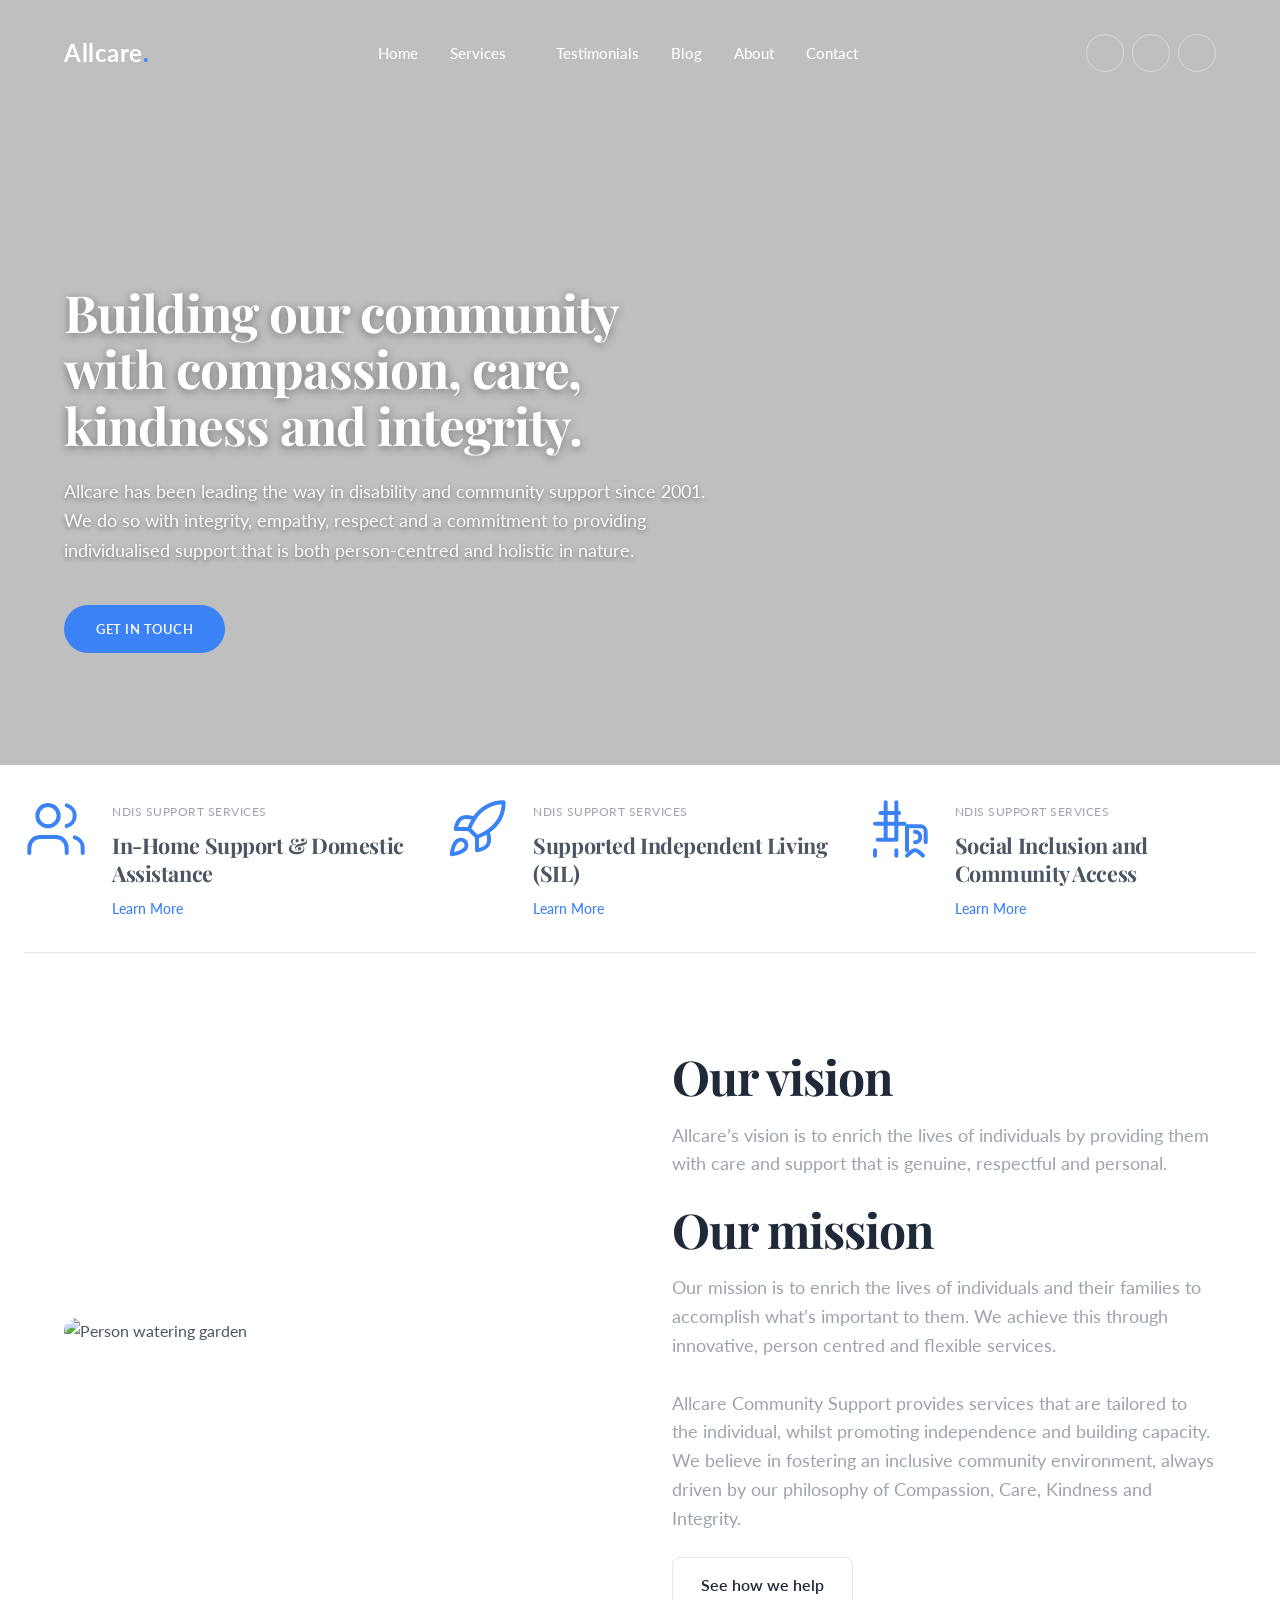
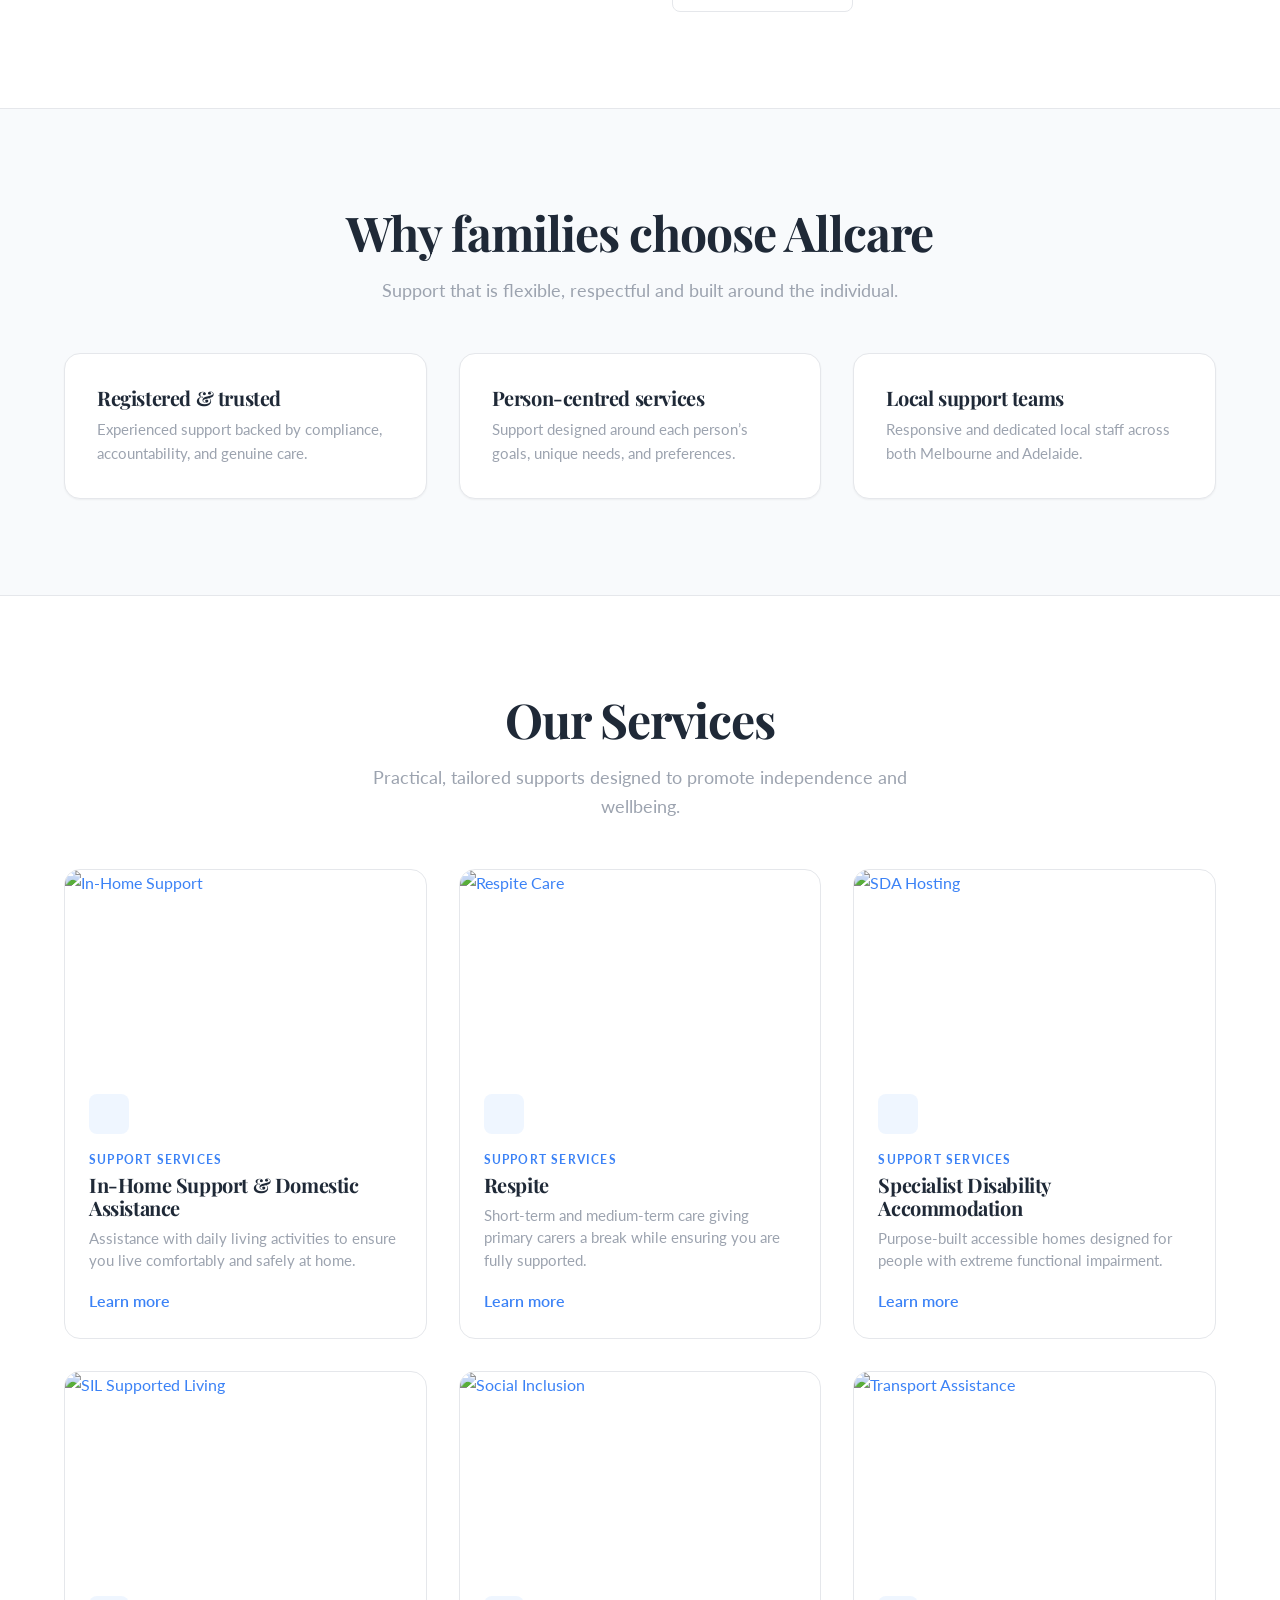
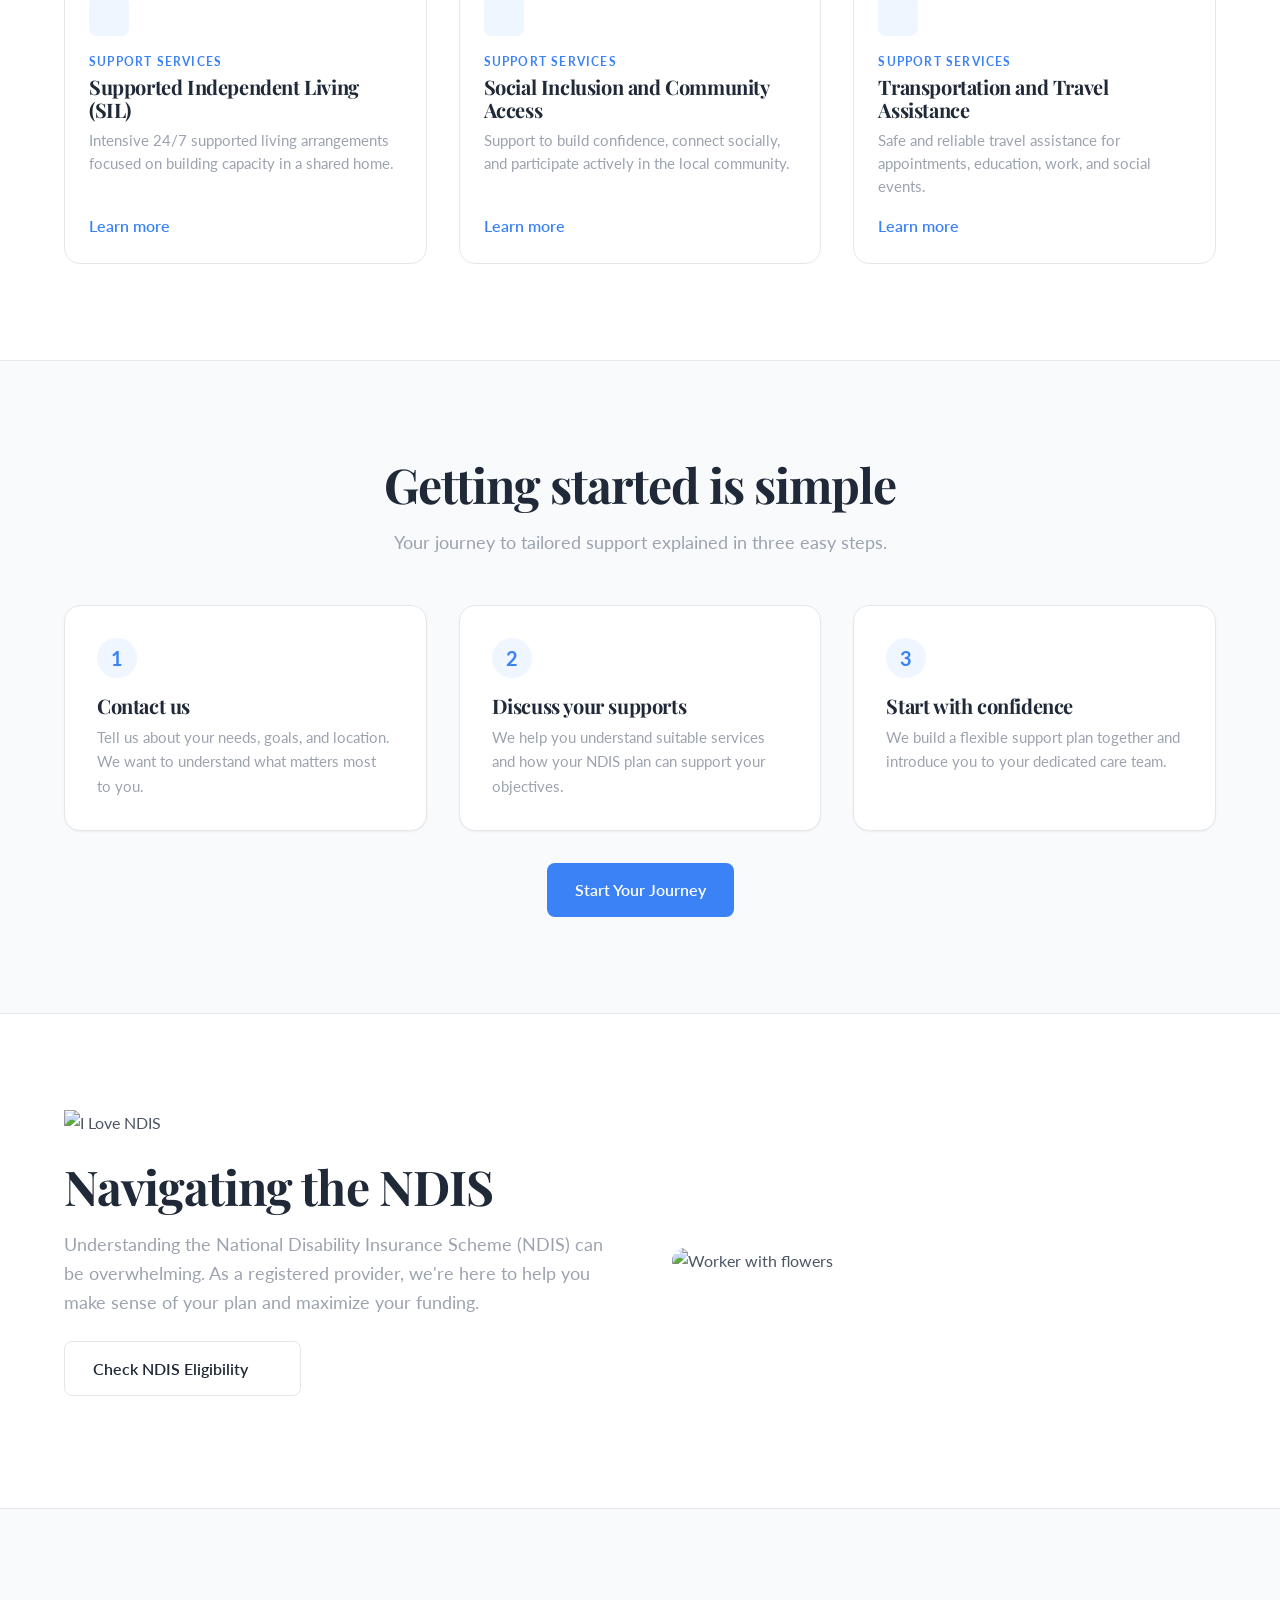
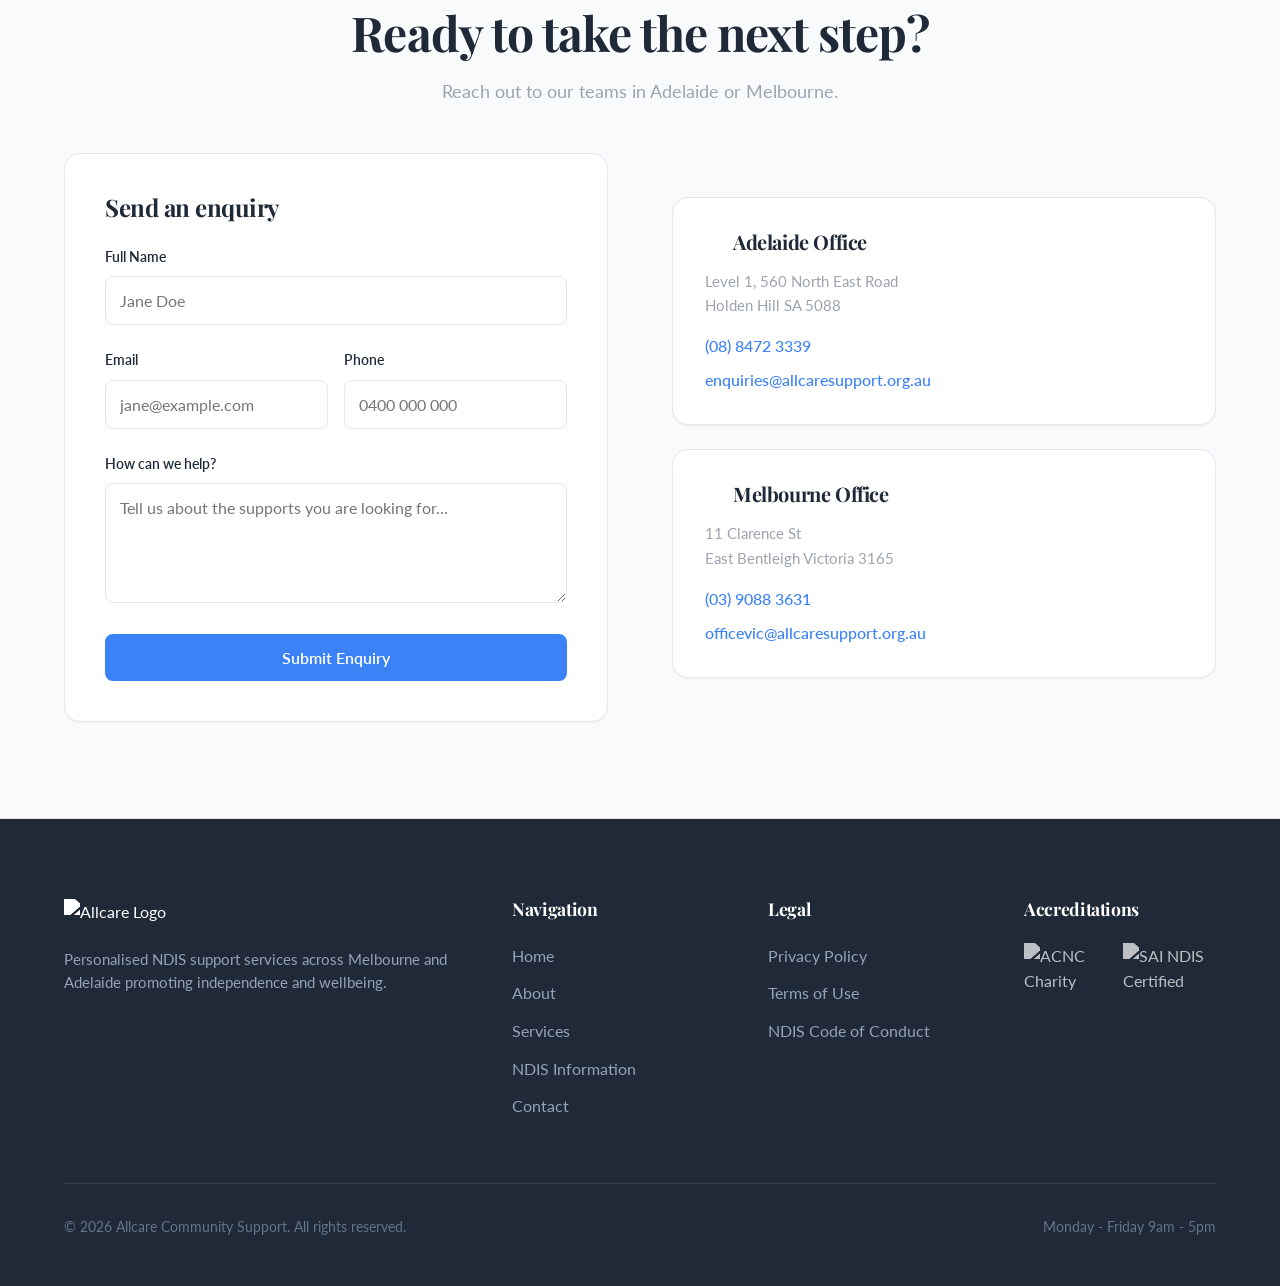
==== commit 17aa24d2: "Update hero text to match live site" ====
--- a/index.html
+++ b/index.html
@@ -23,157 +23,113 @@
 <body>
 
     <!-- Main Navigation -->
-    <header class="header">
-        <!-- Top Bar -->
-        <div class="header-top" style="background: white; border-bottom: 1px solid var(--clr-border);">
-            <div class="container" style="display:flex; justify-content:space-between; align-items:center; padding: 1.5rem 0;">
-                <a href="#home" class="logo" style="text-decoration:none; display:flex; align-items:center; gap:0.5rem;">
-                    <svg width="40" height="40" viewBox="0 0 24 24" fill="none" stroke="var(--clr-primary-500)" stroke-width="2" stroke-linecap="round" stroke-linejoin="round">
-                        <path d="M4.5 16.5c-1.5 1.26-2 5-2 5s3.74-.5 5-2c.71-.84.7-2.13-.09-2.91a2.18 2.18 0 0 0-2.91-.09z"></path>
-                        <path d="m12 15-3-3a22 22 0 0 1 2-3.95A12.88 12.88 0 0 1 22 2c0 2.72-.78 7.5-6 11a22.35 22.35 0 0 1-4 2z"></path>
-                    </svg>
-                    <div style="display:flex; flex-direction:column; line-height:1;">
-                        <span style="font-size:1.8rem; font-weight:800; color:var(--clr-primary-900); font-family:var(--font-heading);">Allcare</span>
-                        <span style="font-size:0.55rem; font-family:var(--font-body); letter-spacing:1.5px; color:var(--clr-primary-500); font-weight:700; text-transform:uppercase;">Disability Support</span>
-                    </div>
-                </a>
-                
-                <div style="display:flex; align-items:center; gap:2rem;">
-                    <div style="display:flex; align-items:center; gap:0.5rem; color:var(--clr-primary-500); font-family:var(--font-body); font-weight:600; font-size:1.1rem;">
-                        <svg width="20" height="20" viewBox="0 0 24 24" fill="none" stroke="currentColor" stroke-width="2" stroke-linecap="round" stroke-linejoin="round" style="color:var(--clr-primary-300);"><path d="M22 16.92v3a2 2 0 0 1-2.18 2 19.79 19.79 0 0 1-8.63-3.07 19.5 19.5 0 0 1-6-6 19.79 19.79 0 0 1-3.07-8.67A2 2 0 0 1 4.11 2h3a2 2 0 0 1 2 1.72 12.84 12.84 0 0 0 .7 2.81 2 2 0 0 1-.45 2.11L8.09 9.91a16 16 0 0 0 6 6l1.27-1.27a2 2 0 0 1 2.11-.45 12.84 12.84 0 0 0 2.81.7A2 2 0 0 1 22 16.92z"></path></svg>
-                        1300 123 456
-                    </div>
-                    <div class="nav-social" style="display:flex; gap:0.5rem;">
-                        <a href="#" class="social-icon top-social" aria-label="Twitter"><i data-lucide="twitter" style="width:16px;"></i></a>
-                        <a href="#" class="social-icon top-social" aria-label="Facebook"><i data-lucide="facebook" style="width:16px;"></i></a>
-                        <a href="#" class="social-icon top-social" aria-label="YouTube"><i data-lucide="youtube" style="width:16px;"></i></a>
-                    </div>
-                </div>
-            </div>
-        </div>
-
-        <!-- Bottom Bar -->
-        <nav class="navbar" id="navbar" style="background: white; position: sticky; top: 0; padding: 1rem 0; box-shadow: var(--shadow-sm);">
-            <div class="container nav-container" style="display:flex; justify-content:space-between; align-items:center;">
-                <div style="width: 150px; display: none;" class="desktop-spacer"></div> <!-- Spacer to help center links -->
-                
-                <div class="nav-links" style="gap: 2.5rem;">
-                    <a href="#home" class="nav-link alt-nav">HOME</a>
-                    <a href="#about" class="nav-link alt-nav">ABOUT US</a>
-                    <a href="#ndis" class="nav-link alt-nav">NDIS INFO</a>
-                    <div class="nav-item">
-                        <a href="#services" class="nav-link alt-nav">SERVICES <i data-lucide="chevron-down" style="width:14px; margin-left:4px;"></i></a>
-                        <div class="nav-dropdown">
-                            <a href="in-home-support.html">In-Home & Domestic Support</a>
-                            <a href="respite-care.html">Respite Care</a>
-                            <a href="sda.html">Specialist Disability Accommodation (SDA)</a>
-                            <a href="sil.html">Supported Independent Living (SIL)</a>
-                            <a href="social-inclusion.html">Social Inclusion</a>
-                            <a href="transport.html">Transport Assistance</a>
-                        </div>
-                    </div>
-                    <a href="#locations" class="nav-link alt-nav">LOCATIONS</a>
-                </div>
-                
-                <div class="nav-actions">
-                    <a href="#contact" class="btn" style="background:#2dd4bf; color:white; padding: 0.75rem 1.5rem; border-radius: 99px; text-transform: uppercase; font-size: 0.75rem; font-weight: 700; letter-spacing: 0.5px;">Make An Enquiry</a>
-                </div>
-                
-                <button class="mobile-menu-toggle" id="mobile-toggle" aria-label="Toggle menu" style="color: var(--clr-primary-900);">
-                    <i data-lucide="menu"></i>
-                </button>
-            </div>
-
-            <!-- Mobile Menu -->
-            <div class="mobile-menu" id="mobile-menu">
-                <a href="#home" class="nav-link alt-nav">HOME</a>
-                <a href="#services" class="nav-link alt-nav">SERVICES</a>
-                <a href="#ndis" class="nav-link alt-nav">NDIS INFO</a>
-                <a href="#about" class="nav-link alt-nav">ABOUT US</a>
-                <a href="#contact" class="nav-link alt-nav">CONTACT</a>
-            </div>
-        </nav>
-    </header>
+    <nav class="navbar" id="navbar">
+        <div class="container nav-container">
+            <a href="#home" class="logo" style="text-decoration:none; font-size:1.5rem; font-weight:700; color:white; font-family:var(--font-body); letter-spacing:0.5px;">
+                Allcare<span style="color:var(--clr-primary-500);">.</span>
+            </a>
+            
+            <div class="nav-links">
+                <a href="#home" class="nav-link">Home</a>
+                <div class="nav-item">
+                    <a href="#services" class="nav-link">Services <i data-lucide="chevron-down" style="width:14px; margin-left:4px;"></i></a>
+                    <div class="nav-dropdown">
+                        <a href="in-home-support.html">In-Home & Domestic Support</a>
+                        <a href="respite-care.html">Respite Care</a>
+                        <a href="sda.html">Specialist Disability Accommodation (SDA)</a>
+                        <a href="sil.html">Supported Independent Living (SIL)</a>
+                        <a href="social-inclusion.html">Social Inclusion</a>
+                        <a href="transport.html">Transport Assistance</a>
+                    </div>
+                </div>
+                <a href="#testimonials" class="nav-link">Testimonials</a>
+                <a href="#blog" class="nav-link">Blog</a>
+                <a href="#about" class="nav-link">About</a>
+                <a href="#contact" class="nav-link">Contact</a>
+            </div>
+            
+            <div class="nav-actions" style="display:flex; gap:0.5rem;">
+                <a href="#" class="social-icon" aria-label="Facebook"><i data-lucide="facebook" style="width:16px;"></i></a>
+                <a href="#" class="social-icon" aria-label="Twitter"><i data-lucide="twitter" style="width:16px;"></i></a>
+                <a href="#" class="social-icon" aria-label="LinkedIn"><i data-lucide="linkedin" style="width:16px;"></i></a>
+            </div>
+
+            <button class="mobile-menu-toggle" id="mobile-toggle" aria-label="Toggle menu">
+                <i data-lucide="menu"></i>
+            </button>
+        </div>
+
+        <!-- Mobile Menu -->
+        <div class="mobile-menu" id="mobile-menu">
+            <a href="#home" class="nav-link">Home</a>
+            <a href="#services" class="nav-link">Services</a>
+            <a href="#testimonials" class="nav-link">Testimonials</a>
+            <a href="#blog" class="nav-link">Blog</a>
+            <a href="#about" class="nav-link">About</a>
+            <a href="#contact" class="nav-link">Contact</a>
+        </div>
+    </nav>
 
     <!-- Hero Section -->
     <section id="home" class="hero" style="background-image: url('https://www.allcaresupport.org.au/_next/image?url=%2F_next%2Fstatic%2Fmedia%2Fhome-vision.0ec2bbb9.jpg&w=1920&q=75');">
         <div class="hero-overlay"></div>
         <div class="container hero-content-container reveal-up">
-            <div class="hero-text-block" style="max-width: 600px; padding-top: 4rem;">
+            <div class="hero-text-block" style="max-width: 650px; padding-top: 4rem;">
                 <!-- Typographic H1 -->
-                <h1 style="font-family: var(--font-heading); font-size: clamp(3rem, 5vw, 4.5rem); font-weight: 700; line-height: 1.1; margin-bottom: 1.5rem; color: white; text-shadow: 0 2px 10px rgba(0,0,0,0.3);">
-                    Disability Support Services
+                <h1 style="font-family: var(--font-heading); font-size: clamp(2.5rem, 4vw, 3.8rem); font-weight: 700; line-height: 1.1; margin-bottom: 1.5rem; color: white; text-shadow: 0 2px 10px rgba(0,0,0,0.4);">
+                    Building our community with compassion, care, kindness and integrity.
                 </h1>
                 
                 <!-- Description -->
-                <p style="font-size: 1.15rem; font-weight: 400; color: rgba(255,255,255,0.95); margin-bottom: 2.5rem; line-height: 1.6; text-shadow: 0 2px 5px rgba(0,0,0,0.3);">
-                    The most reliable NDIS support to empower you and your loved ones.
+                <p style="font-size: 1.15rem; font-weight: 400; color: rgba(255,255,255,0.95); margin-bottom: 2.5rem; line-height: 1.6; text-shadow: 0 2px 5px rgba(0,0,0,0.4);">
+                    Allcare has been leading the way in disability and community support since 2001. We do so with integrity, empathy, respect and a commitment to providing individualised support that is both person-centred and holistic in nature.
                 </p>
                 
                 <!-- CTA -->
-                <a href="#contact" class="btn" style="background:transparent; border: 1px solid white; color:white; padding: 0.85rem 2rem; border-radius: 99px; text-transform: uppercase; font-size: 0.8rem; font-weight: 600; letter-spacing: 0.5px; transition: all 0.3s ease;" onmouseover="this.style.background='white'; this.style.color='var(--clr-primary-900)'" onmouseout="this.style.background='transparent'; this.style.color='white'">Get In Touch</a>
-            </div>
-        </div>
-    </section>
-
-    <!-- Features Blue Strip (5 columns) -->
-    <div class="hero-features-wrap reveal-up" style="background: var(--clr-primary-500); padding: 4rem 0;">
-        <div class="container" style="max-width: 1400px;">
-            <div style="display: grid; grid-template-columns: repeat(5, 1fr); gap: 2rem; text-align: center;">
+                <a href="#contact" class="btn" style="background:var(--clr-primary-500); color:white; padding: 0.85rem 2rem; border-radius: 99px; text-transform: uppercase; font-size: 0.8rem; font-weight: 600; letter-spacing: 0.5px;">Get In Touch</a>
+            </div>
+        </div>
+    </section>
+
+    <!-- Features Overlap (3 columns) -->
+    <div class="hero-features-wrap reveal-up" style="position:relative; z-index:10; margin-top: -3rem; background: white;">
+        <div class="container" style="max-width: 1300px;">
+            <div style="display: grid; grid-template-columns: repeat(3, 1fr); gap: 2rem; padding: 2rem 0; border-bottom: 1px solid var(--clr-border);">
                 
                 <!-- Card 1 -->
-                <div style="display:flex; flex-direction:column; align-items:center;">
-                    <div style="width: 56px; height: 56px; background: white; border-radius: 50%; display: flex; align-items: center; justify-content: center; color: var(--clr-primary-500); margin-bottom: 1.5rem; box-shadow: 0 4px 10px rgba(0,0,0,0.1);">
-                         <i data-lucide="home" style="width: 28px; height: 28px;"></i>
-                    </div>
-                    <span style="font-size:0.75rem; color:white; text-transform:uppercase; letter-spacing:0.5px; margin-bottom: 0.5rem; font-weight:600;">Long Term Support</span>
-                    <h3 style="font-family:var(--font-heading); font-size:1.15rem; color:white; margin:0 0 0.75rem; line-height:1.3;">In-Home Care</h3>
-                    <div style="width: 15px; height: 2px; background: white; margin-bottom: 1rem; opacity: 0.5; border-radius: 2px;"></div>
-                    <p style="font-size:0.85rem; color:white; opacity:0.9; line-height: 1.5; font-family:var(--font-body);">Assistance with daily living activities for extra comfort.</p>
+                <div style="display:flex; gap: 1.5rem; align-items:flex-start;">
+                    <div style="color:var(--clr-primary-500);">
+                         <svg width="64" height="64" viewBox="0 0 24 24" fill="none" stroke="currentColor" stroke-width="1.5" stroke-linecap="round" stroke-linejoin="round"><path d="M16 21v-2a4 4 0 0 0-4-4H6a4 4 0 0 0-4 4v2"></path><circle cx="9" cy="7" r="4"></circle><path d="M22 21v-2a4 4 0 0 0-3-3.87"></path><path d="M16 3.13a4 4 0 0 1 0 7.75"></path></svg>
+                    </div>
+                    <div>
+                        <span style="font-size:0.75rem; color:var(--clr-text-muted); text-transform:uppercase; letter-spacing:0.5px;">NDIS Support Services</span>
+                        <h3 style="font-family:var(--font-heading); font-size:1.35rem; color:var(--clr-text-main); margin:0.5rem 0 0.5rem; line-height:1.3;">In-Home Support & Domestic Assistance</h3>
+                        <a href="in-home-support.html" style="color:var(--clr-primary-500); font-size:0.85rem; text-decoration:none; font-weight:500;">Learn More</a>
+                    </div>
                 </div>
 
                 <!-- Card 2 -->
-                <div style="display:flex; flex-direction:column; align-items:center;">
-                    <div style="width: 56px; height: 56px; background: white; border-radius: 50%; display: flex; align-items: center; justify-content: center; color: var(--clr-primary-500); margin-bottom: 1.5rem; box-shadow: 0 4px 10px rgba(0,0,0,0.1);">
-                         <i data-lucide="coffee" style="width: 28px; height: 28px;"></i>
-                    </div>
-                    <span style="font-size:0.75rem; color:white; text-transform:uppercase; letter-spacing:0.5px; margin-bottom: 0.5rem; font-weight:600;">Skilled Services</span>
-                    <h3 style="font-family:var(--font-heading); font-size:1.15rem; color:white; margin:0 0 0.75rem; line-height:1.3;">Respite Care</h3>
-                    <div style="width: 15px; height: 2px; background: white; margin-bottom: 1rem; opacity: 0.5; border-radius: 2px;"></div>
-                    <p style="font-size:0.85rem; color:white; opacity:0.9; line-height: 1.5; font-family:var(--font-body);">Short and medium-term care giving primary carers a break.</p>
+                <div style="display:flex; gap: 1.5rem; align-items:flex-start;">
+                    <div style="color:var(--clr-primary-500);">
+                        <svg width="64" height="64" viewBox="0 0 24 24" fill="none" stroke="currentColor" stroke-width="1.5" stroke-linecap="round" stroke-linejoin="round"><path d="M4.5 16.5c-1.5 1.26-2 5-2 5s3.74-.5 5-2c.71-.84.7-2.13-.09-2.91a2.18 2.18 0 0 0-2.91-.09z"></path><path d="m12 15-3-3a22 22 0 0 1 2-3.95A12.88 12.88 0 0 1 22 2c0 2.72-.78 7.5-6 11a22.35 22.35 0 0 1-4 2z"></path><path d="M9 12H4s.55-3.03 2-4c1.62-1.08 5 0 5 0"></path><path d="M12 15v5s3.03-.55 4-2c1.08-1.62 0-5 0-5"></path></svg>
+                    </div>
+                    <div>
+                        <span style="font-size:0.75rem; color:var(--clr-text-muted); text-transform:uppercase; letter-spacing:0.5px;">NDIS Support Services</span>
+                        <h3 style="font-family:var(--font-heading); font-size:1.35rem; color:var(--clr-text-main); margin:0.5rem 0 0.5rem; line-height:1.3;">Supported Independent Living (SIL)</h3>
+                        <a href="sil.html" style="color:var(--clr-primary-500); font-size:0.85rem; text-decoration:none; font-weight:500;">Learn More</a>
+                    </div>
                 </div>
 
                 <!-- Card 3 -->
-                <div style="display:flex; flex-direction:column; align-items:center;">
-                    <div style="width: 56px; height: 56px; background: white; border-radius: 50%; display: flex; align-items: center; justify-content: center; color: var(--clr-primary-500); margin-bottom: 1.5rem; box-shadow: 0 4px 10px rgba(0,0,0,0.1);">
-                         <i data-lucide="building-2" style="width: 28px; height: 28px;"></i>
-                    </div>
-                    <span style="font-size:0.75rem; color:white; text-transform:uppercase; letter-spacing:0.5px; margin-bottom: 0.5rem; font-weight:600;">Specialist Housing</span>
-                    <h3 style="font-family:var(--font-heading); font-size:1.15rem; color:white; margin:0 0 0.75rem; line-height:1.3;">SDA Housing</h3>
-                    <div style="width: 15px; height: 2px; background: white; margin-bottom: 1rem; opacity: 0.5; border-radius: 2px;"></div>
-                    <p style="font-size:0.85rem; color:white; opacity:0.9; line-height: 1.5; font-family:var(--font-body);">Purpose-built accessible homes for functional impairment.</p>
-                </div>
-
-                <!-- Card 4 -->
-                <div style="display:flex; flex-direction:column; align-items:center;">
-                    <div style="width: 56px; height: 56px; background: white; border-radius: 50%; display: flex; align-items: center; justify-content: center; color: var(--clr-primary-500); margin-bottom: 1.5rem; box-shadow: 0 4px 10px rgba(0,0,0,0.1);">
-                         <i data-lucide="users" style="width: 28px; height: 28px;"></i>
-                    </div>
-                    <span style="font-size:0.75rem; color:white; text-transform:uppercase; letter-spacing:0.5px; margin-bottom: 0.5rem; font-weight:600;">Supported Living</span>
-                    <h3 style="font-family:var(--font-heading); font-size:1.15rem; color:white; margin:0 0 0.75rem; line-height:1.3;">SIL Services</h3>
-                    <div style="width: 15px; height: 2px; background: white; margin-bottom: 1rem; opacity: 0.5; border-radius: 2px;"></div>
-                    <p style="font-size:0.85rem; color:white; opacity:0.9; line-height: 1.5; font-family:var(--font-body);">Intensive 24/7 supported living arrangements focused on capacity.</p>
-                </div>
-
-                <!-- Card 5 -->
-                <div style="display:flex; flex-direction:column; align-items:center;">
-                    <div style="width: 56px; height: 56px; background: white; border-radius: 50%; display: flex; align-items: center; justify-content: center; color: var(--clr-primary-500); margin-bottom: 1.5rem; box-shadow: 0 4px 10px rgba(0,0,0,0.1);">
-                         <i data-lucide="heart-handshake" style="width: 28px; height: 28px;"></i>
-                    </div>
-                    <span style="font-size:0.75rem; color:white; text-transform:uppercase; letter-spacing:0.5px; margin-bottom: 0.5rem; font-weight:600;">Community Access</span>
-                    <h3 style="font-family:var(--font-heading); font-size:1.15rem; color:white; margin:0 0 0.75rem; line-height:1.3;">Social Inclusion</h3>
-                    <div style="width: 15px; height: 2px; background: white; margin-bottom: 1rem; opacity: 0.5; border-radius: 2px;"></div>
-                    <p style="font-size:0.85rem; color:white; opacity:0.9; line-height: 1.5; font-family:var(--font-body);">Support to build confidence, connect socially, and participate.</p>
+                <div style="display:flex; gap: 1.5rem; align-items:flex-start;">
+                    <div style="color:var(--clr-primary-500);">
+                         <svg width="64" height="64" viewBox="0 0 24 24" fill="none" stroke="currentColor" stroke-width="1.5" stroke-linecap="round" stroke-linejoin="round"><path d="M3 10h11"></path><path d="M5 6h7"></path><path d="M7 2v14"></path><path d="M11 2v14"></path><path d="M4 16h6"></path><path d="M3 20v2"></path><path d="M11 20v2"></path><path d="M22 17v-4a2 2 0 0 0-2-2h-5v9"></path><path d="M18 17a2 2 0 1 0 0-4"></path><path d="M15 22s2-2 3-2 3 2 3 2"></path></svg>
+                    </div>
+                    <div>
+                        <span style="font-size:0.75rem; color:var(--clr-text-muted); text-transform:uppercase; letter-spacing:0.5px;">NDIS Support Services</span>
+                        <h3 style="font-family:var(--font-heading); font-size:1.35rem; color:var(--clr-text-main); margin:0.5rem 0 0.5rem; line-height:1.3;">Social Inclusion and Community Access</h3>
+                        <a href="social-inclusion.html" style="color:var(--clr-primary-500); font-size:0.85rem; text-decoration:none; font-weight:500;">Learn More</a>
+                    </div>
                 </div>
 
             </div>
@@ -188,12 +144,14 @@
             </div>
 
             <div class="reveal-up dl-1">
-                <h2 class="section-title">Enriching lives since 2001</h2>
+                <h2 class="section-title">Our vision</h2>
                 <p class="section-desc mb-6">
-                    We provide genuine, respectful, and person-centred support for people living with disability, helping each person build independence and confidence in everyday life.
+                    Allcare’s vision is to enrich the lives of individuals by providing them with care and support that is genuine, respectful and personal.
                 </p>
+                <h2 class="section-title">Our mission</h2>
                 <p class="section-desc mb-6">
-                    Our mission is to help individuals and their families accomplish what matters most to them. We do this by delivering high-quality, flexible support across the home and community, always focusing on your unique goals.
+                    Our mission is to enrich the lives of individuals and their families to accomplish what’s important to them. We achieve this through innovative, person centred and flexible services.<br><br>
+                    Allcare Community Support provides services that are tailored to the individual, whilst promoting independence and building capacity. We believe in fostering an inclusive community environment, always driven by our philosophy of Compassion, Care, Kindness and Integrity.
                 </p>
                 <a href="#services" class="btn btn-outline">See how we help</a>
             </div>
@@ -244,8 +202,8 @@
                     </div>
                     <div class="service-card-content">
                         <div class="service-card-icon"><i data-lucide="home"></i></div>
-                        <span style="color:var(--clr-primary-500); font-size:0.75rem; font-weight:700; text-transform:uppercase; letter-spacing:0.1em; display:block; margin-bottom:0.25rem;">Daily Living & Support</span>
-                        <h3>In-Home & Domestic Support</h3>
+                        <span style="color:var(--clr-primary-500); font-size:0.75rem; font-weight:700; text-transform:uppercase; letter-spacing:0.1em; display:block; margin-bottom:0.25rem;">Support Services</span>
+                        <h3>In-Home Support & Domestic Assistance</h3>
                         <p>Assistance with daily living activities to ensure you live comfortably and safely at home.</p>
                         <span class="service-link" style="display:inline-flex; align-items:center; gap:0.25rem;">Learn more <i data-lucide="arrow-right" style="width:16px;"></i></span>
                     </div>
@@ -257,8 +215,8 @@
                     </div>
                     <div class="service-card-content">
                         <div class="service-card-icon"><i data-lucide="sun"></i></div>
-                        <span style="color:var(--clr-primary-500); font-size:0.75rem; font-weight:700; text-transform:uppercase; letter-spacing:0.1em; display:block; margin-bottom:0.25rem;">Daily Living & Support</span>
-                        <h3>Respite Care</h3>
+                        <span style="color:var(--clr-primary-500); font-size:0.75rem; font-weight:700; text-transform:uppercase; letter-spacing:0.1em; display:block; margin-bottom:0.25rem;">Support Services</span>
+                        <h3>Respite</h3>
                         <p>Short-term and medium-term care giving primary carers a break while ensuring you are fully supported.</p>
                         <span class="service-link" style="display:inline-flex; align-items:center; gap:0.25rem;">Learn more <i data-lucide="arrow-right" style="width:16px;"></i></span>
                     </div>
@@ -271,7 +229,7 @@
                     </div>
                     <div class="service-card-content">
                         <div class="service-card-icon"><i data-lucide="building"></i></div>
-                        <span style="color:var(--clr-primary-500); font-size:0.75rem; font-weight:700; text-transform:uppercase; letter-spacing:0.1em; display:block; margin-bottom:0.25rem;">Specialist Housing</span>
+                        <span style="color:var(--clr-primary-500); font-size:0.75rem; font-weight:700; text-transform:uppercase; letter-spacing:0.1em; display:block; margin-bottom:0.25rem;">Support Services</span>
                         <h3>Specialist Disability Accommodation</h3>
                         <p>Purpose-built accessible homes designed for people with extreme functional impairment.</p>
                         <span class="service-link" style="display:inline-flex; align-items:center; gap:0.25rem;">Learn more <i data-lucide="arrow-right" style="width:16px;"></i></span>
@@ -284,8 +242,8 @@
                     </div>
                     <div class="service-card-content">
                         <div class="service-card-icon"><i data-lucide="key"></i></div>
-                        <span style="color:var(--clr-primary-500); font-size:0.75rem; font-weight:700; text-transform:uppercase; letter-spacing:0.1em; display:block; margin-bottom:0.25rem;">Specialist Housing</span>
-                        <h3>Supported Independent Living</h3>
+                        <span style="color:var(--clr-primary-500); font-size:0.75rem; font-weight:700; text-transform:uppercase; letter-spacing:0.1em; display:block; margin-bottom:0.25rem;">Support Services</span>
+                        <h3>Supported Independent Living (SIL)</h3>
                         <p>Intensive 24/7 supported living arrangements focused on building capacity in a shared home.</p>
                         <span class="service-link" style="display:inline-flex; align-items:center; gap:0.25rem;">Learn more <i data-lucide="arrow-right" style="width:16px;"></i></span>
                     </div>
@@ -298,8 +256,8 @@
                     </div>
                     <div class="service-card-content">
                         <div class="service-card-icon"><i data-lucide="users"></i></div>
-                        <span style="color:var(--clr-primary-500); font-size:0.75rem; font-weight:700; text-transform:uppercase; letter-spacing:0.1em; display:block; margin-bottom:0.25rem;">Community & Access</span>
-                        <h3>Social Inclusion</h3>
+                        <span style="color:var(--clr-primary-500); font-size:0.75rem; font-weight:700; text-transform:uppercase; letter-spacing:0.1em; display:block; margin-bottom:0.25rem;">Support Services</span>
+                        <h3>Social Inclusion and Community Access</h3>
                         <p>Support to build confidence, connect socially, and participate actively in the local community.</p>
                         <span class="service-link" style="display:inline-flex; align-items:center; gap:0.25rem;">Learn more <i data-lucide="arrow-right" style="width:16px;"></i></span>
                     </div>
@@ -311,8 +269,8 @@
                     </div>
                     <div class="service-card-content">
                         <div class="service-card-icon"><i data-lucide="car"></i></div>
-                        <span style="color:var(--clr-primary-500); font-size:0.75rem; font-weight:700; text-transform:uppercase; letter-spacing:0.1em; display:block; margin-bottom:0.25rem;">Community & Access</span>
-                        <h3>Transport Assistance</h3>
+                        <span style="color:var(--clr-primary-500); font-size:0.75rem; font-weight:700; text-transform:uppercase; letter-spacing:0.1em; display:block; margin-bottom:0.25rem;">Support Services</span>
+                        <h3>Transportation and Travel Assistance</h3>
                         <p>Safe and reliable travel assistance for appointments, education, work, and social events.</p>
                         <span class="service-link" style="display:inline-flex; align-items:center; gap:0.25rem;">Learn more <i data-lucide="arrow-right" style="width:16px;"></i></span>
                     </div>
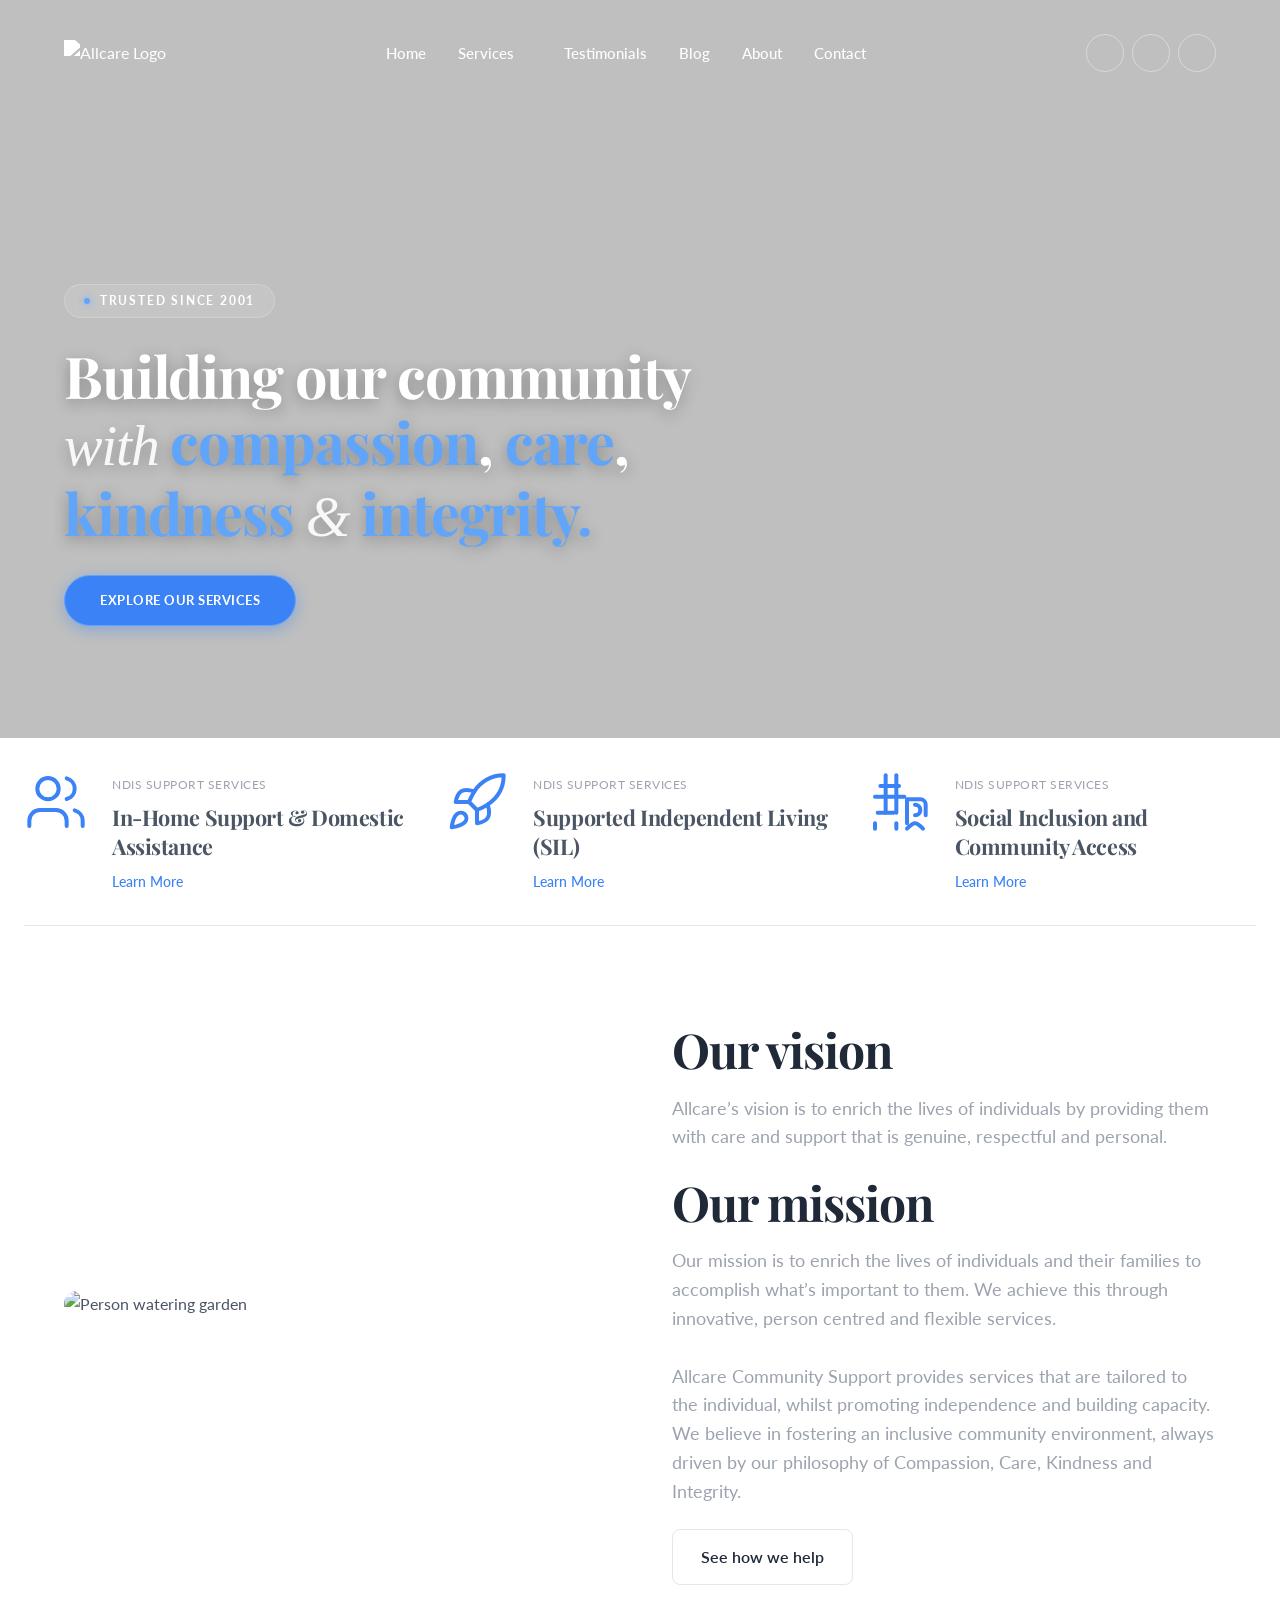
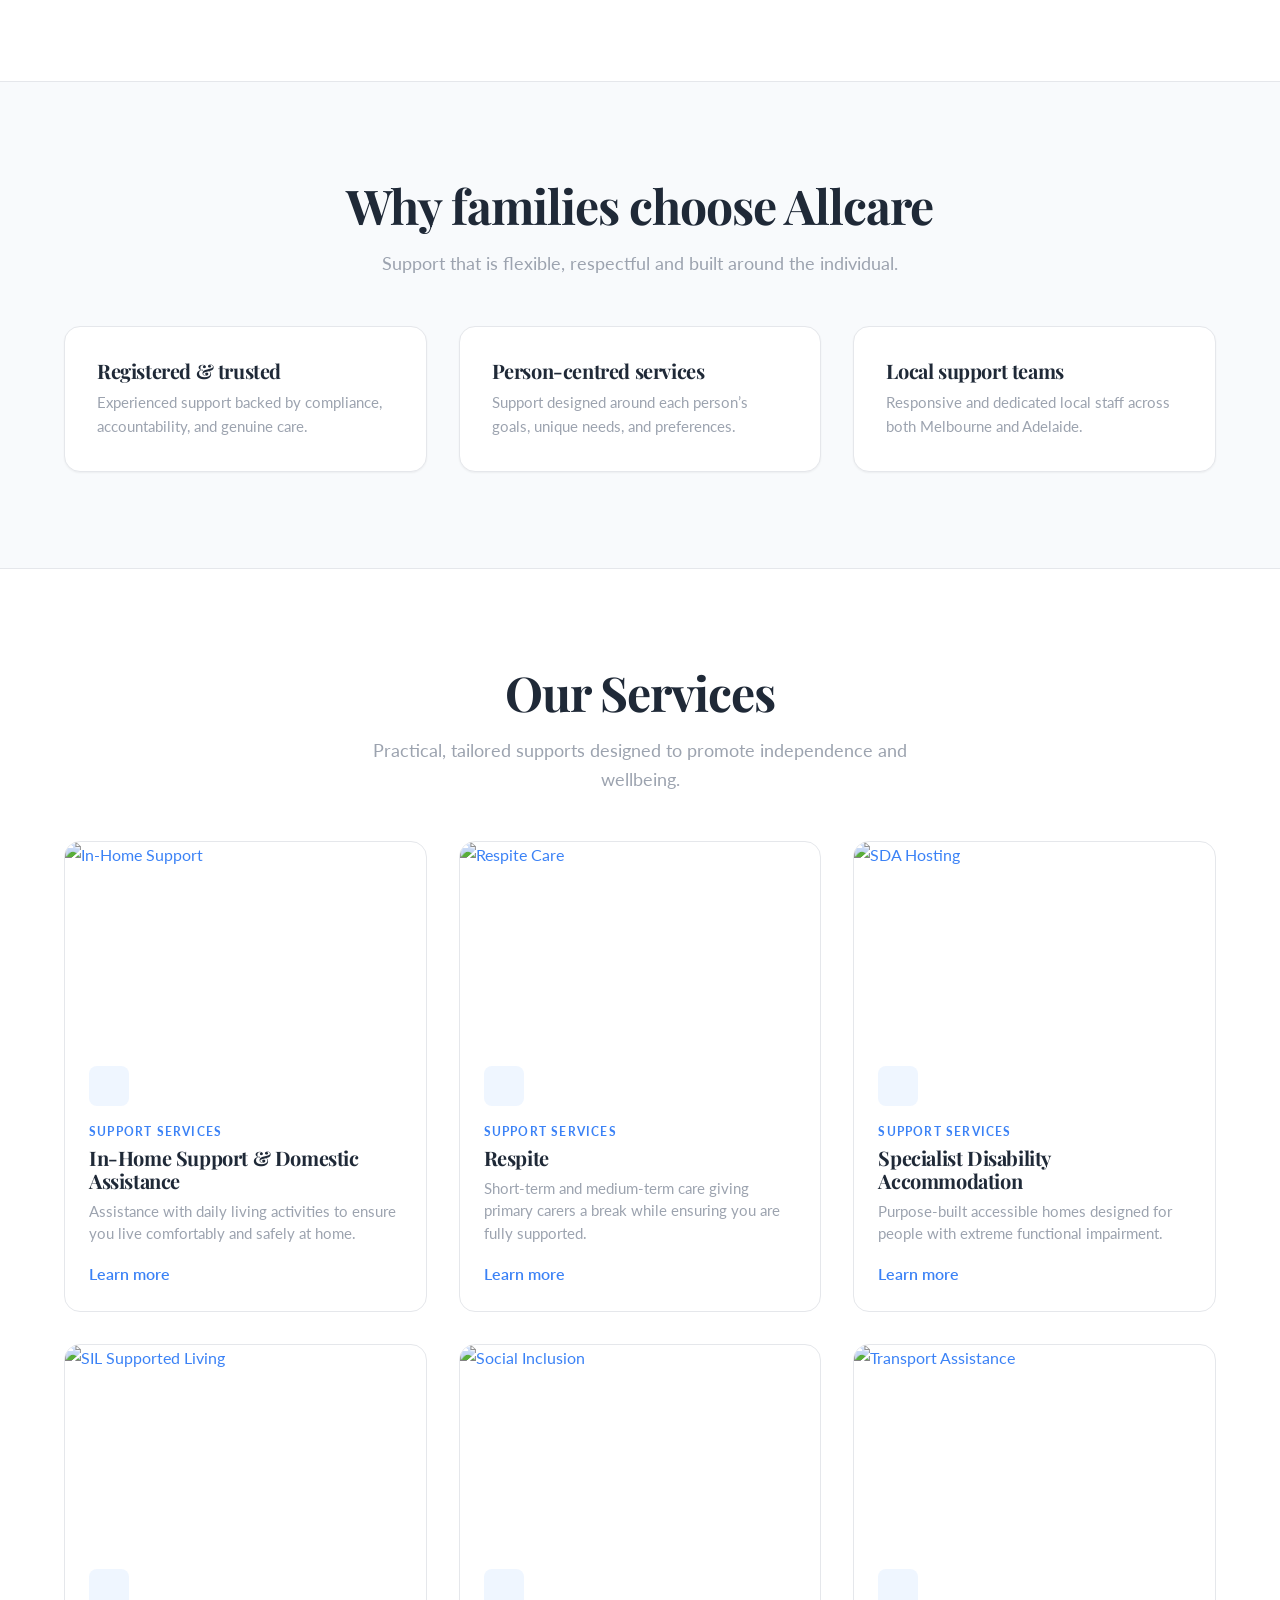
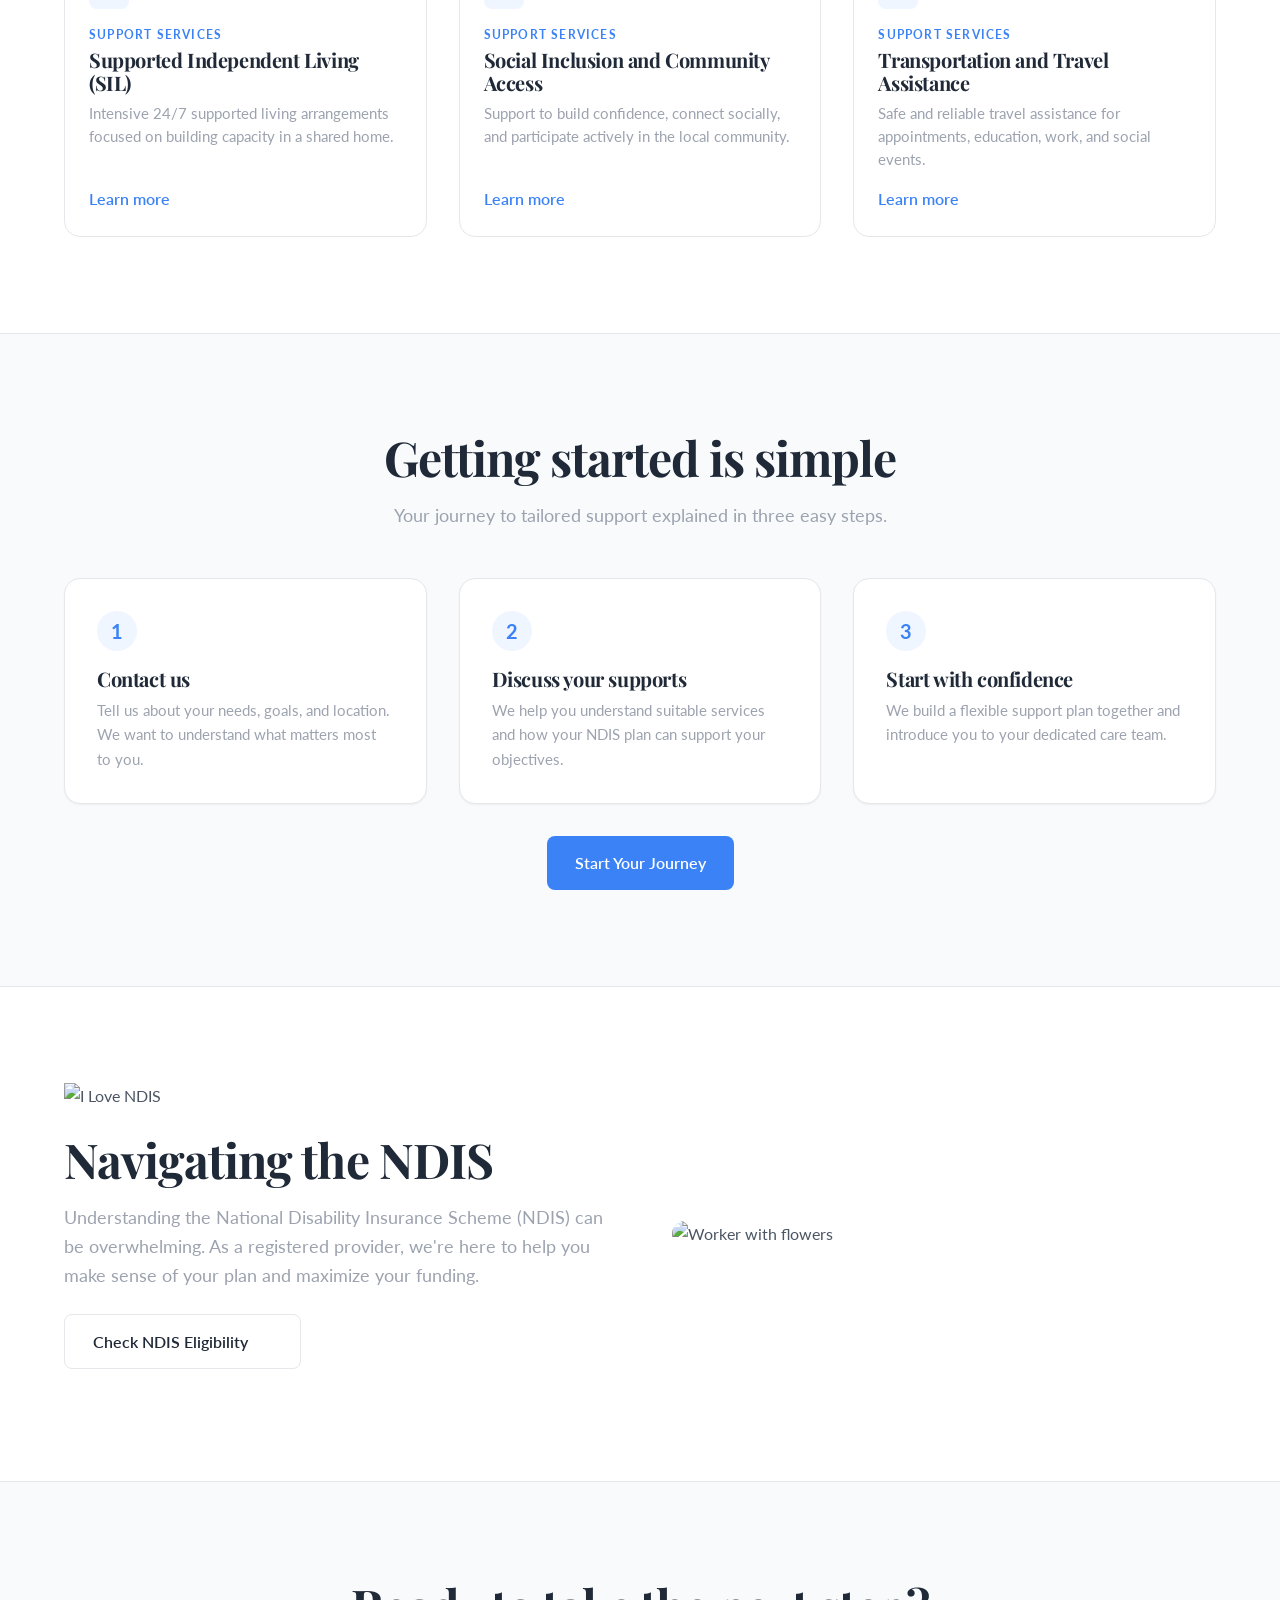
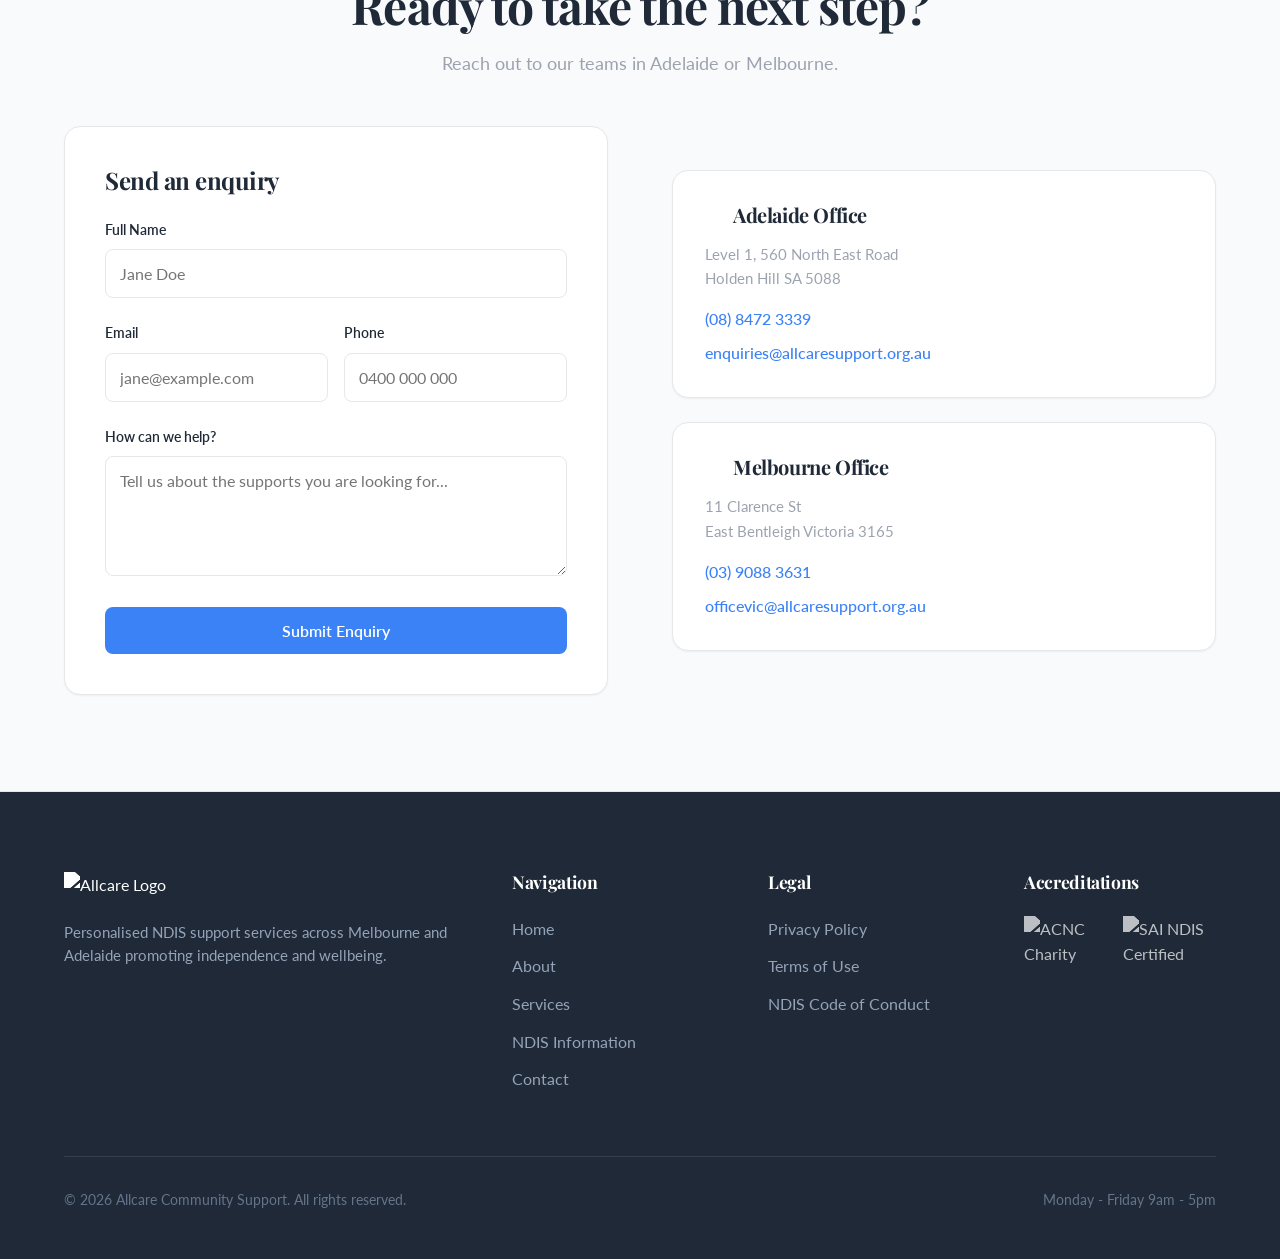
==== commit 7742f0ab: "Remove hero description text" ====
--- a/index.html
+++ b/index.html
@@ -25,8 +25,8 @@
     <!-- Main Navigation -->
     <nav class="navbar" id="navbar">
         <div class="container nav-container">
-            <a href="#home" class="logo" style="text-decoration:none; font-size:1.5rem; font-weight:700; color:white; font-family:var(--font-body); letter-spacing:0.5px;">
-                Allcare<span style="color:var(--clr-primary-500);">.</span>
+            <a href="#home" class="logo">
+                <img src="https://www.allcaresupport.org.au/_next/static/media/all-care-logo.a173fae4.svg" alt="Allcare Logo">
             </a>
             
             <div class="nav-links">
@@ -75,18 +75,25 @@
         <div class="hero-overlay"></div>
         <div class="container hero-content-container reveal-up">
             <div class="hero-text-block" style="max-width: 650px; padding-top: 4rem;">
-                <!-- Typographic H1 -->
-                <h1 style="font-family: var(--font-heading); font-size: clamp(2.5rem, 4vw, 3.8rem); font-weight: 700; line-height: 1.1; margin-bottom: 1.5rem; color: white; text-shadow: 0 2px 10px rgba(0,0,0,0.4);">
-                    Building our community with compassion, care, kindness and integrity.
+                <!-- Elegant Kicker Badge -->
+                <div style="display:inline-flex; align-items:center; gap:0.6rem; background:rgba(255,255,255,0.1); backdrop-filter:blur(8px); -webkit-backdrop-filter:blur(8px); padding:0.4rem 1.2rem; border-radius:100px; margin-bottom:1.5rem; border:1px solid rgba(255,255,255,0.2);">
+                    <div style="width:6px; height:6px; background:var(--clr-primary-300); border-radius:50%; box-shadow:0 0 8px var(--clr-primary-300);"></div>
+                    <span style="font-family:var(--font-body); font-size:0.75rem; font-weight:700; letter-spacing:0.15em; color:white; text-transform:uppercase;">Trusted Since 2001</span>
+                </div>
+
+                <!-- Typographic H1 with Creative Emphasis -->
+                <h1 style="font-family: var(--font-heading); font-size: clamp(2.8rem, 4.5vw, 4.2rem); font-weight: 700; line-height: 1.15; margin-bottom: 1.5rem; color: white; text-shadow: 0 4px 15px rgba(0,0,0,0.3);">
+                    Building our community<br> 
+                    <span style="font-style: italic; font-weight: 400; opacity: 0.9;">with</span> 
+                    <span style="color: var(--clr-primary-300);">compassion</span>, 
+                    <span style="color: var(--clr-primary-300);">care</span>,<br>
+                    <span style="color: var(--clr-primary-300);">kindness</span> 
+                    <span style="font-style: italic; font-weight: 400; opacity: 0.9;">&amp;</span> 
+                    <span style="color: var(--clr-primary-300);">integrity.</span>
                 </h1>
                 
-                <!-- Description -->
-                <p style="font-size: 1.15rem; font-weight: 400; color: rgba(255,255,255,0.95); margin-bottom: 2.5rem; line-height: 1.6; text-shadow: 0 2px 5px rgba(0,0,0,0.4);">
-                    Allcare has been leading the way in disability and community support since 2001. We do so with integrity, empathy, respect and a commitment to providing individualised support that is both person-centred and holistic in nature.
-                </p>
-                
-                <!-- CTA -->
-                <a href="#contact" class="btn" style="background:var(--clr-primary-500); color:white; padding: 0.85rem 2rem; border-radius: 99px; text-transform: uppercase; font-size: 0.8rem; font-weight: 600; letter-spacing: 0.5px;">Get In Touch</a>
+                <!-- Enhanced CTA -->
+                <a href="#services" class="btn" style="background:var(--clr-primary-500); color:white; padding: 0.9rem 2.2rem; border-radius: 99px; text-transform: uppercase; font-size: 0.8rem; font-weight: 700; letter-spacing: 0.5px; border: 1px solid var(--clr-primary-300); box-shadow: 0 4px 15px rgba(59, 130, 246, 0.4);">Explore Our Services</a>
             </div>
         </div>
     </section>
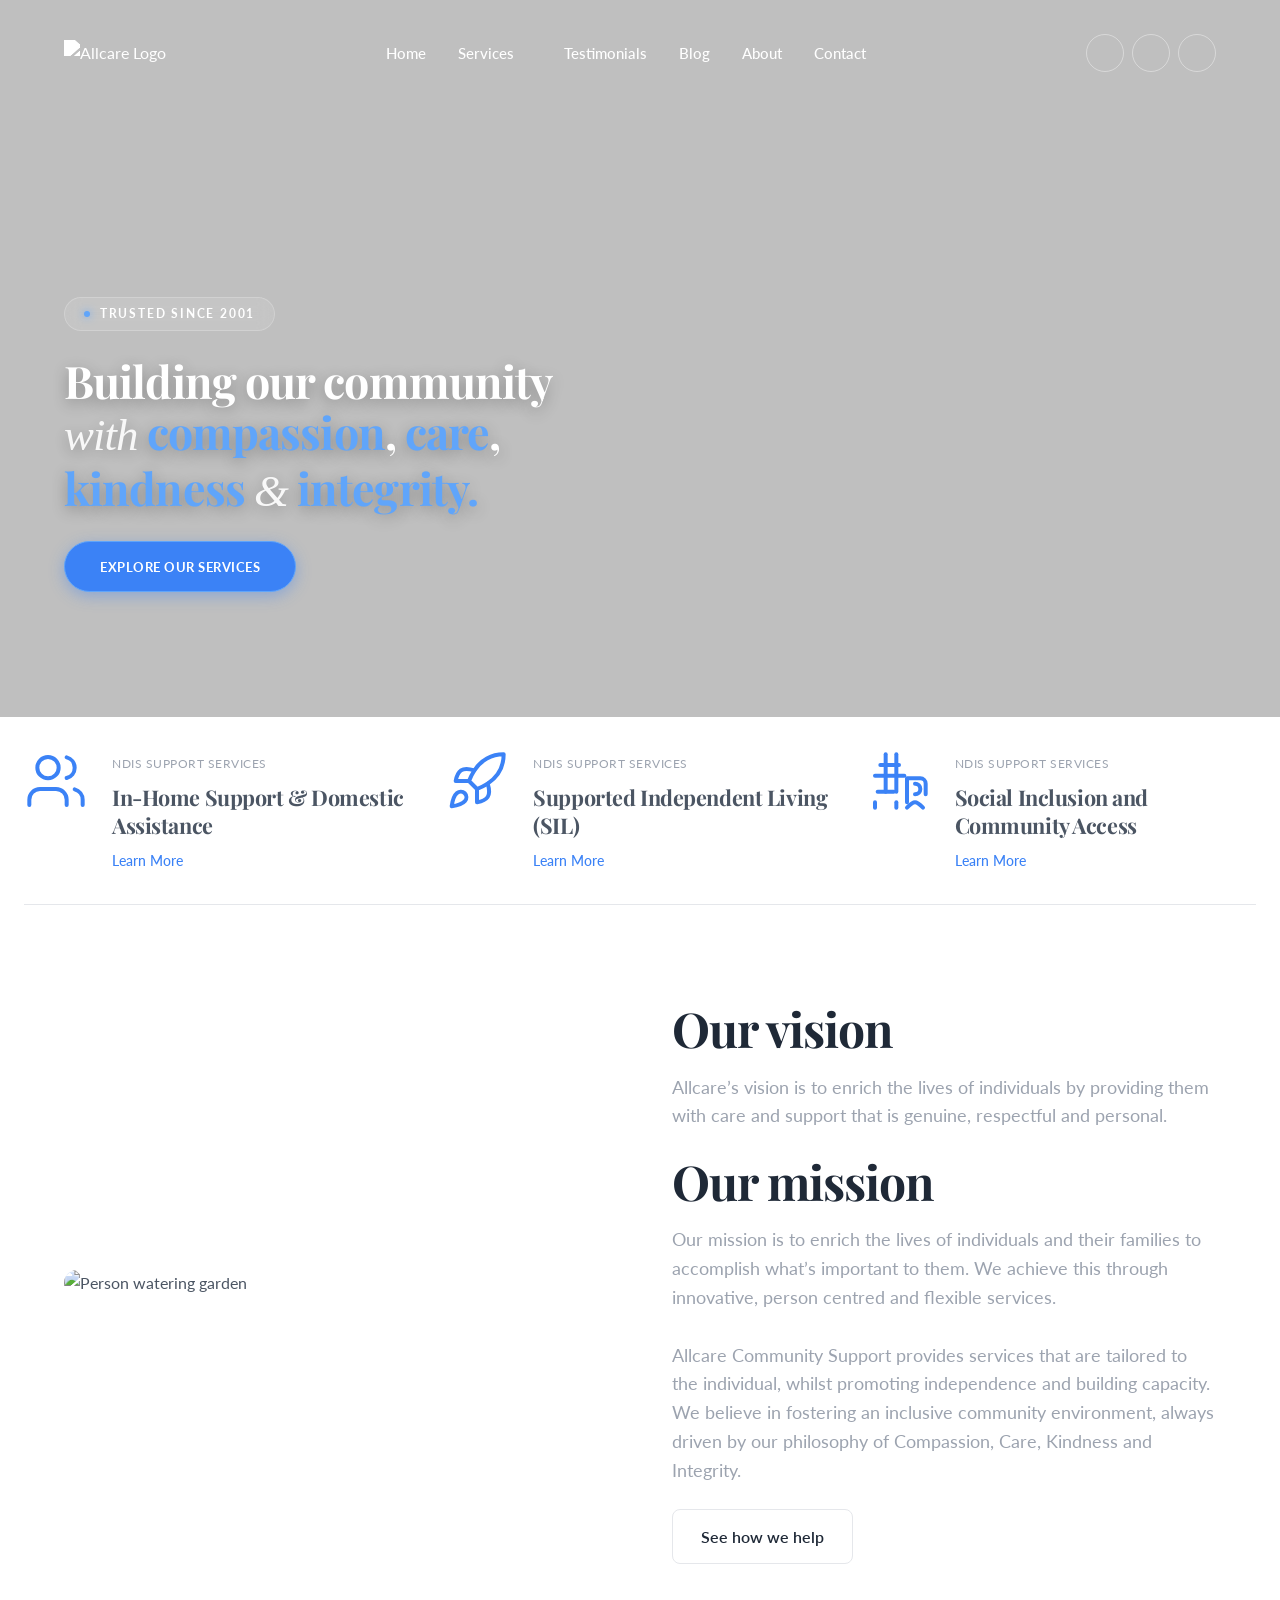
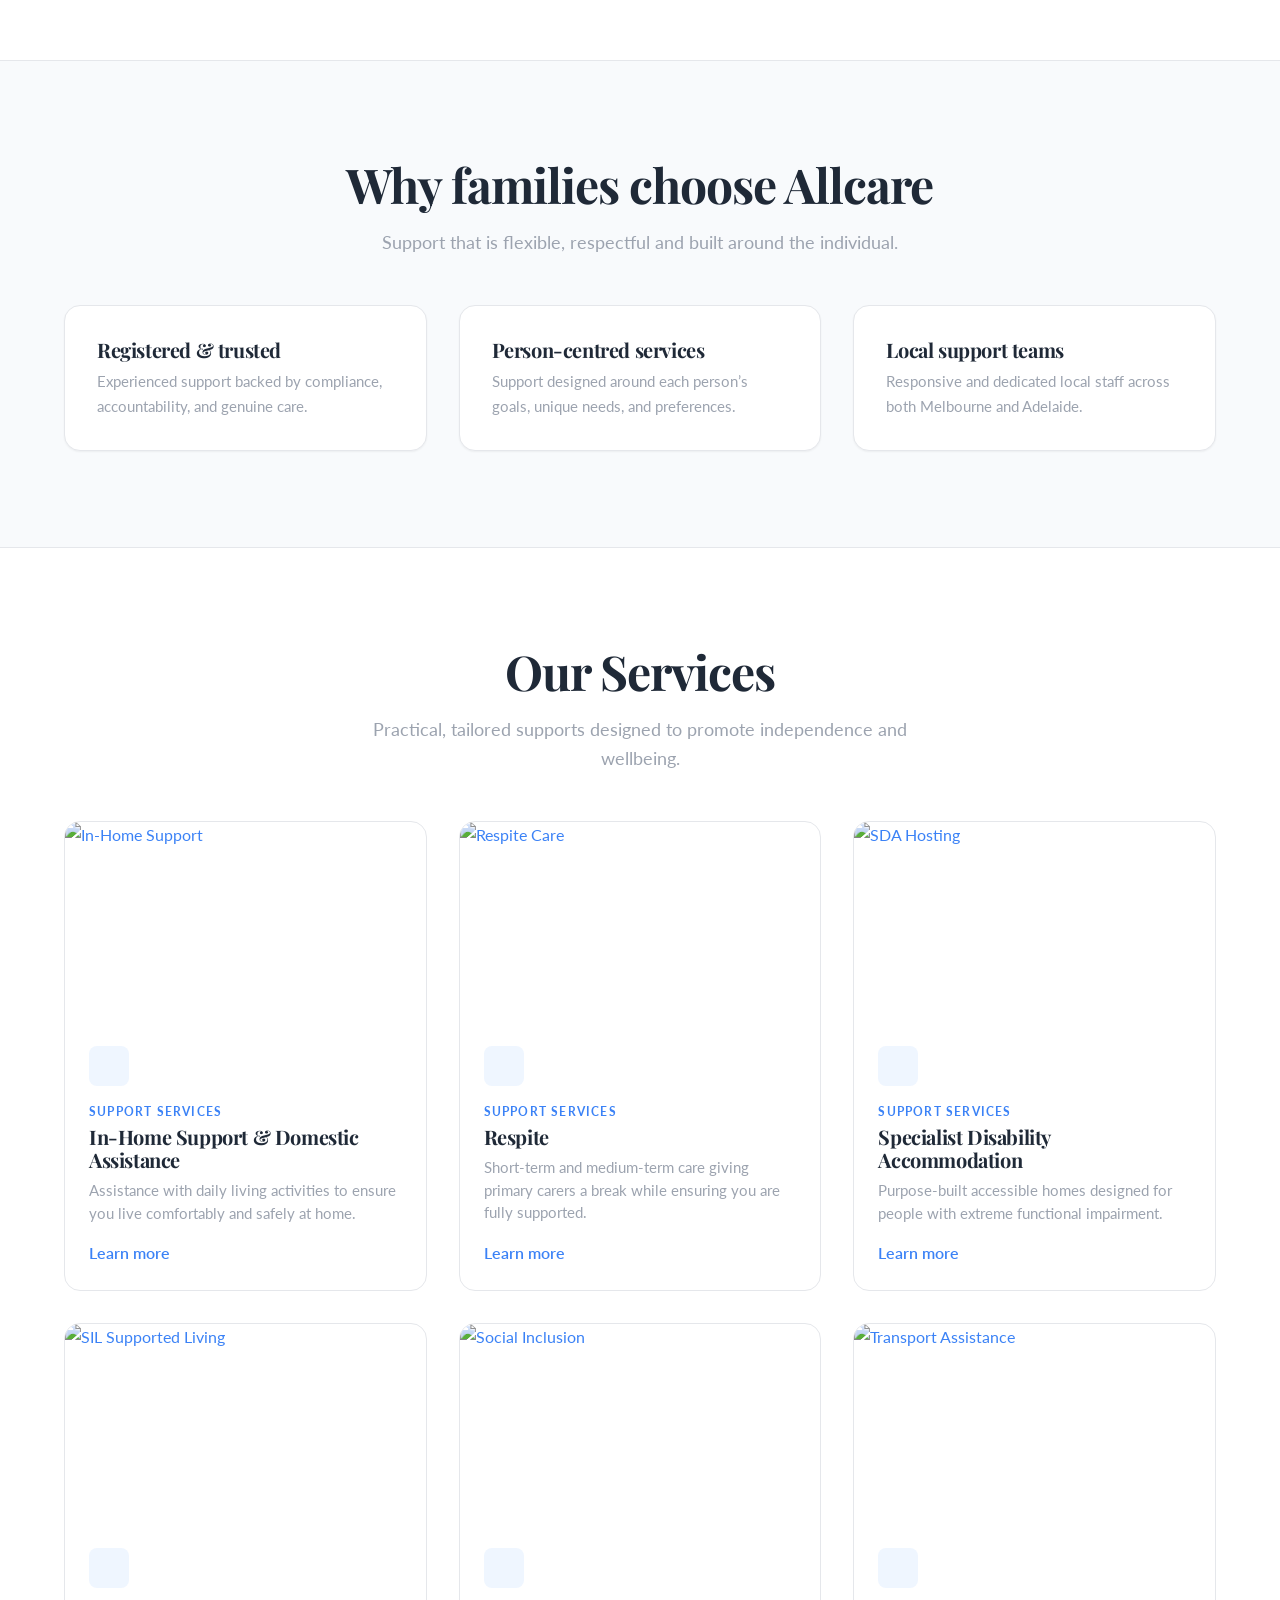
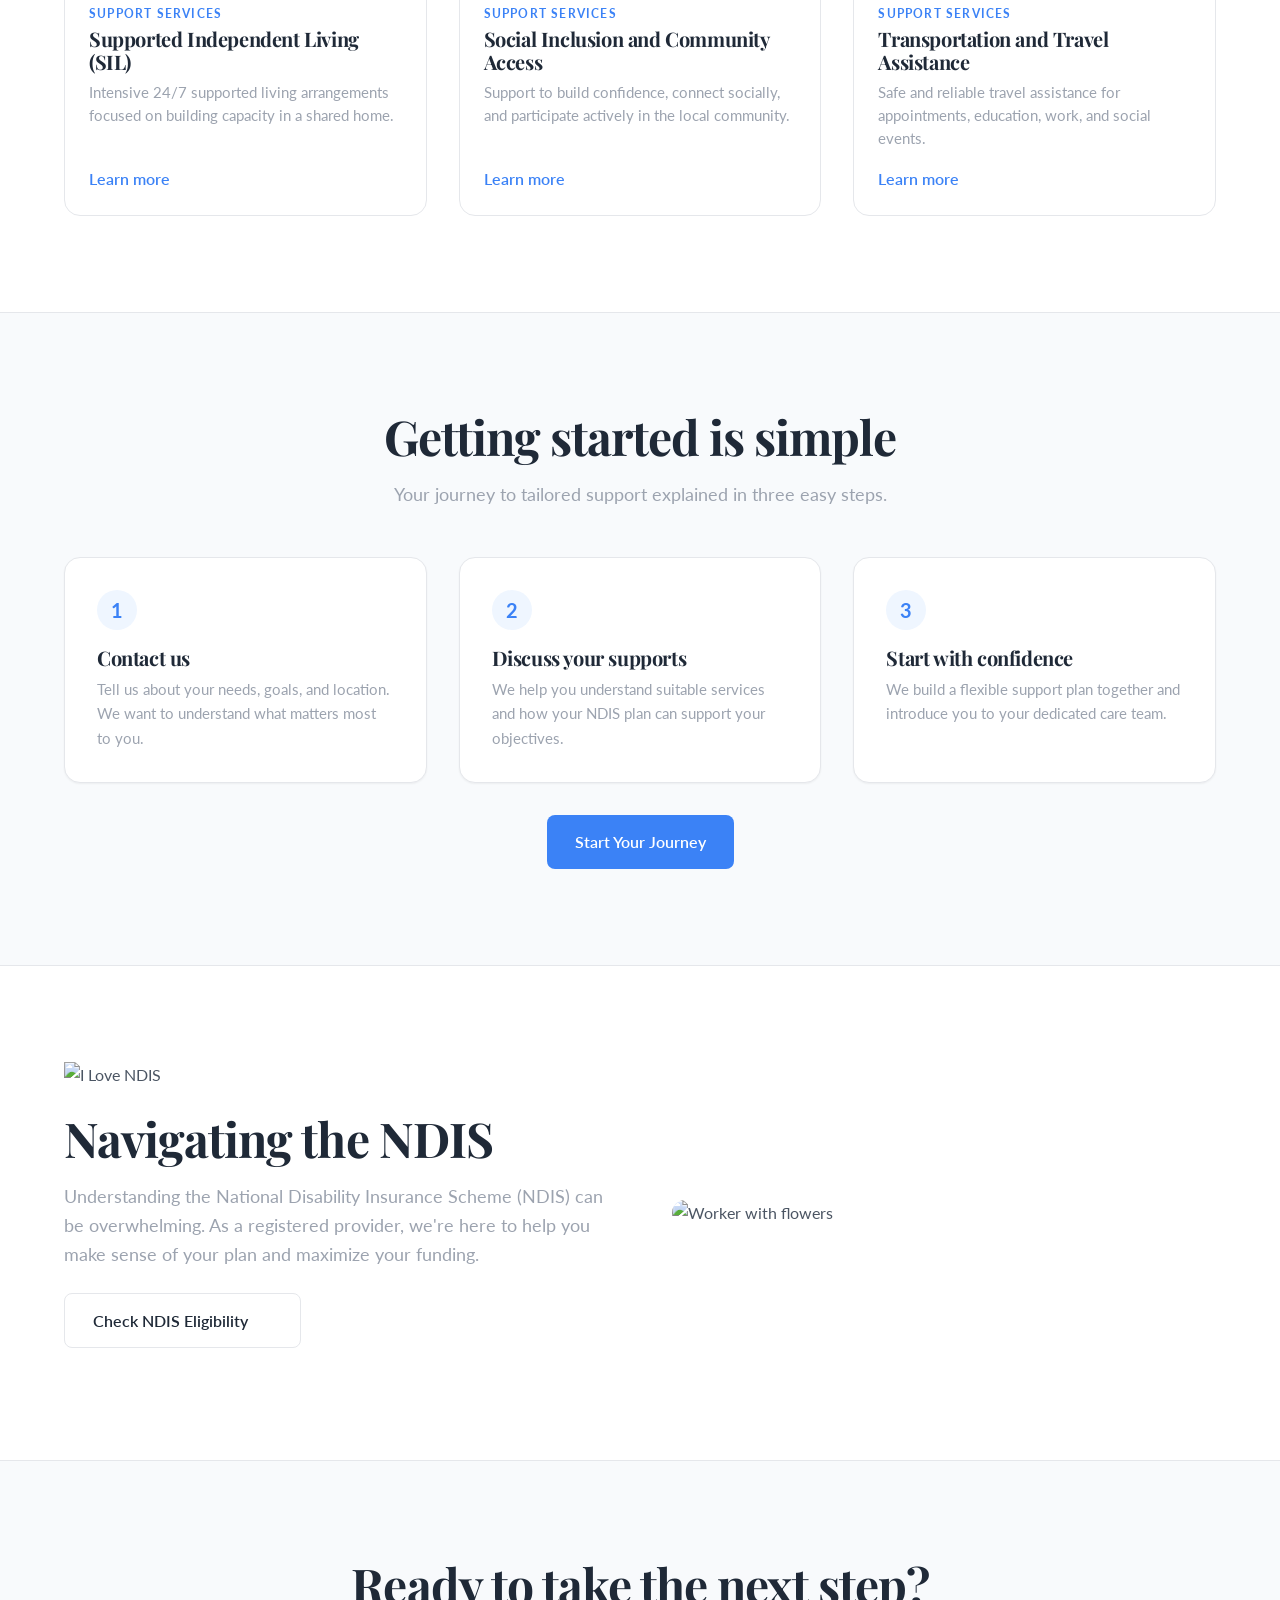
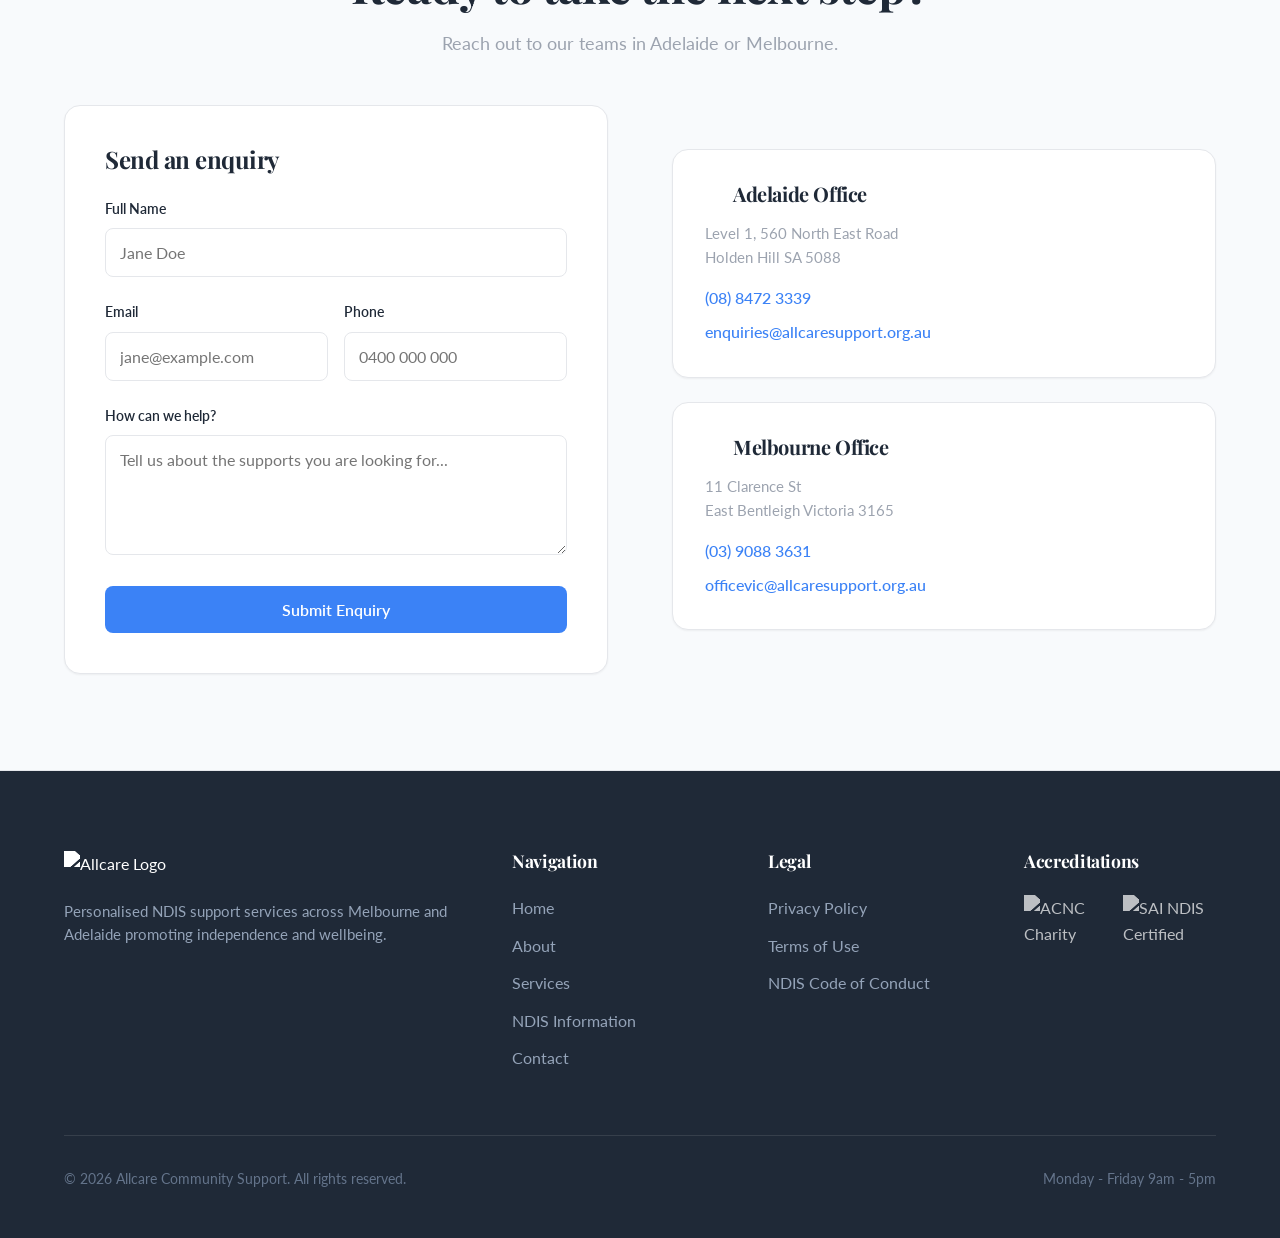
==== commit f5be5a3d: "Reduce font size of hero text" ====
--- a/index.html
+++ b/index.html
@@ -82,7 +82,7 @@
                 </div>
 
                 <!-- Typographic H1 with Creative Emphasis -->
-                <h1 style="font-family: var(--font-heading); font-size: clamp(2.8rem, 4.5vw, 4.2rem); font-weight: 700; line-height: 1.15; margin-bottom: 1.5rem; color: white; text-shadow: 0 4px 15px rgba(0,0,0,0.3);">
+                <h1 style="font-family: var(--font-heading); font-size: clamp(2.2rem, 3.5vw, 3.2rem); font-weight: 700; line-height: 1.15; margin-bottom: 1.5rem; color: white; text-shadow: 0 4px 15px rgba(0,0,0,0.3);">
                     Building our community<br> 
                     <span style="font-style: italic; font-weight: 400; opacity: 0.9;">with</span> 
                     <span style="color: var(--clr-primary-300);">compassion</span>, 
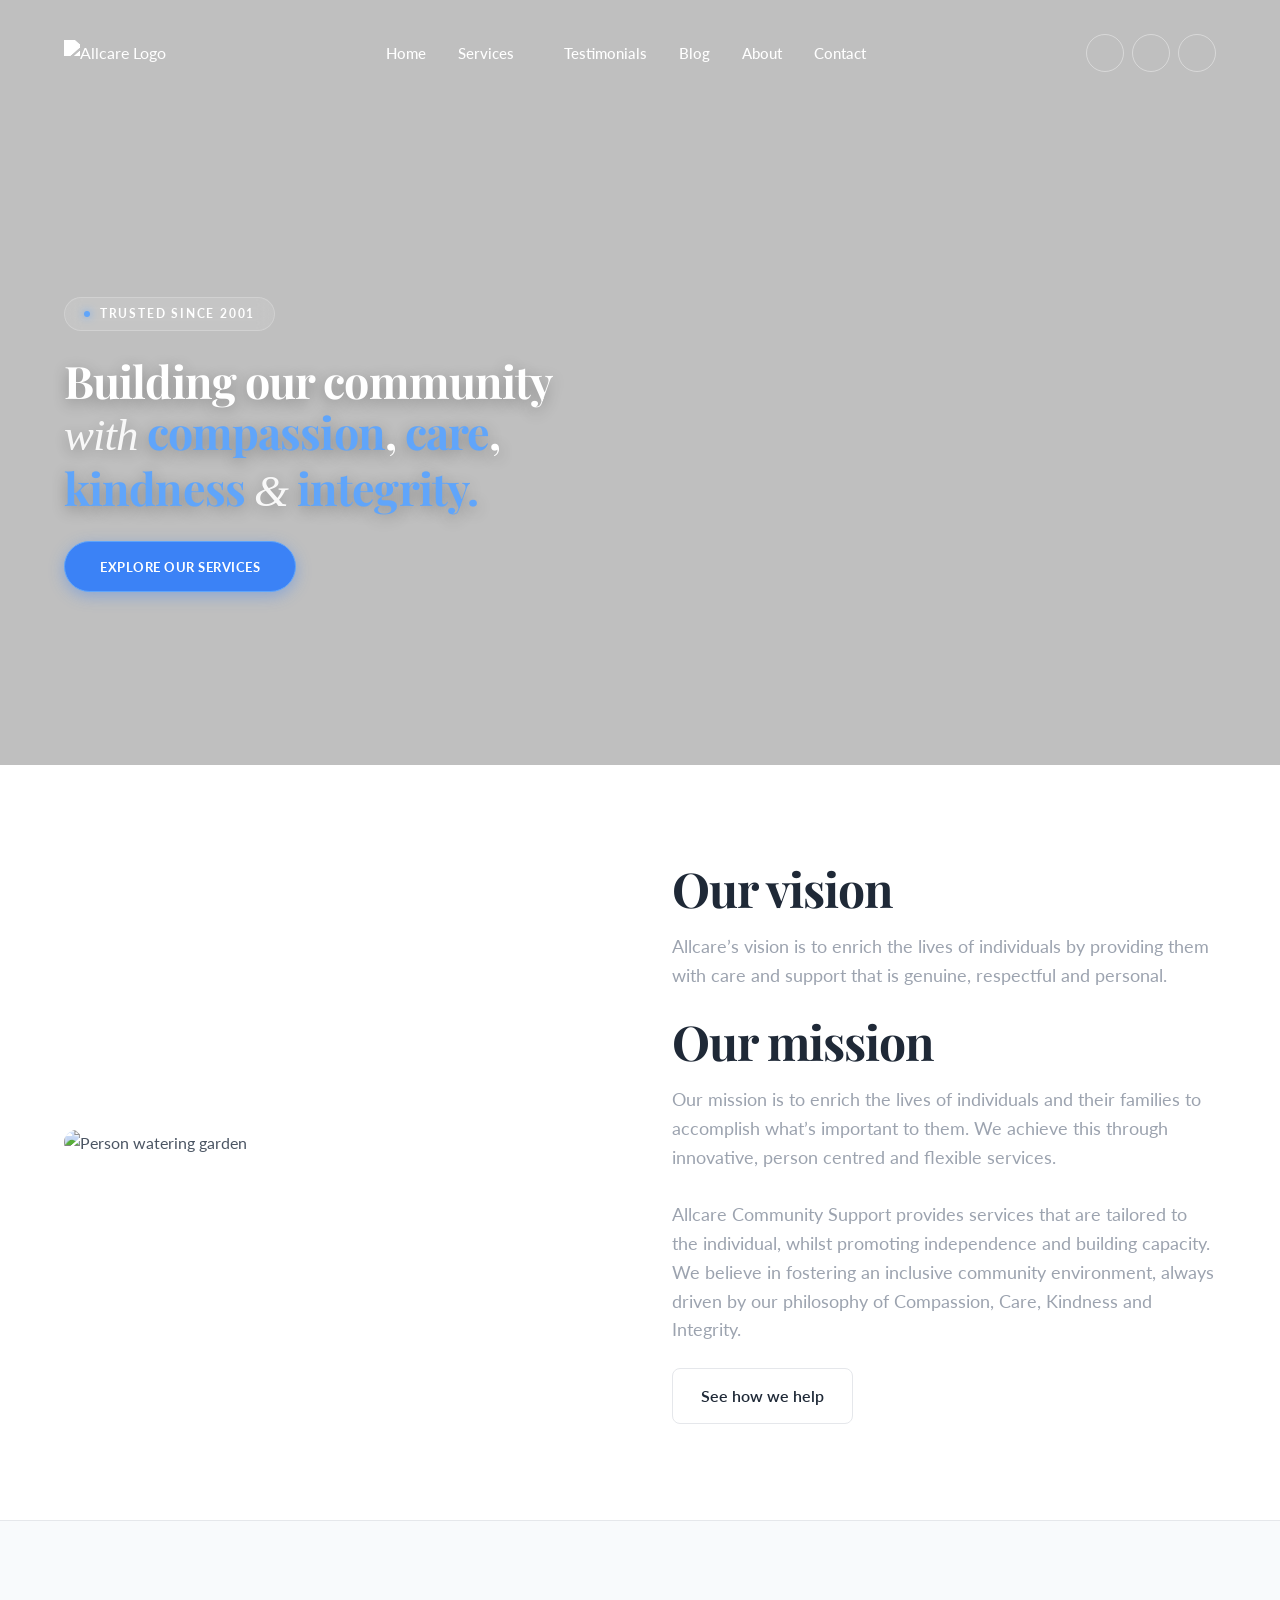
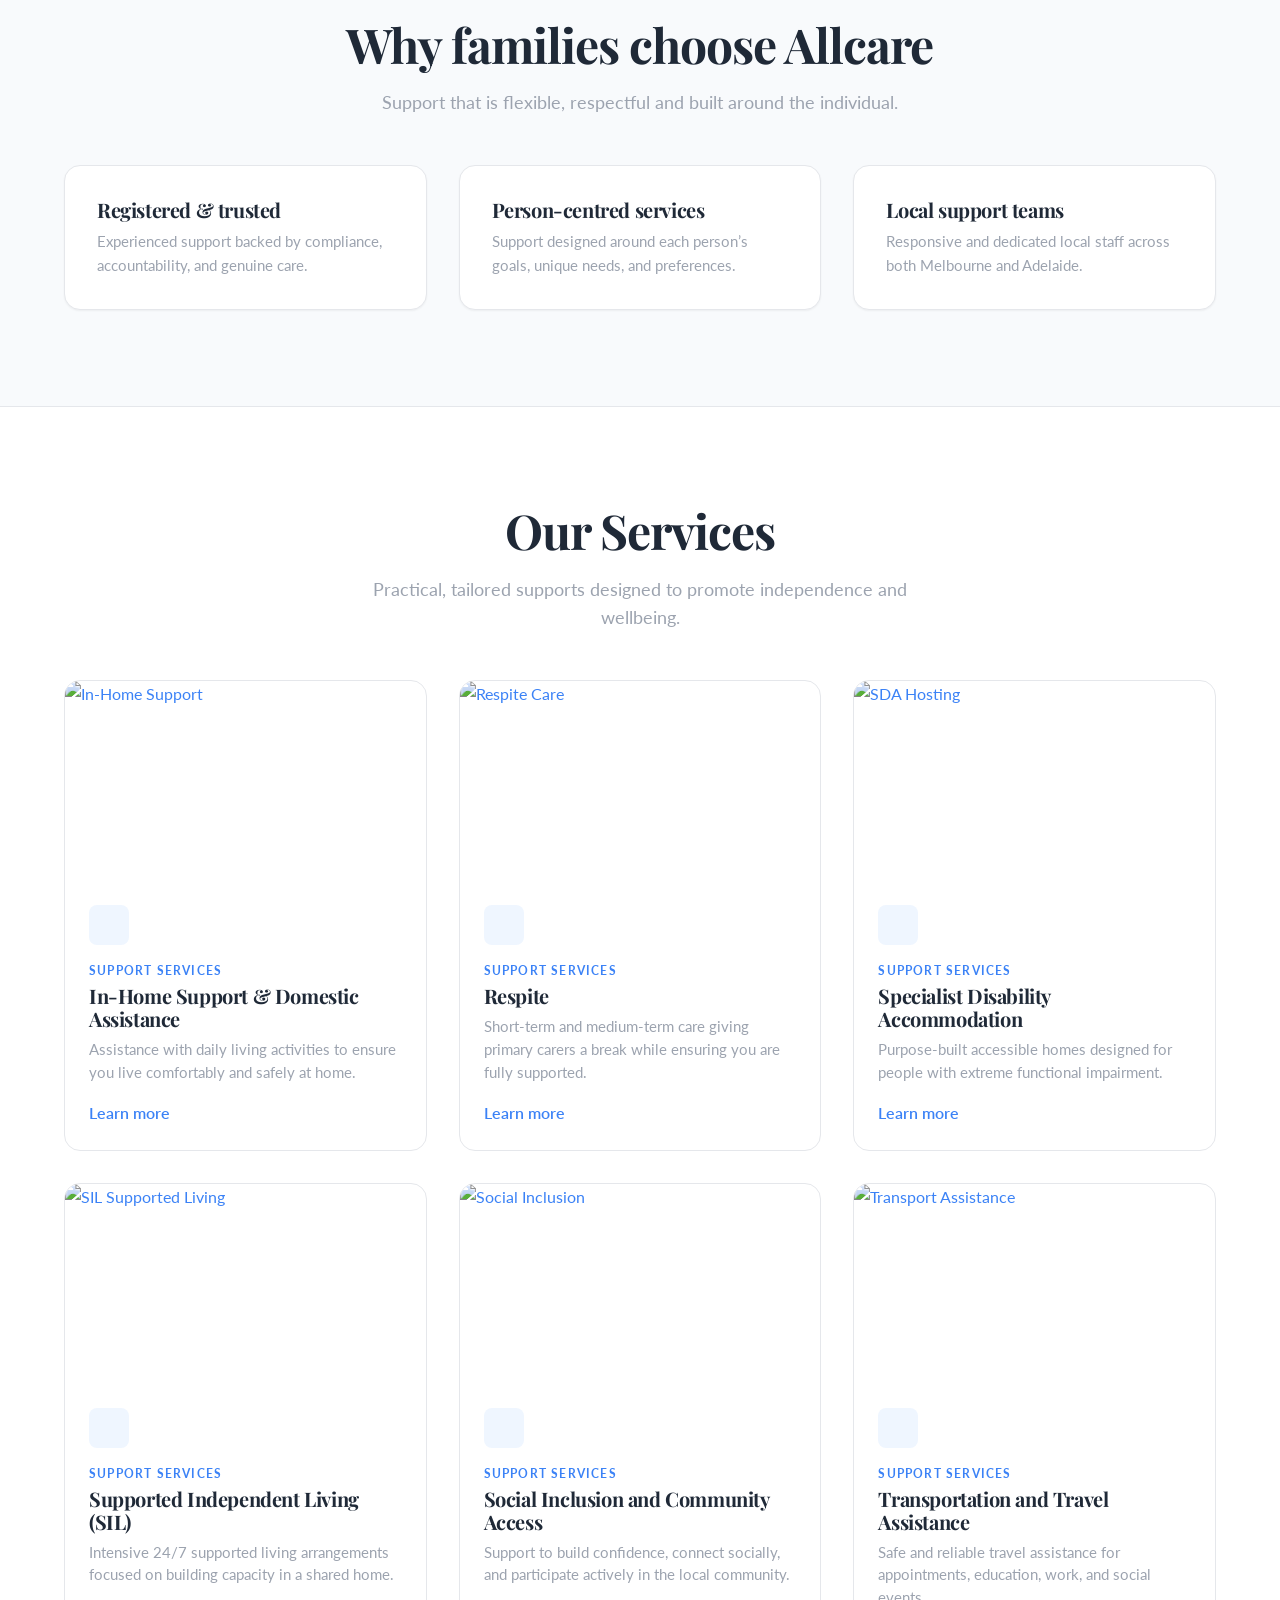
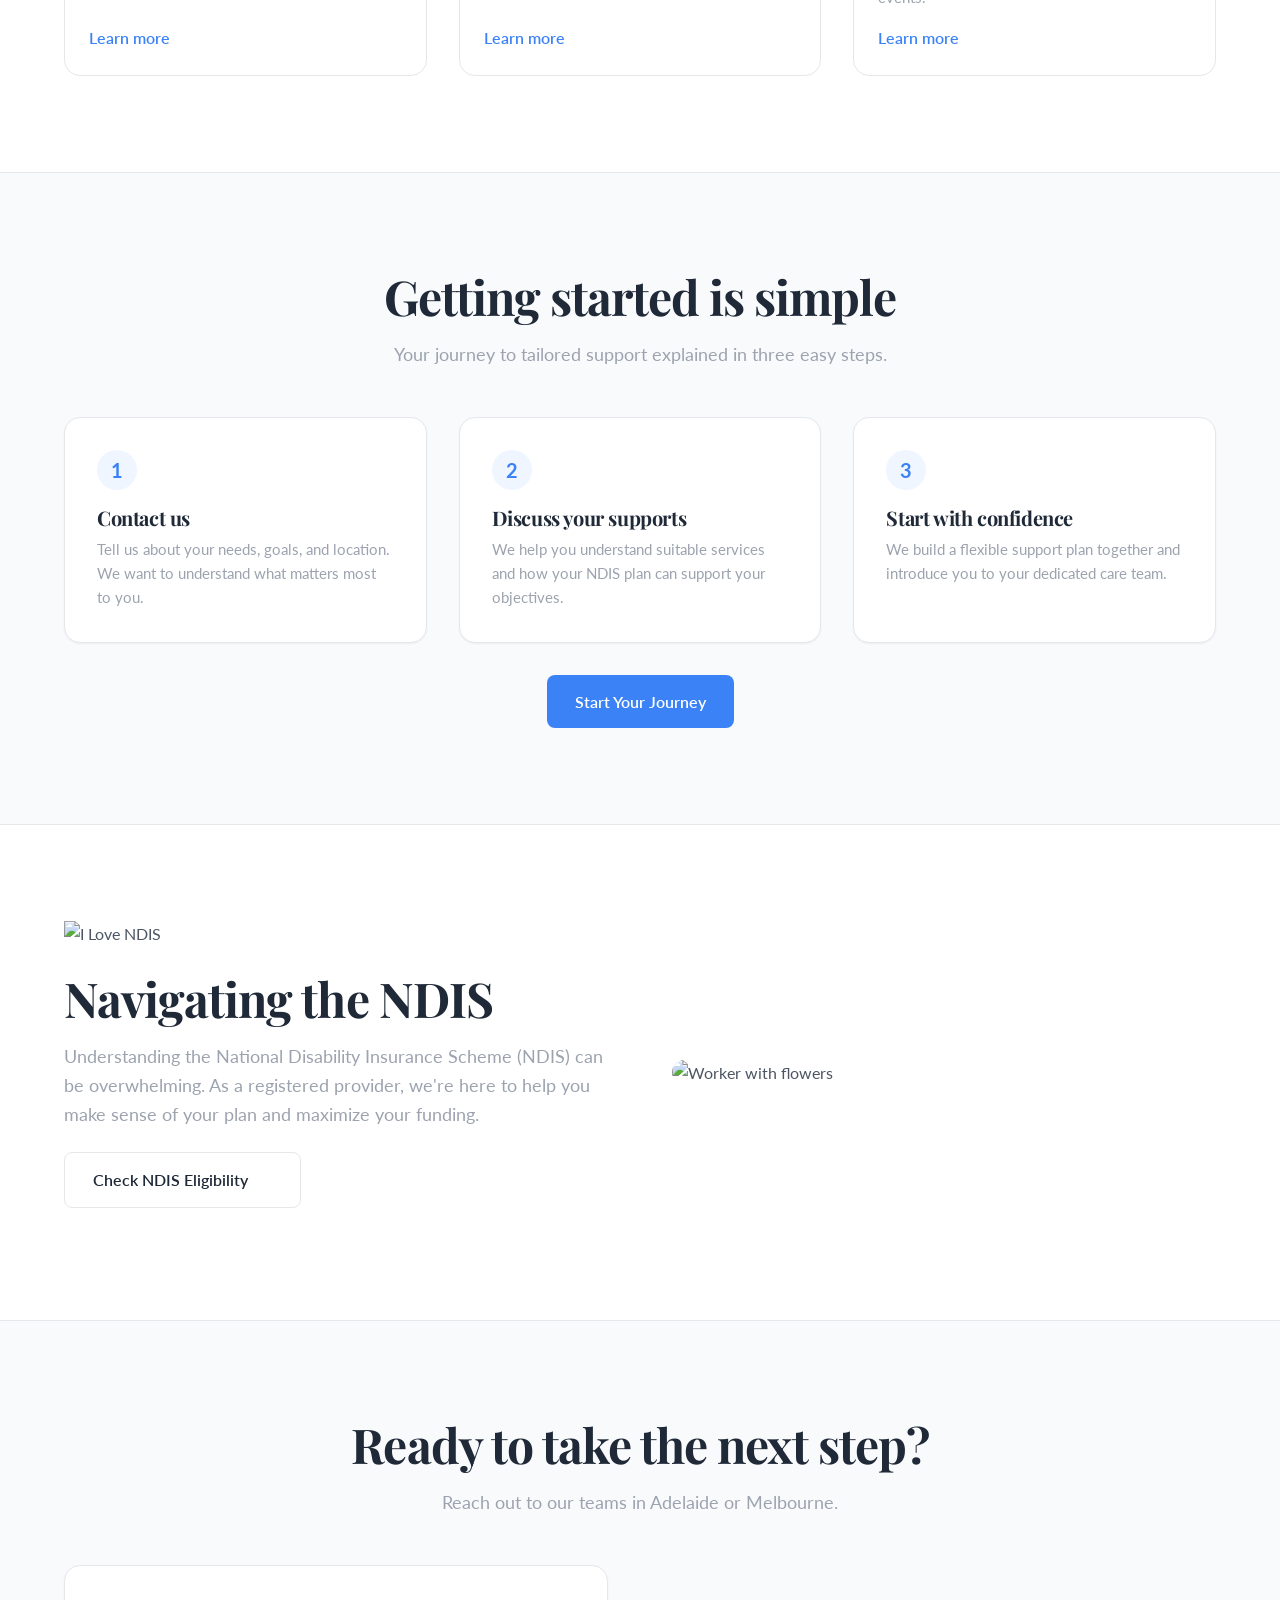
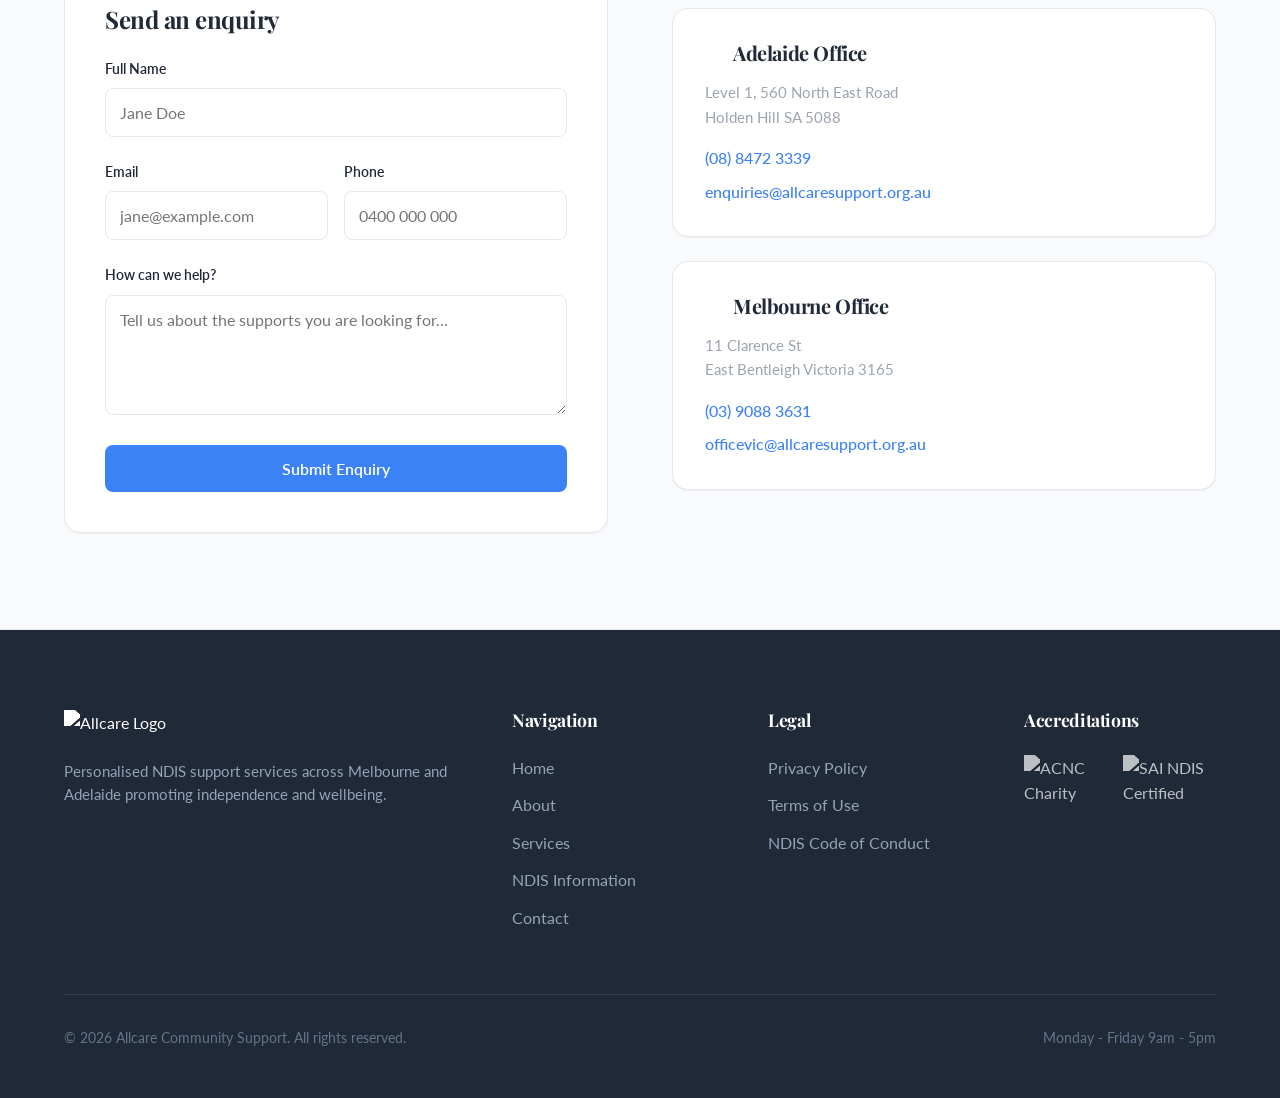
==== commit 46dff5f3: "Remove 3-column features overlap section" ====
--- a/index.html
+++ b/index.html
@@ -98,50 +98,7 @@
         </div>
     </section>
 
-    <!-- Features Overlap (3 columns) -->
-    <div class="hero-features-wrap reveal-up" style="position:relative; z-index:10; margin-top: -3rem; background: white;">
-        <div class="container" style="max-width: 1300px;">
-            <div style="display: grid; grid-template-columns: repeat(3, 1fr); gap: 2rem; padding: 2rem 0; border-bottom: 1px solid var(--clr-border);">
-                
-                <!-- Card 1 -->
-                <div style="display:flex; gap: 1.5rem; align-items:flex-start;">
-                    <div style="color:var(--clr-primary-500);">
-                         <svg width="64" height="64" viewBox="0 0 24 24" fill="none" stroke="currentColor" stroke-width="1.5" stroke-linecap="round" stroke-linejoin="round"><path d="M16 21v-2a4 4 0 0 0-4-4H6a4 4 0 0 0-4 4v2"></path><circle cx="9" cy="7" r="4"></circle><path d="M22 21v-2a4 4 0 0 0-3-3.87"></path><path d="M16 3.13a4 4 0 0 1 0 7.75"></path></svg>
-                    </div>
-                    <div>
-                        <span style="font-size:0.75rem; color:var(--clr-text-muted); text-transform:uppercase; letter-spacing:0.5px;">NDIS Support Services</span>
-                        <h3 style="font-family:var(--font-heading); font-size:1.35rem; color:var(--clr-text-main); margin:0.5rem 0 0.5rem; line-height:1.3;">In-Home Support & Domestic Assistance</h3>
-                        <a href="in-home-support.html" style="color:var(--clr-primary-500); font-size:0.85rem; text-decoration:none; font-weight:500;">Learn More</a>
-                    </div>
-                </div>
-
-                <!-- Card 2 -->
-                <div style="display:flex; gap: 1.5rem; align-items:flex-start;">
-                    <div style="color:var(--clr-primary-500);">
-                        <svg width="64" height="64" viewBox="0 0 24 24" fill="none" stroke="currentColor" stroke-width="1.5" stroke-linecap="round" stroke-linejoin="round"><path d="M4.5 16.5c-1.5 1.26-2 5-2 5s3.74-.5 5-2c.71-.84.7-2.13-.09-2.91a2.18 2.18 0 0 0-2.91-.09z"></path><path d="m12 15-3-3a22 22 0 0 1 2-3.95A12.88 12.88 0 0 1 22 2c0 2.72-.78 7.5-6 11a22.35 22.35 0 0 1-4 2z"></path><path d="M9 12H4s.55-3.03 2-4c1.62-1.08 5 0 5 0"></path><path d="M12 15v5s3.03-.55 4-2c1.08-1.62 0-5 0-5"></path></svg>
-                    </div>
-                    <div>
-                        <span style="font-size:0.75rem; color:var(--clr-text-muted); text-transform:uppercase; letter-spacing:0.5px;">NDIS Support Services</span>
-                        <h3 style="font-family:var(--font-heading); font-size:1.35rem; color:var(--clr-text-main); margin:0.5rem 0 0.5rem; line-height:1.3;">Supported Independent Living (SIL)</h3>
-                        <a href="sil.html" style="color:var(--clr-primary-500); font-size:0.85rem; text-decoration:none; font-weight:500;">Learn More</a>
-                    </div>
-                </div>
-
-                <!-- Card 3 -->
-                <div style="display:flex; gap: 1.5rem; align-items:flex-start;">
-                    <div style="color:var(--clr-primary-500);">
-                         <svg width="64" height="64" viewBox="0 0 24 24" fill="none" stroke="currentColor" stroke-width="1.5" stroke-linecap="round" stroke-linejoin="round"><path d="M3 10h11"></path><path d="M5 6h7"></path><path d="M7 2v14"></path><path d="M11 2v14"></path><path d="M4 16h6"></path><path d="M3 20v2"></path><path d="M11 20v2"></path><path d="M22 17v-4a2 2 0 0 0-2-2h-5v9"></path><path d="M18 17a2 2 0 1 0 0-4"></path><path d="M15 22s2-2 3-2 3 2 3 2"></path></svg>
-                    </div>
-                    <div>
-                        <span style="font-size:0.75rem; color:var(--clr-text-muted); text-transform:uppercase; letter-spacing:0.5px;">NDIS Support Services</span>
-                        <h3 style="font-family:var(--font-heading); font-size:1.35rem; color:var(--clr-text-main); margin:0.5rem 0 0.5rem; line-height:1.3;">Social Inclusion and Community Access</h3>
-                        <a href="social-inclusion.html" style="color:var(--clr-primary-500); font-size:0.85rem; text-decoration:none; font-weight:500;">Learn More</a>
-                    </div>
-                </div>
-
-            </div>
-        </div>
-    </div>
+
 
     <!-- About Section -->
     <section id="about" class="section">
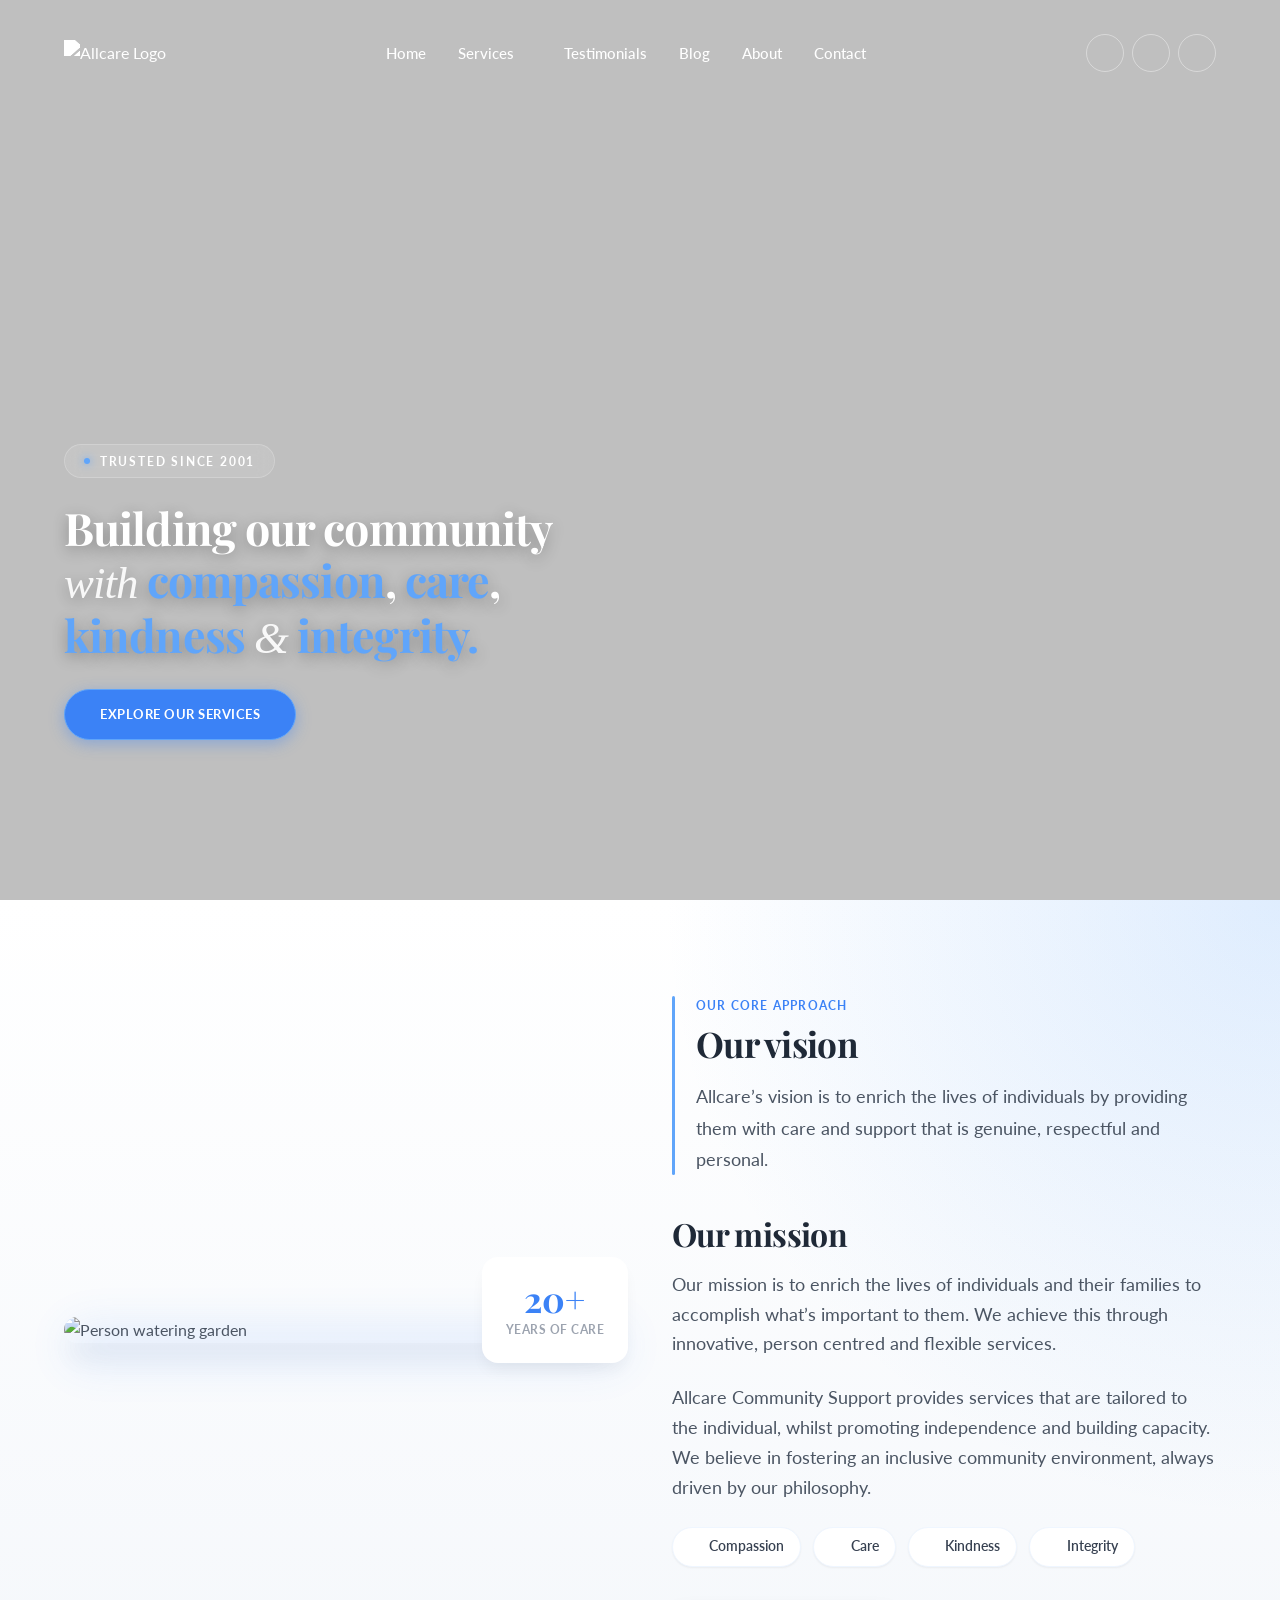
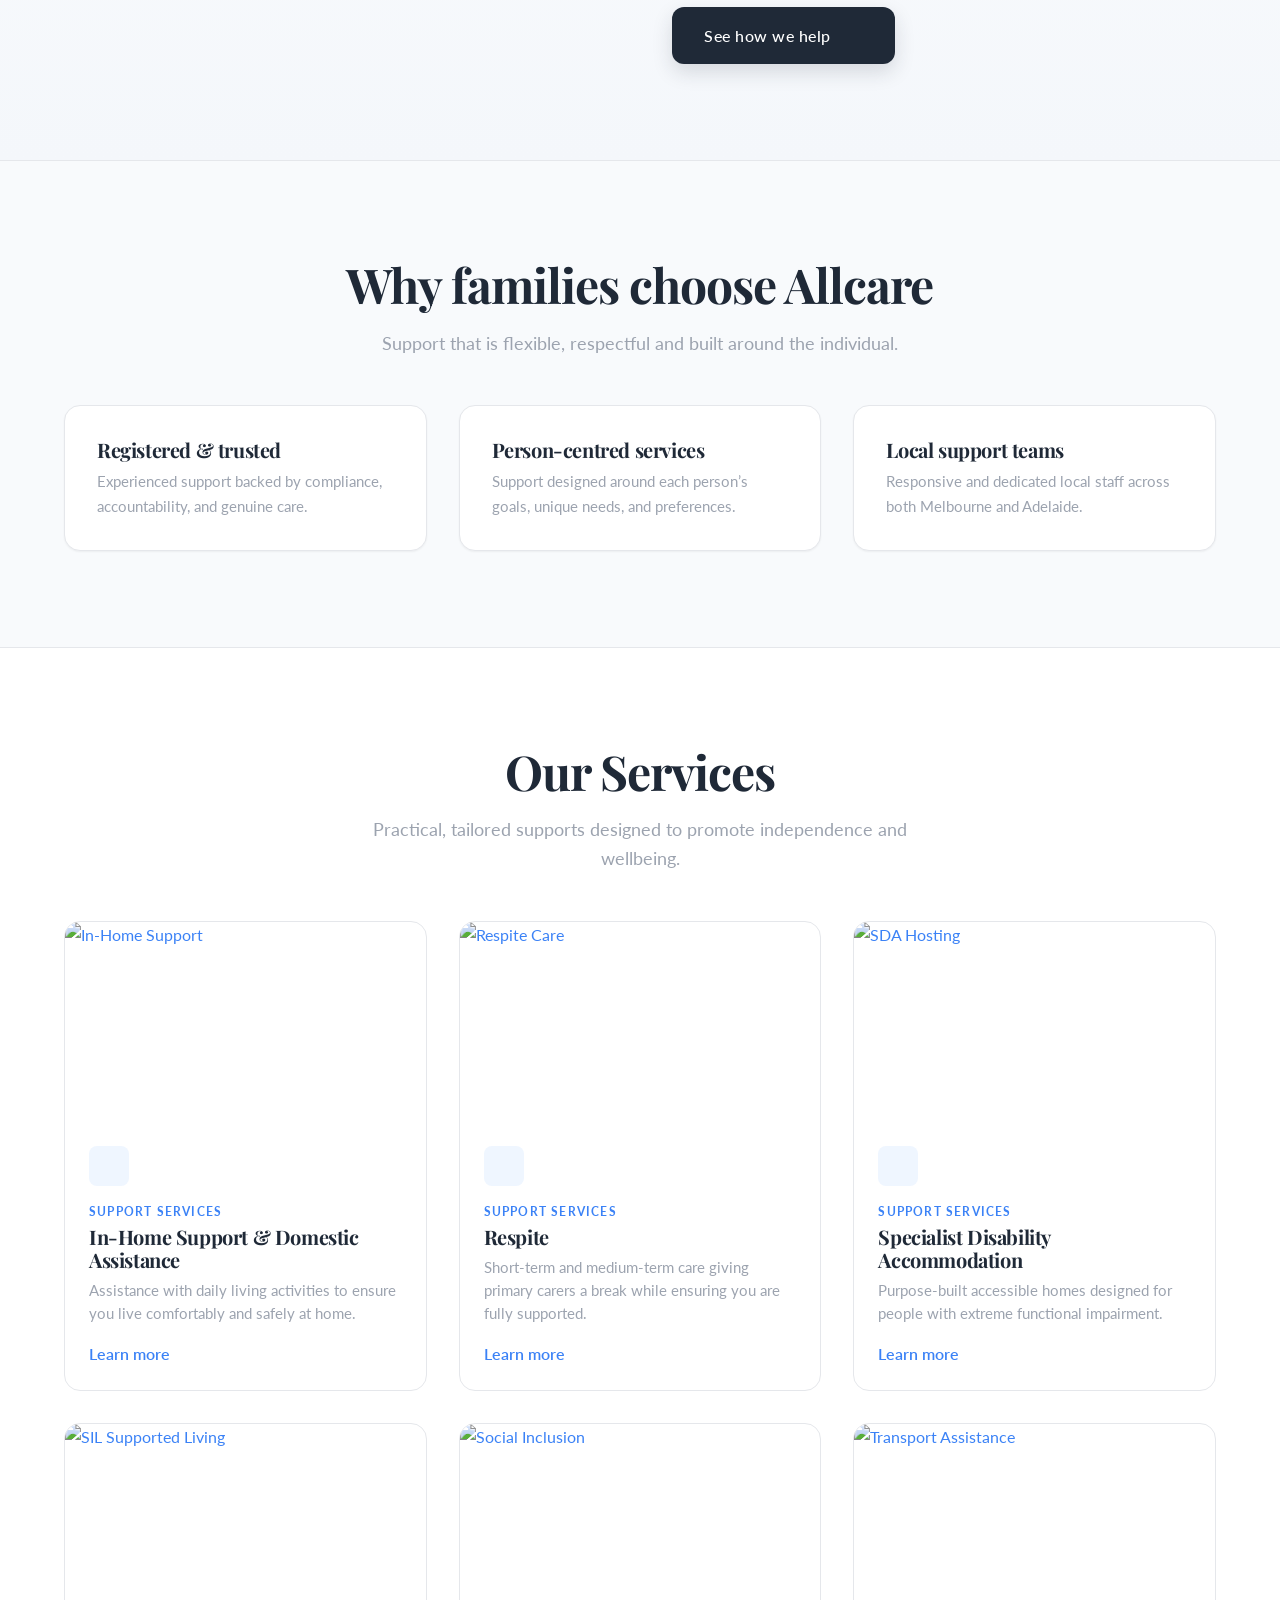
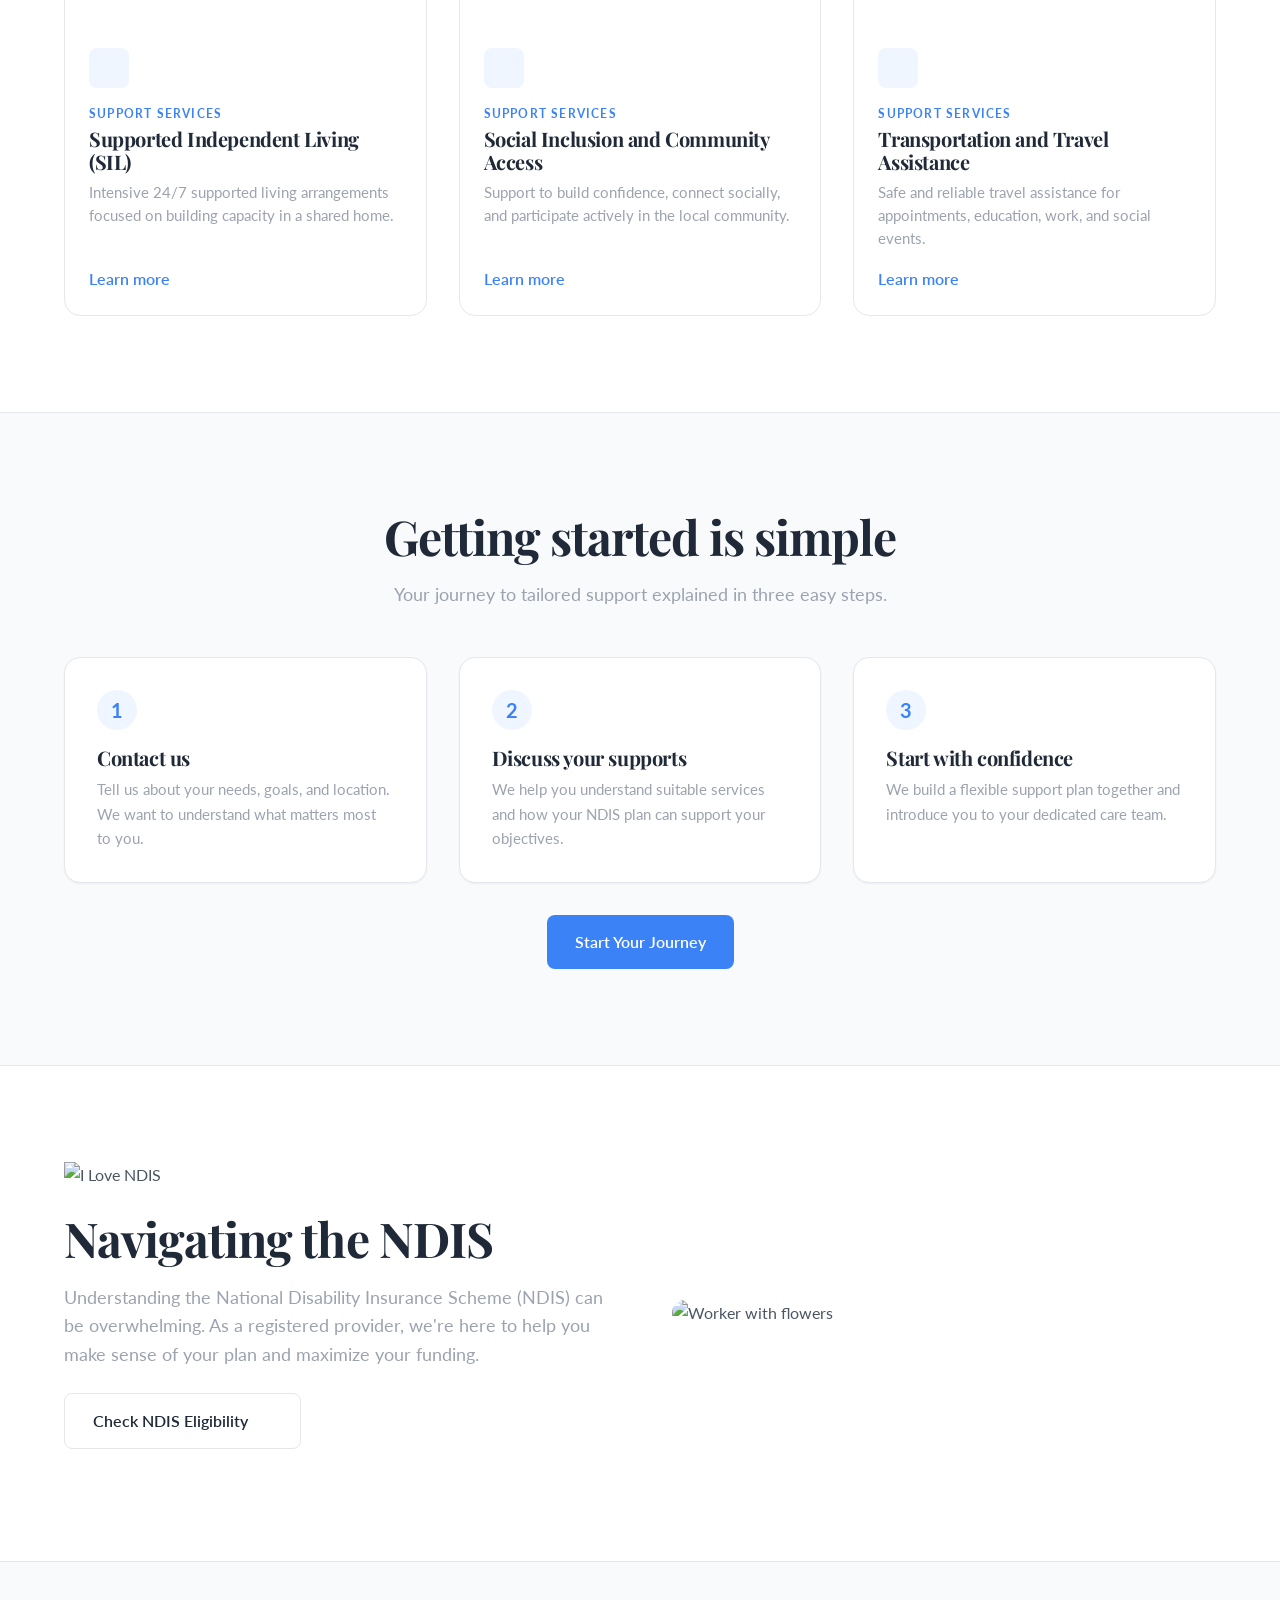
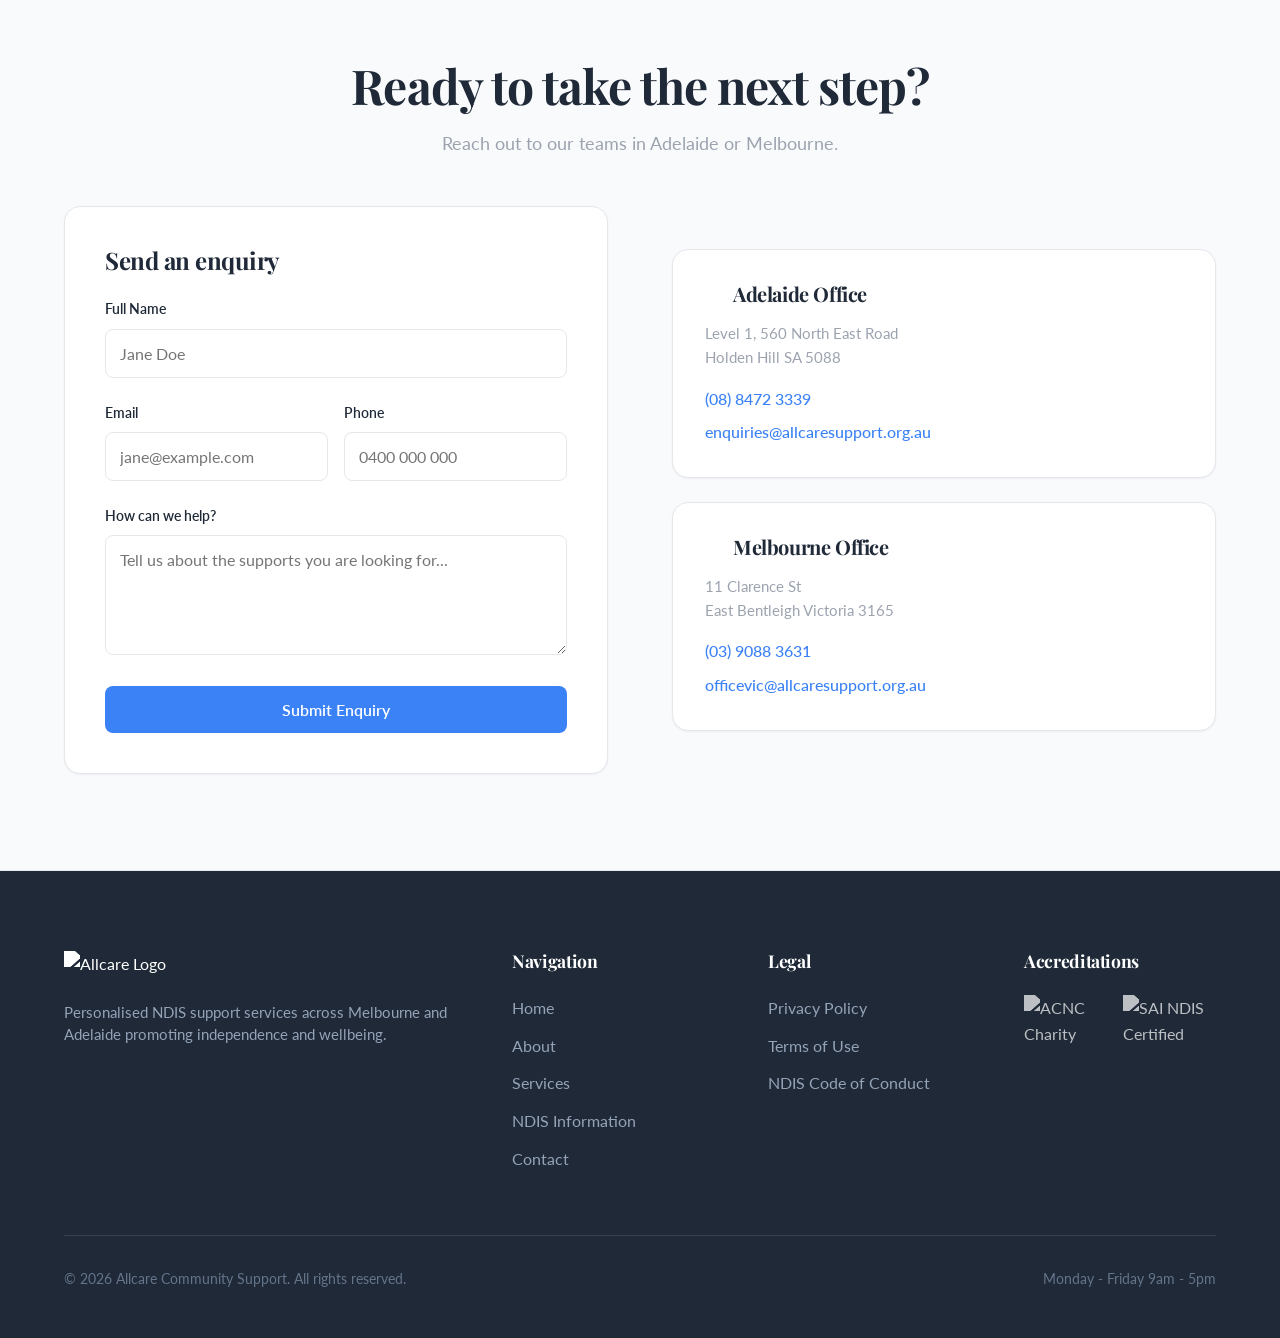
==== commit 0f4eb12e: "Redesign About Vision Mission section" ====
--- a/index.html
+++ b/index.html
@@ -100,24 +100,72 @@
 
 
 
-    <!-- About Section -->
-    <section id="about" class="section">
-        <div class="container grid-2">
-            <div class="image-wrapper reveal-right" style="border-radius:1rem;">
-                <img src="https://www.allcaresupport.org.au/_next/image?url=%2F_next%2Fstatic%2Fmedia%2Fwatering-garden.3e407624.jpg&w=1920&q=75" alt="Person watering garden" class="img-cover" loading="lazy">
-            </div>
-
-            <div class="reveal-up dl-1">
-                <h2 class="section-title">Our vision</h2>
-                <p class="section-desc mb-6">
-                    Allcare’s vision is to enrich the lives of individuals by providing them with care and support that is genuine, respectful and personal.
-                </p>
-                <h2 class="section-title">Our mission</h2>
-                <p class="section-desc mb-6">
-                    Our mission is to enrich the lives of individuals and their families to accomplish what’s important to them. We achieve this through innovative, person centred and flexible services.<br><br>
-                    Allcare Community Support provides services that are tailored to the individual, whilst promoting independence and building capacity. We believe in fostering an inclusive community environment, always driven by our philosophy of Compassion, Care, Kindness and Integrity.
-                </p>
-                <a href="#services" class="btn btn-outline">See how we help</a>
+    <!-- About Section - Modernized & Premium -->
+    <section id="about" class="section" style="background: linear-gradient(180deg, var(--clr-bg) 0%, #f4f7fb 100%); overflow: hidden; position: relative;">
+        <!-- Soft background decorative element -->
+        <div style="position: absolute; top: 0; left: 0; width: 100%; height: 100%; pointer-events: none; opacity: 0.2; background: radial-gradient(circle at right top, var(--clr-primary-300) 0%, transparent 40%);"></div>
+        
+        <div class="container grid-2" style="position: relative; z-index: 2; align-items: center; gap: 4rem;">
+            
+            <!-- Left side: Image Treatment -->
+            <div class="reveal-right" style="position: relative;">
+                <div style="position: absolute; inset: -10px; background: var(--clr-primary-500); border-radius: 2rem; opacity: 0.1; filter: blur(20px); transform: translate(10px, 15px);"></div>
+                <div class="image-wrapper" style="border-radius:2rem; overflow: hidden; box-shadow: var(--shadow-xl); position: relative;">
+                    <img src="https://www.allcaresupport.org.au/_next/image?url=%2F_next%2Fstatic%2Fmedia%2Fwatering-garden.3e407624.jpg&w=1920&q=75" alt="Person watering garden" class="img-cover" style="transition: transform 0.6s ease;" onmouseover="this.style.transform='scale(1.04)'" onmouseout="this.style.transform='scale(1)'" loading="lazy">
+                </div>
+                <!-- Floating Accent Box -->
+                <div style="position: absolute; bottom: -20px; right: -20px; background: white; padding: 1.5rem; border-radius: 1rem; box-shadow: var(--shadow-lg); text-align: center; display: flex; flex-direction: column; align-items: center; justify-content: center; z-index: 3;">
+                    <div style="font-family: var(--font-heading); color: var(--clr-primary-500); font-size: 2.2rem; font-weight: 700; line-height: 1;">20+</div>
+                    <div style="color: var(--clr-text-muted); font-size: 0.75rem; text-transform: uppercase; font-weight: 700; letter-spacing: 0.5px; margin-top: 0.25rem;">Years of Care</div>
+                </div>
+            </div>
+
+            <!-- Right side: Content & Storytelling -->
+            <div class="reveal-up dl-1" style="max-width: 550px;">
+                
+                <!-- Our Vision -->
+                <div style="margin-bottom: 2.5rem; position: relative; padding-left: 1.5rem;">
+                    <div style="position: absolute; left: 0; top: 0; bottom: 0; width: 3px; background: var(--clr-primary-300); border-radius: 4px;"></div>
+                    <span style="font-size: 0.75rem; color: var(--clr-primary-500); font-weight: 700; text-transform: uppercase; letter-spacing: 0.1em; display: block; margin-bottom: 0.5rem;">Our Core Approach</span>
+                    <h2 style="font-family: var(--font-heading); font-size: 2.2rem; color: var(--clr-primary-900); margin-bottom: 1rem; line-height: 1.2;">Our vision</h2>
+                    <p style="font-size: 1.15rem; color: var(--clr-text-main); line-height: 1.7;">
+                        Allcare’s vision is to enrich the lives of individuals by providing them with care and support that is genuine, respectful and personal.
+                    </p>
+                </div>
+
+                <!-- Our Mission -->
+                <div style="margin-bottom: 2.5rem;">
+                    <h2 style="font-family: var(--font-heading); font-size: 2rem; color: var(--clr-primary-900); margin-bottom: 1rem; line-height: 1.2;">Our mission</h2>
+                    <p style="font-size: 1.1rem; color: var(--clr-text-main); line-height: 1.7; margin-bottom: 1.5rem;">
+                        Our mission is to enrich the lives of individuals and their families to accomplish what’s important to them. We achieve this through innovative, person centred and flexible services.
+                    </p>
+                    <p style="font-size: 1.1rem; color: var(--clr-text-main); line-height: 1.7; margin-bottom: 1.5rem;">
+                        Allcare Community Support provides services that are tailored to the individual, whilst promoting independence and building capacity. We believe in fostering an inclusive community environment, always driven by our philosophy.
+                    </p>
+
+                    <!-- Values Highlight Pills -->
+                    <div style="display: flex; flex-wrap: wrap; gap: 0.75rem; margin-top: 1.5rem;">
+                        <span style="background: white; border: 1px solid var(--clr-primary-100); padding: 0.5rem 1rem; border-radius: 100px; font-size: 0.85rem; font-weight: 600; color: var(--clr-primary-700); box-shadow: var(--shadow-sm); display: flex; align-items: center; gap: 0.4rem;">
+                            <i data-lucide="heart" style="width: 14px; color: var(--clr-primary-500);"></i> Compassion
+                        </span>
+                        <span style="background: white; border: 1px solid var(--clr-primary-100); padding: 0.5rem 1rem; border-radius: 100px; font-size: 0.85rem; font-weight: 600; color: var(--clr-primary-700); box-shadow: var(--shadow-sm); display: flex; align-items: center; gap: 0.4rem;">
+                            <i data-lucide="users" style="width: 14px; color: var(--clr-primary-500);"></i> Care
+                        </span>
+                        <span style="background: white; border: 1px solid var(--clr-primary-100); padding: 0.5rem 1rem; border-radius: 100px; font-size: 0.85rem; font-weight: 600; color: var(--clr-primary-700); box-shadow: var(--shadow-sm); display: flex; align-items: center; gap: 0.4rem;">
+                            <i data-lucide="smile" style="width: 14px; color: var(--clr-primary-500);"></i> Kindness
+                        </span>
+                        <span style="background: white; border: 1px solid var(--clr-primary-100); padding: 0.5rem 1rem; border-radius: 100px; font-size: 0.85rem; font-weight: 600; color: var(--clr-primary-700); box-shadow: var(--shadow-sm); display: flex; align-items: center; gap: 0.4rem;">
+                            <i data-lucide="shield-check" style="width: 14px; color: var(--clr-primary-500);"></i> Integrity
+                        </span>
+                    </div>
+                </div>
+
+                <!-- Premium CTA -->
+                <div style="margin-top: 2.5rem;">
+                    <a href="#services" class="btn" style="background: var(--clr-primary-900); color: white; padding: 1rem 2rem; border-radius: 12px; font-weight: 500; font-size: 1rem; letter-spacing: 0.5px; box-shadow: 0 8px 20px rgba(31, 41, 55, 0.15); display: inline-flex; transition: all 0.3s ease;" onmouseover="this.style.transform='translateY(-2px)'; this.style.boxShadow='0 12px 25px rgba(31, 41, 55, 0.25)'" onmouseout="this.style.transform='translateY(0)'; this.style.boxShadow='0 8px 20px rgba(31, 41, 55, 0.15)'">
+                        See how we help <i data-lucide="arrow-right" style="width: 18px; margin-left: 6px;"></i>
+                    </a>
+                </div>
             </div>
         </div>
     </section>
--- a/css/layout.css
+++ b/css/layout.css
@@ -40,31 +40,23 @@
 .nav-link {
     font-weight: 500;
     color: white;
-    font-size: 0.95rem;
-    text-transform: none;
+    font-size: 0.95rem; /* slightly larger for readability */
+    text-transform: none; /* Removed uppercase */
     transition: color 0.2s;
     display: inline-flex;
     align-items: center;
 }
 
-.alt-nav {
-    color: var(--clr-text-muted);
-    font-weight: 700;
-    font-size: 0.8rem;
-    text-transform: uppercase;
-    letter-spacing: 0.5px;
-}
-
-.alt-nav:hover {
+.navbar.scrolled .nav-link {
+    color: var(--clr-primary-900);
+}
+
+.nav-link:hover {
+    color: var(--clr-primary-300);
+}
+
+.navbar.scrolled .nav-link:hover {
     color: var(--clr-primary-500);
-}
-
-.navbar.scrolled .nav-link:not(.alt-nav) {
-    color: var(--clr-primary-900);
-}
-
-.nav-link:not(.alt-nav):hover {
-    color: var(--clr-primary-300);
 }
 
 /* Nav Dropdown styling */
@@ -124,28 +116,17 @@
     transition: all 0.3s ease;
 }
 
-.top-social {
-    background: var(--clr-primary-500);
-    border: none;
-    color: white;
-    width: 32px;
-    height: 32px;
-}
-.top-social:hover {
-    background: var(--clr-primary-700);
-}
-
-.social-icon:not(.top-social):hover {
+.social-icon:hover {
     background: rgba(255, 255, 255, 0.1);
     border-color: white;
 }
 
-.navbar.scrolled .social-icon:not(.top-social) {
+.navbar.scrolled .social-icon {
     border-color: var(--clr-border);
     color: var(--clr-primary-900);
 }
 
-.navbar.scrolled .social-icon:not(.top-social):hover {
+.navbar.scrolled .social-icon:hover {
     background: var(--clr-primary-100);
     color: var(--clr-primary-500);
     border-color: transparent;
@@ -220,11 +201,11 @@
 /* Hero Section Image Background Style */
 .hero {
     position: relative;
-    padding: 220px 0 160px; 
+    padding: 220px 0 0px; 
     background-size: cover;
     background-position: center;
     background-repeat: no-repeat;
-    min-height: 85vh;
+    min-height: 100vh;
     display: flex;
     align-items: center;
 }
@@ -507,7 +488,7 @@
     .nav-links, .nav-actions { display: none; }
     .mobile-menu-toggle { display: block; }
     .footer-grid { grid-template-columns: 1fr 1fr; }
-    .hero { padding: 140px 0 100px; }
+    .hero { padding: 140px 0 0px; }
     .hero-title { font-size: 2.5rem; }
     .hero-tabs { flex-direction: column; border-radius: 12px; }
     .hero-tab-link { border-right: none; border-bottom: 1px solid var(--clr-border); border-top: none; border-left: 4px solid transparent; }
